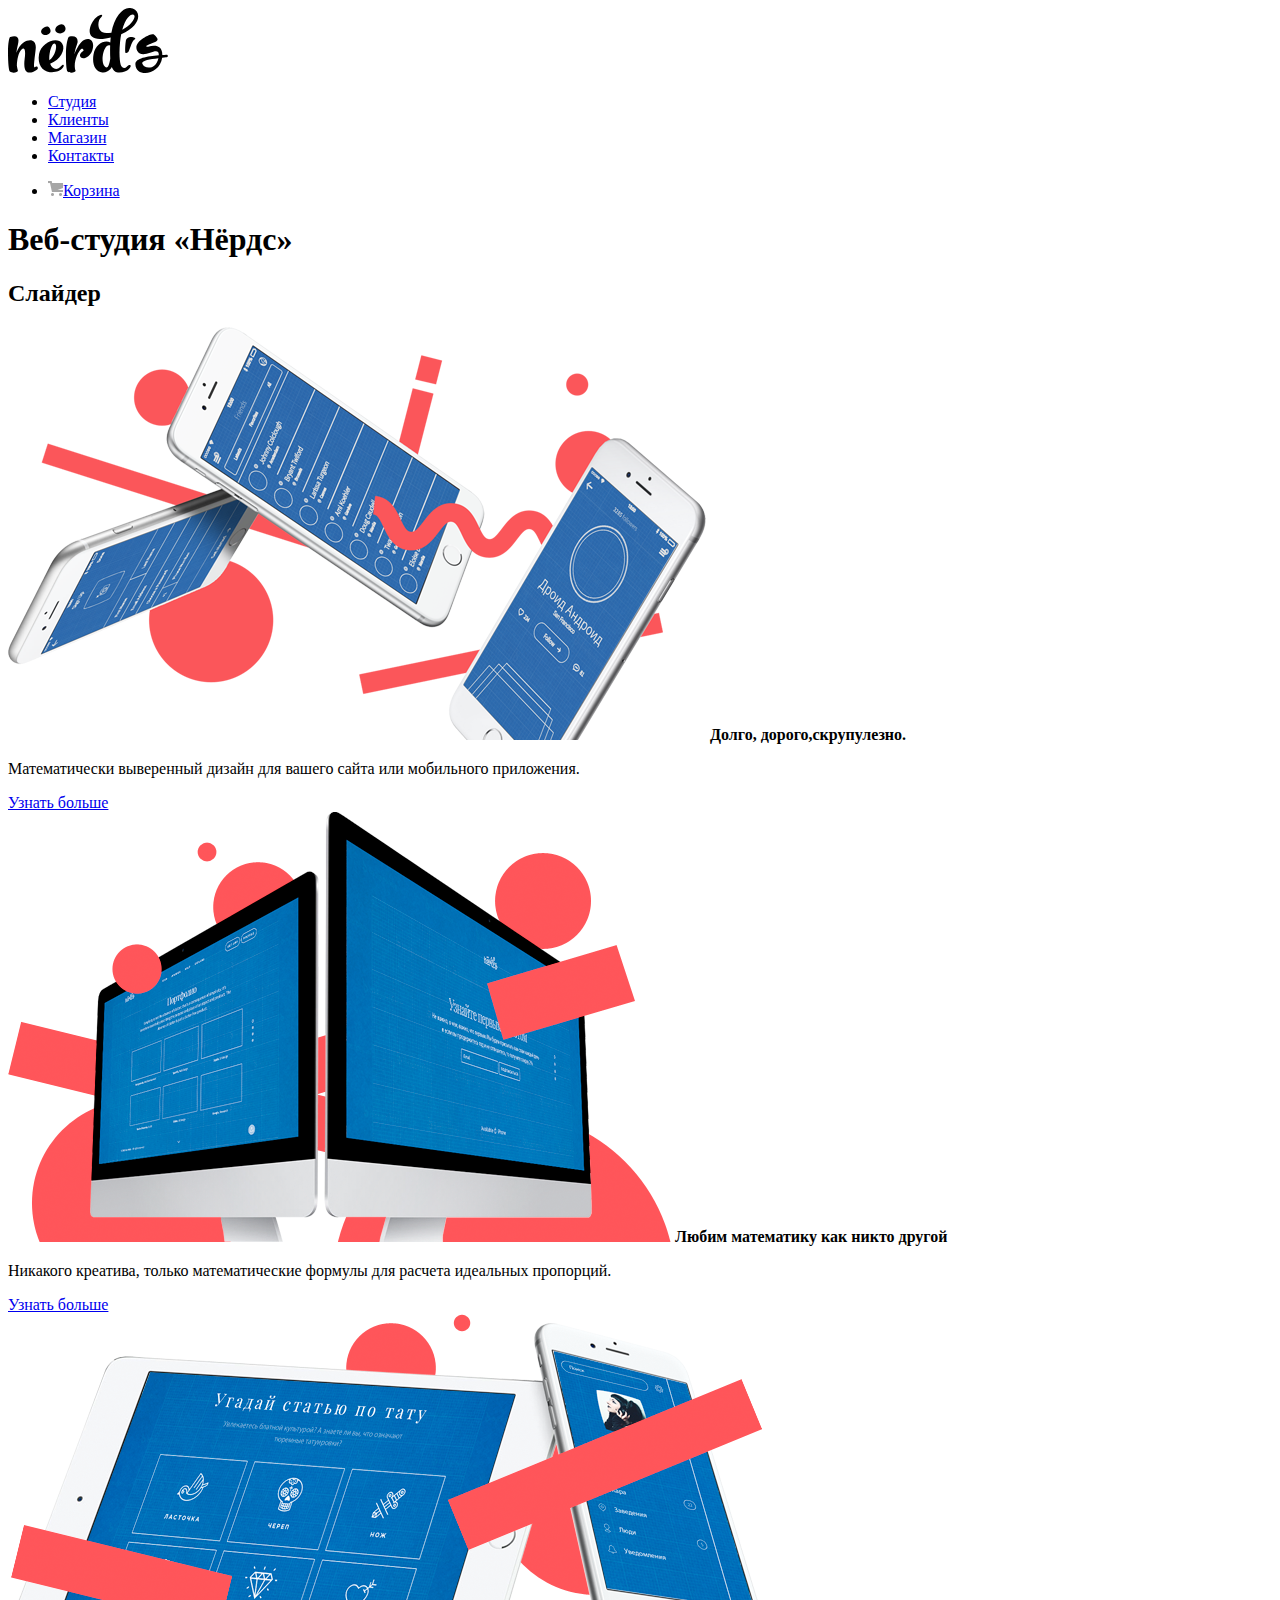
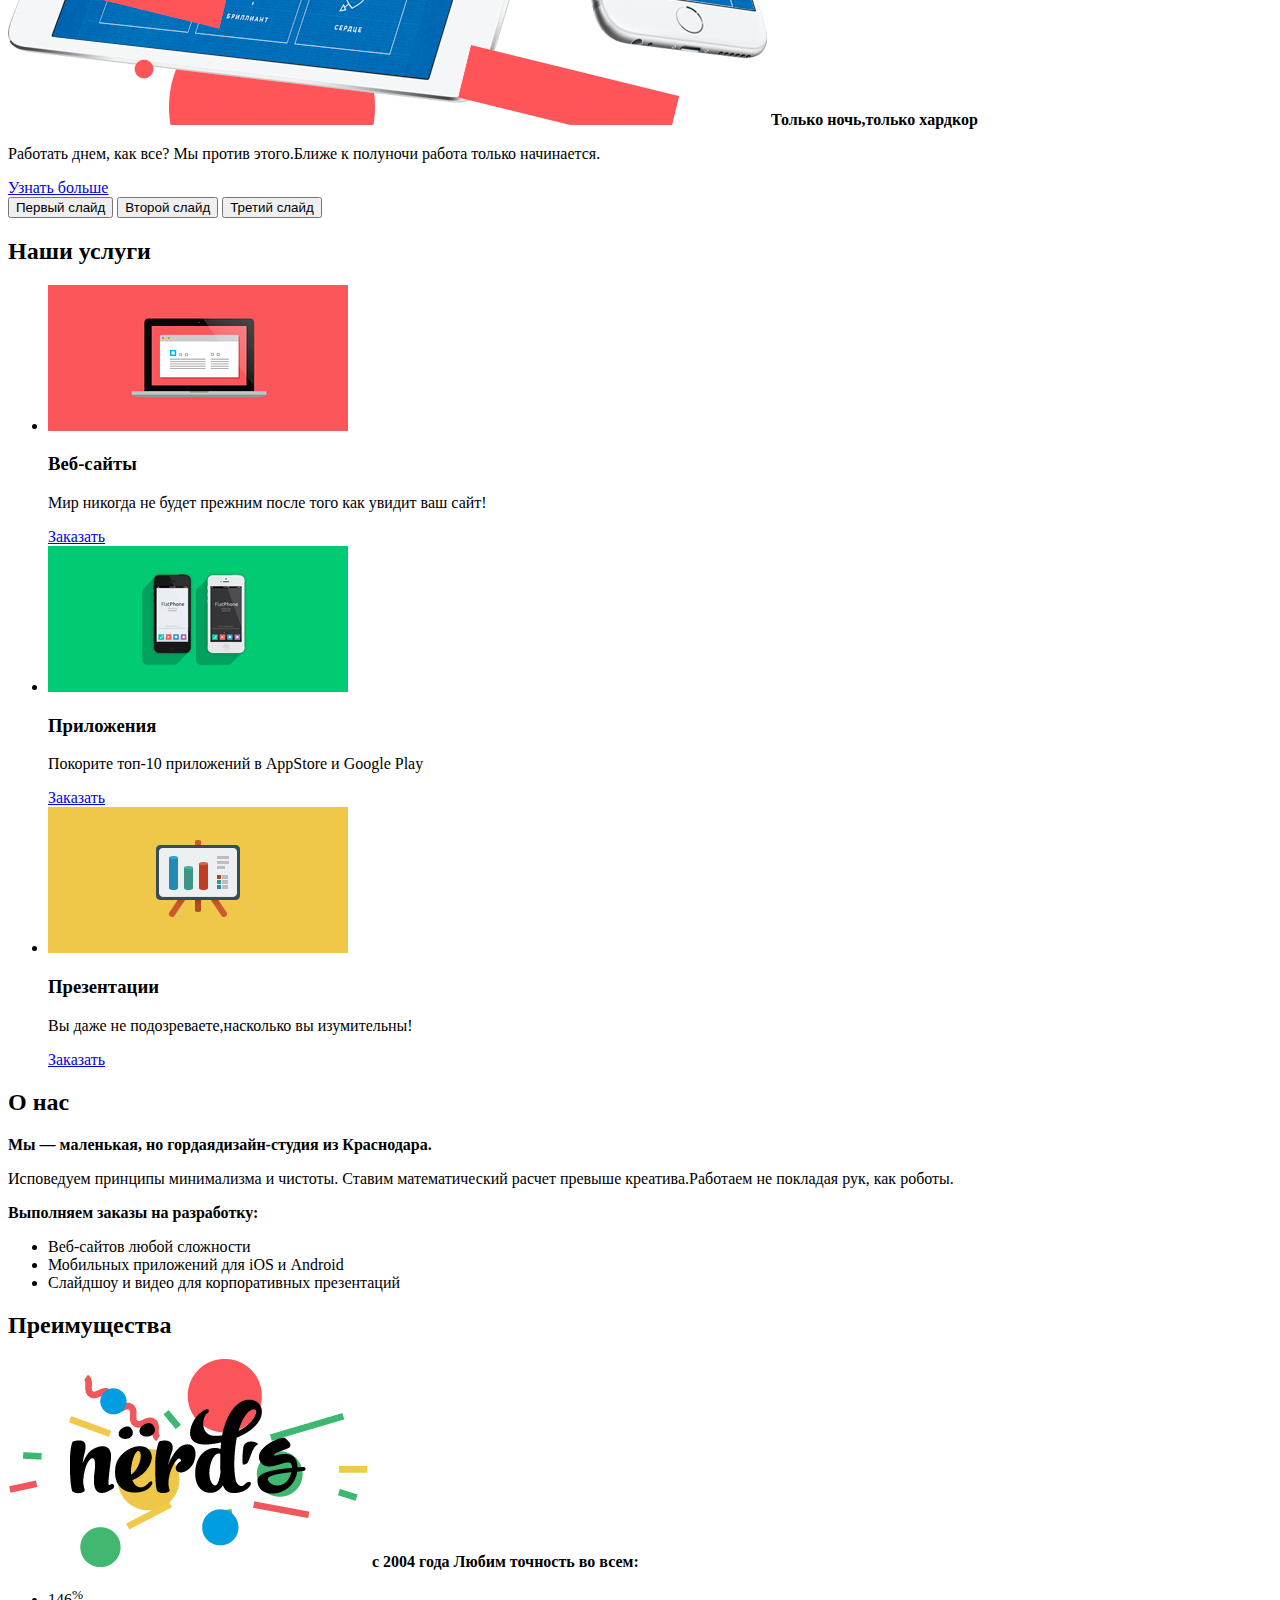
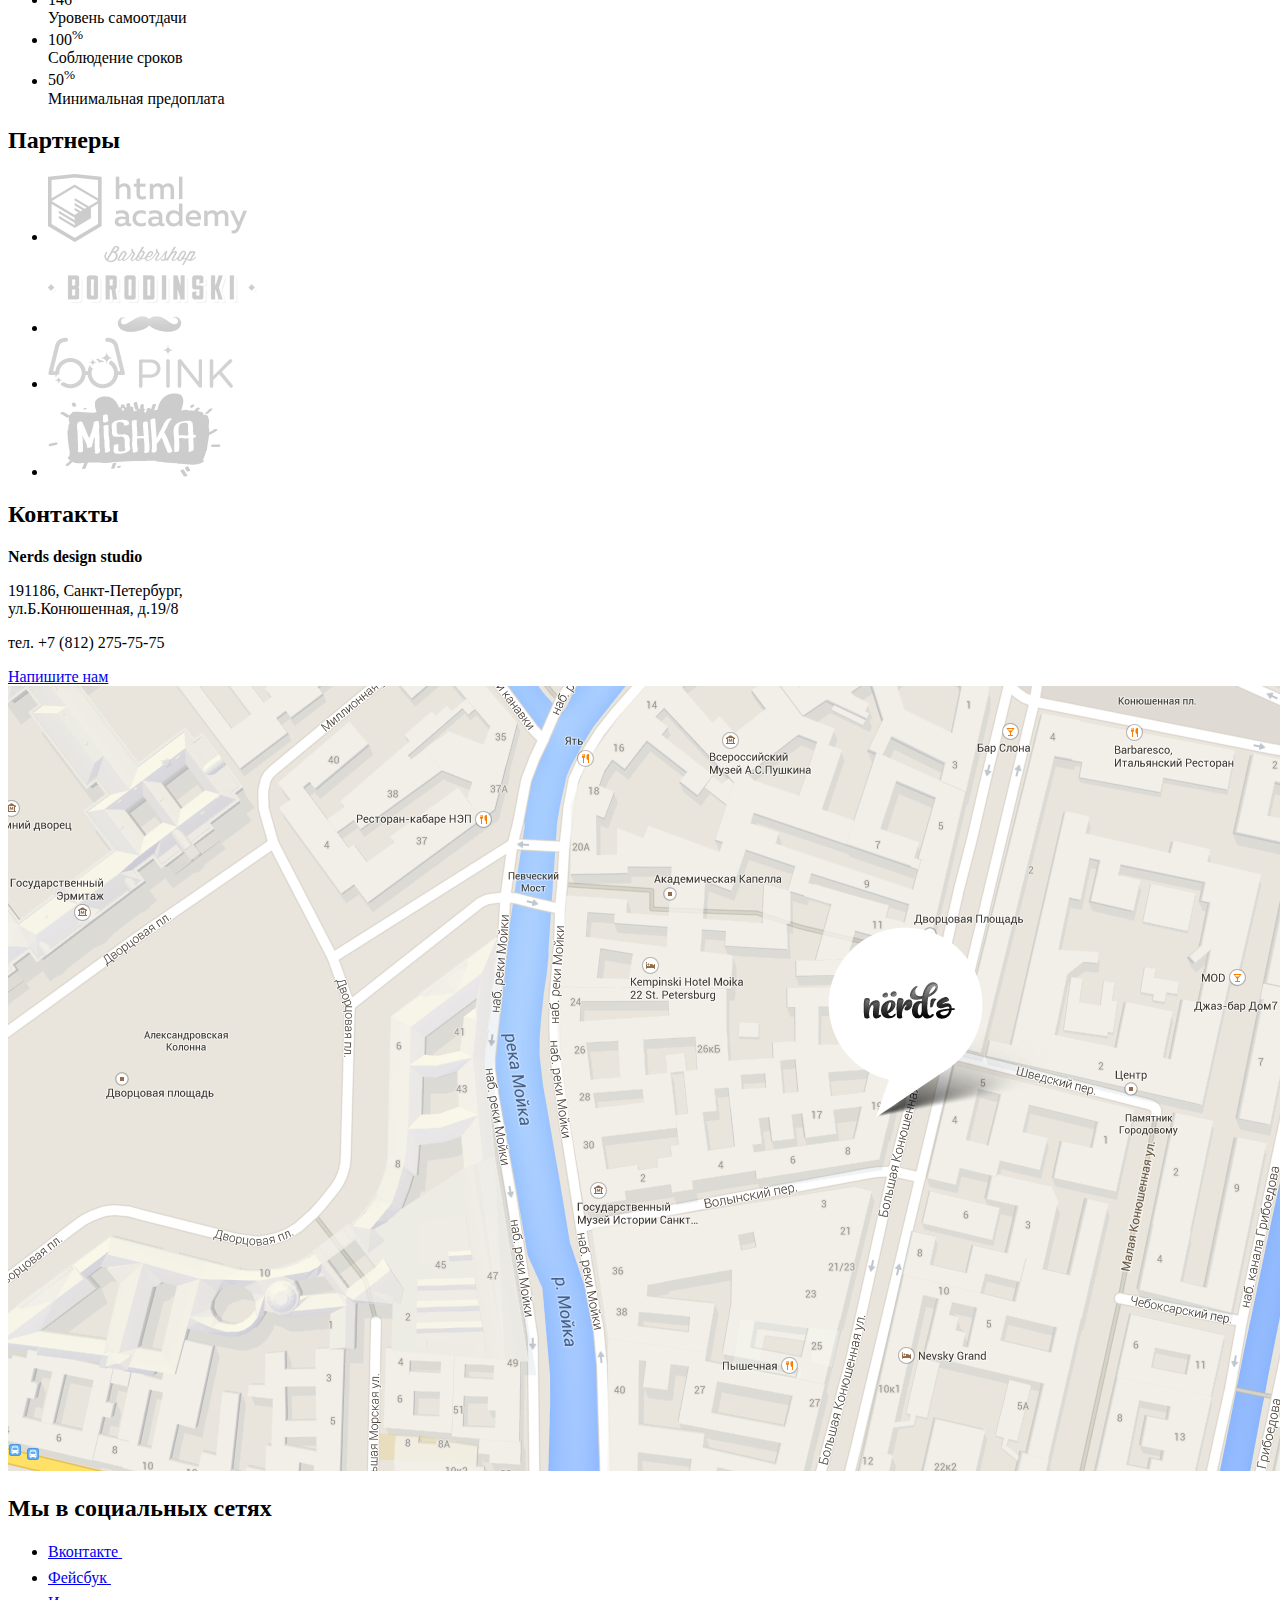
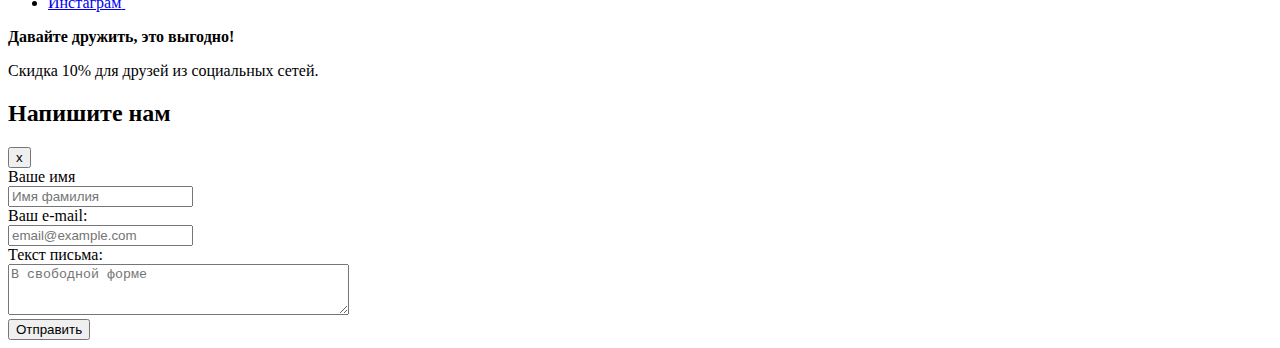
==== index.html @ f81aa9a6 "редактирование разметки" ====
<!DOCTYPE html>
<html lang="ru">
<head>
	<meta charset="UTF-8">
	<title>HTML Academy: Нёрдс</title>
	<link rel="stylesheet" type="text/css" href="style.css">
</head>
<body>
	<header class="header">
		<a class="header-logo" href="#">
			<img class="header-logo__img" src="img/logo/nerds-logo.svg" width="160px" height="65px" alt="Логотип компании Нёрдс">
		</a>
		<nav class="navigation">
			<ul class="navigation-list">
				<li class="navigation-list__item"><a href="#" class="navigation-list__link">Студия</a></li>
				<li class="navigation-list__item"><a href="#" class="navigation-list__link">Клиенты</a></li>
				<li class="navigation-list__item"><a href="#" class="navigation-list__link">Магазин</a></li>
				<li class="navigation-list__item"><a href="#" class="navigation-list__link">Контакты</a></li>
			</ul>
		</nav>
		<ul class="basket-list">
			<li class="basket-list__item">
				<a class="basket-list__link" href="#">
					<img src="img/icon/basket.png" width="15px" height="15px">Корзина
				</a>
			</li>
		</ul>
	</header>

	<main class="container">
		<h1 class="visually-hidden">Веб-студия «Нёрдс»</h1>

		<section class="slider">
			<h2 class="visually-hidden">Слайдер</h2>

			<div class="slider-content">
				<div class="slide">
					<img class="slider-content__img" src="img/slider/slide-1.png" width="698px" height="413px" alt="картинка слайдера">
					<b class="slider-content__title">Долго, дорого,скрупулезно.</b>
					<p class="slider-content__text">Математически выверенный дизайн для вашего сайта или мобильного приложения.</p>
					<a class="slide__link" href="#">Узнать больше</a>
				</div>
				<div class="slide">
					<img class="slider-content__img" src="img/slider/slide-2.png" width="663px" height="430px" alt="картинка слайдера">
					<b class="slider-content__title">Любим математику как никто другой</b>
					<p class="slider-content__text">Никакого креатива, только математические формулы для расчета идеальных пропорций.</p>
					<a class="slide__link" href="#">Узнать больше</a>	
				</div>
				<div class="slide">
					<img class="slider-content__img" src="img/slider/slide-3.png" width="759px" height="411px" alt="картинка слайдера">
					<b class="slider-content__title">Только ночь,только хардкор</b>
					<p class="slider-content__text">Работать днем, как все? Мы против этого.Ближе к полуночи работа только начинается.</p>
					<a class="slide__link" href="#">Узнать больше</a>
				</div>
				<div class="pagination">
					<button type="button" class="pagination__bullet active">Первый слайд</button>
					<button type="button" class="pagination__bullet">Второй слайд</button>
					<button type="button" class="pagination__bullet">Третий слайд</button>
				</div>
			</div>
		</section>

		<section class="services">
			<h2 class="visually-hidden">Наши услуги</h2>
			<ul class="services-list">
				<li class="services-list__item">
					<img class="services-list__item-img" src="img/services/services-1.png" width="300" height="146">
					<h3 class="services-list__item-title">Веб-сайты</h3>
					<p class="services-list__item-text">Мир никогда не будет прежним после того как увидит ваш сайт!</p>
					<a class="services-list__item-link" href="#">Заказать</a>
				</li>
				<li class="services-list__item">
					<img class="services-list__item-img" src="img/services/services-2.png" width="300" height="146">
					<h3 class="services-list__item-title">Приложения</h3>
					<p class="services-list__item-text">Покорите топ-10 приложений в AppStore и Google Play</p>
					<a class="services-list__item-link" href="#">Заказать</a>
				</li>
				<li class="services-list__item">
					<img class="services-list__item-img" src="img/services/services-3.png" width="300" height="146">
					<h3 class="services-list__item-title">Презентации</h3>
					<p class="services-list__item-text">Вы даже не подозреваете,насколько вы изумительны!</p>
					<a class="services-list__item-link" href="#">Заказать</a>
				</li>
			</ul>
		</section>

		<section class="about">
			<h2 class="visually-hidden">О нас</h2>
			<b class="about-title">Мы — маленькая, но гордаядизайн-студия из Краснодара.</b>
			<p class="about-text">Исповедуем принципы минимализма и чистоты. Ставим математический расчет превыше креатива.Работаем не покладая рук, как роботы.</p>
			<b class="about-list-title">Выполняем заказы на разработку:</b>
			<ul class="about-list">
				<li class="about-list__item">Веб-сайтов любой сложности</li>
				<li class="about-list__item">Мобильных приложений для iOS и Android</li>
				<li class="about-list__item">Слайдшоу и видео для корпоративных презентаций</li>
			</ul>
		</section>

		<section class="advantages">
			<h2 class="visually-hidden">Преимущества</h2>
			<img class="advantages-img" width="360" height="208" src="img/advantages/advantages.png" alt="Логотип компании Нёрдс">
			<b class="advantages-list-title">с 2004 года Любим точность во всем:</b>
			<ul class="advantages-list">
				<li class="advantages-list__item">
					<div class="advantages-list__item-figure">146<sup>%</sup></div>
					<div class="advantages-list__item-text">Уровень самоотдачи</div>
				</li>
				<li class="advantages-list__item">
					<div class="advantages-list__item-figure">100<sup>%</sup></div>
					<div class="advantages-list__item-text">Соблюдение сроков</div>
				</li>
				<li class="advantages-list__item">
					<div class="advantages-list__item-figure">50<sup>%</sup></div>
					<div class="advantages-list__item-text">Минимальная предоплата</div>
				</li>
			</ul>	
		</section>

		<section class="partners">
			<h2 class="visually-hidden">Партнеры</h2>
			<ul class="partners-list">
				<li class="partners-list__item"><a href="#" class="partners-list__item-link"><img class="partner-link__img" width="199" height="68" src="img/partners/partners-1.png" alt="Хтмл академия"></a></li>
				<li class="partners-list__item"><a href="#" class="partners-list__item-link"><img class="partner-link__img" width="209" height="87" src="img/partners/partners-2.png" alt="барбершоп бородинский"></a></li>
				<li class="partners-list__item"><a href="#" class="partners-list__item-link"><img class="partner-link__img" width="185" height="52" src="img/partners/partners-3.png" alt="пинк"></a></li>
				<li class="partners-list__item"><a href="#" class="partners-list__item-link"><img class="partner-link__img" width="173" height="84" src="img/partners/partners-4.png" alt="мишка"></a></li>
			</ul>
		</section>
	</main>

	<footer class="footer">
		<section class="contacts">
			<h2 class="visually-hidden">Контакты</h2>
			<div class="contacts-info">
				<b class="contacts-info__title">Nerds design studio</b>
				<p class="contacts-info__address">191186, Санкт-Петербург,<br>ул.Б.Конюшенная, д.19/8</p>
				<p class="contacts-info__phone">тел. +7 (812) 275-75-75</p>
				<a class="contacts-link" href="#">Напишите нам</a>
			</div>
			<div class="contacts-map">
				<img src="img/contacts-map/contacts-map-img.png" width="1440px" height="785px" alt="наше расположение на карте">
			</div>
		</section>

		<section class="social">
			<h2 class="visually-hidden">Мы в социальных сетях</h2>
			<ul class="social-list">
				<li class="social-list__item">
					<a class="social-list__link" href="#">
						<span class="social-list__link-title">Вконтакте</span>
						<img class="social-list__link-img" src="img/icon/vk-icon.svg" width="26px" height="15px">
					</a>
				</li>
				<li class="social-list__item">
					<a class="footer-social-list__link" href="#">
						<span class="social-list__link-title">Фейсбук</span>
						<img class="social-list__link-img" src="img/icon/fb-icon.svg" width="12px" height="22px">
					</a>
				</li>
				<li class="social-list__item">
					<a class="social-list__link" href="#">
						<span class="social-list__link-title">Инстаграм</span>
						<img class="social-list__link-img" src="img/icon/insta-icon.svg" width="21px" height="21px">
					</a>
				</li>
			</ul>
			<b class="social-title">Давайте дружить, это выгодно!</b>
			<p class="social-text">Скидка 10% для друзей из социальных сетей.</p>
		</section>
	</footer>

	<div class="modal-feedback">
		<h2 class="modal-feedback__title">Напишите нам</h2>
		<button type="button" class="modal-close">x</button>
		<form action="https://echo.htmlacademy.ru" method="get">
			<label for="modal-feedback-login"> Ваше имя<br><input type="text" name="modal-feedback-login" id="login" placeholder="Имя фамилия"></label><br>
			<label for="modal-feedback-email">Ваш e-mail:<br><input type="email" name="modal-feedback-email" id="modal-feedback-email" placeholder="email@example.com"></label><br>
			<label for="modal-feedback-textarea">Текст письма:<br>	<textarea name="modal-feedback-submit" id="modal-feedback-textarea" cols="40" rows="3" placeholder="В свободной форме"></textarea></label><br>
			<input type="submit" value="Отправить">
		</form>
	</div>
</body>
</html>
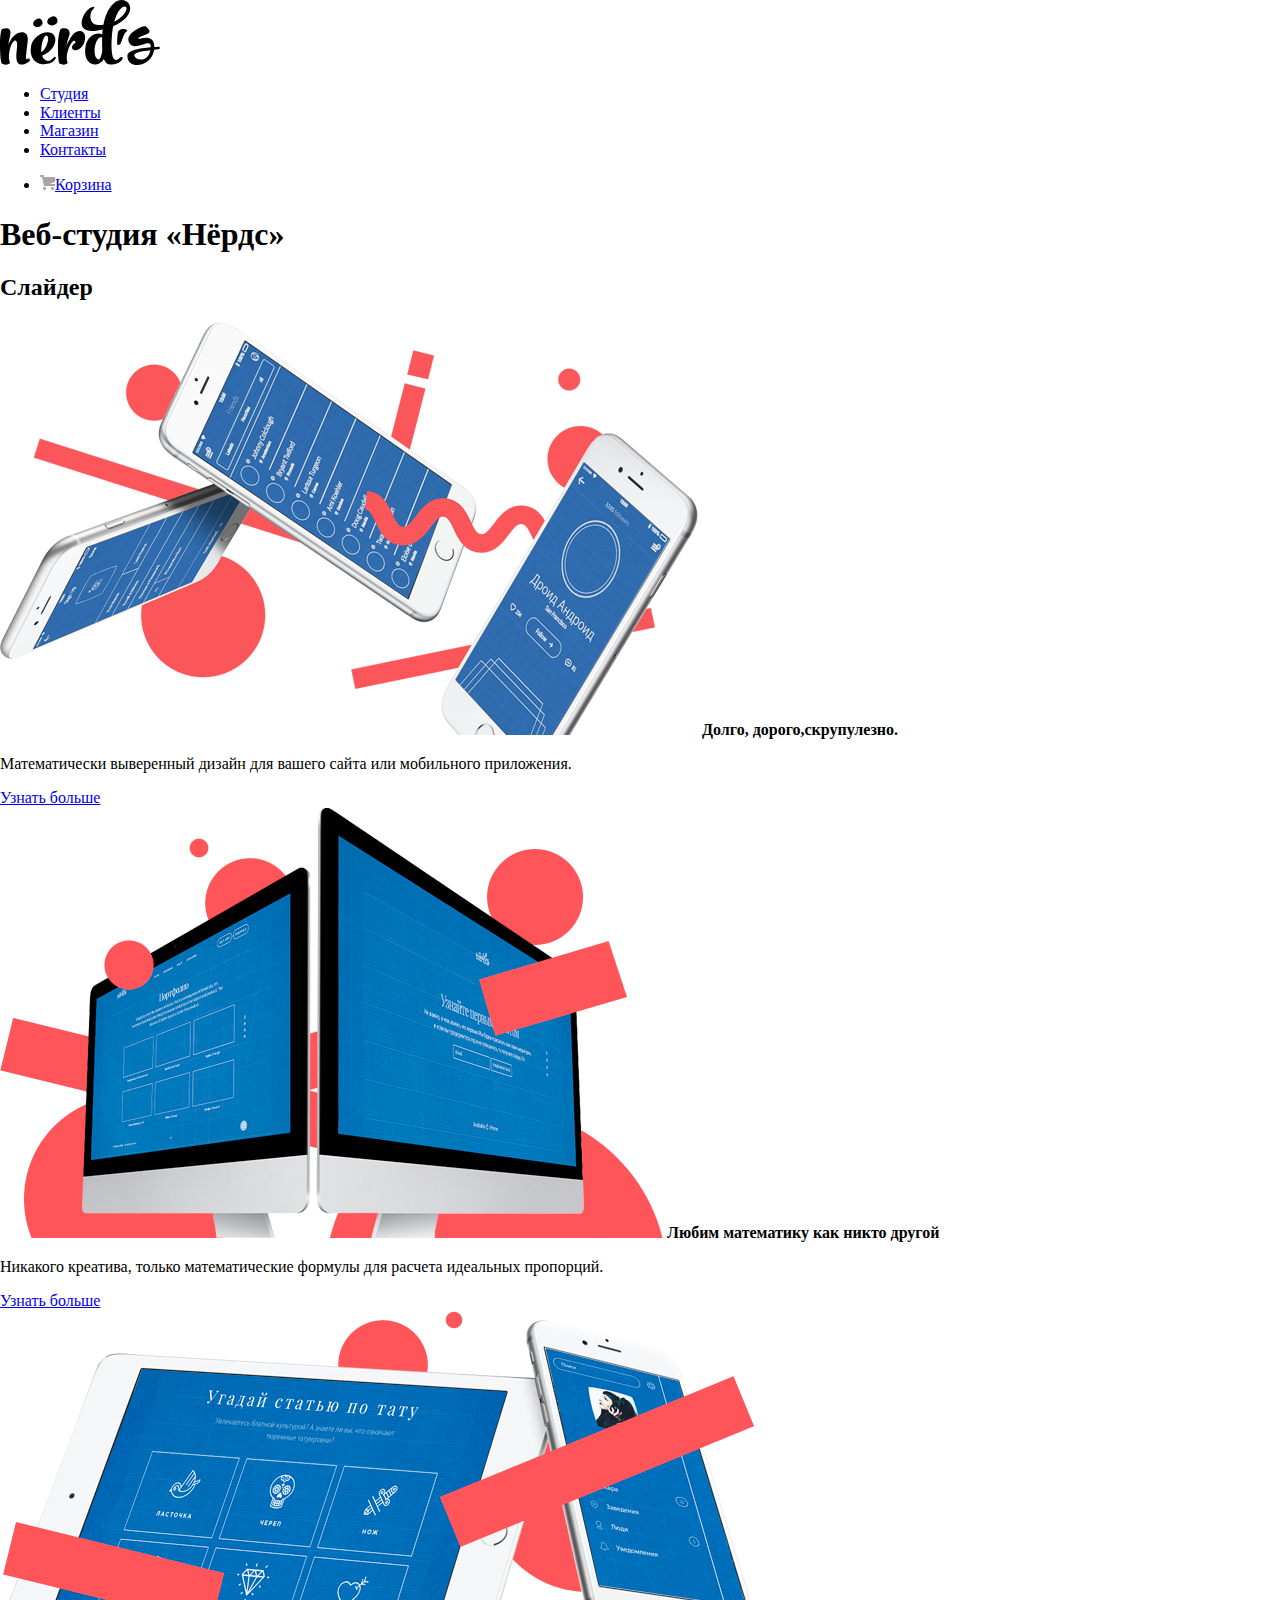
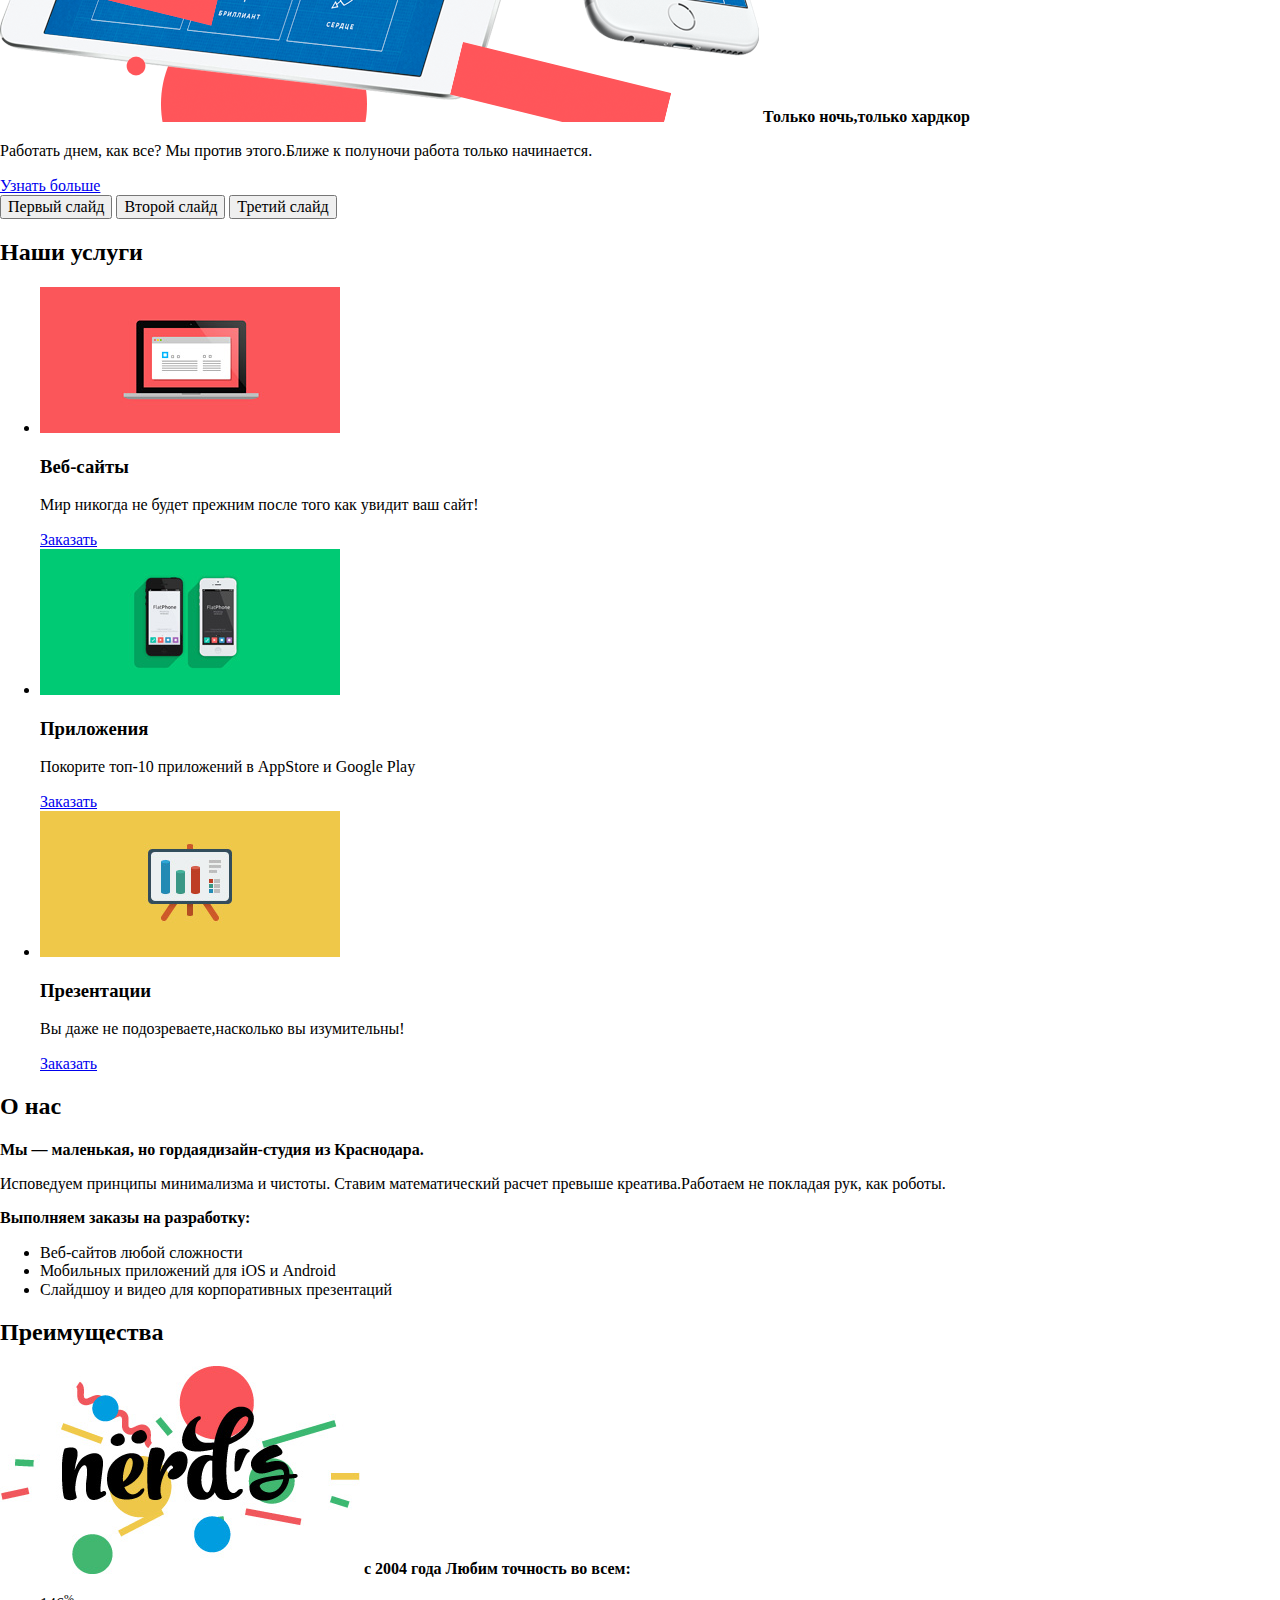
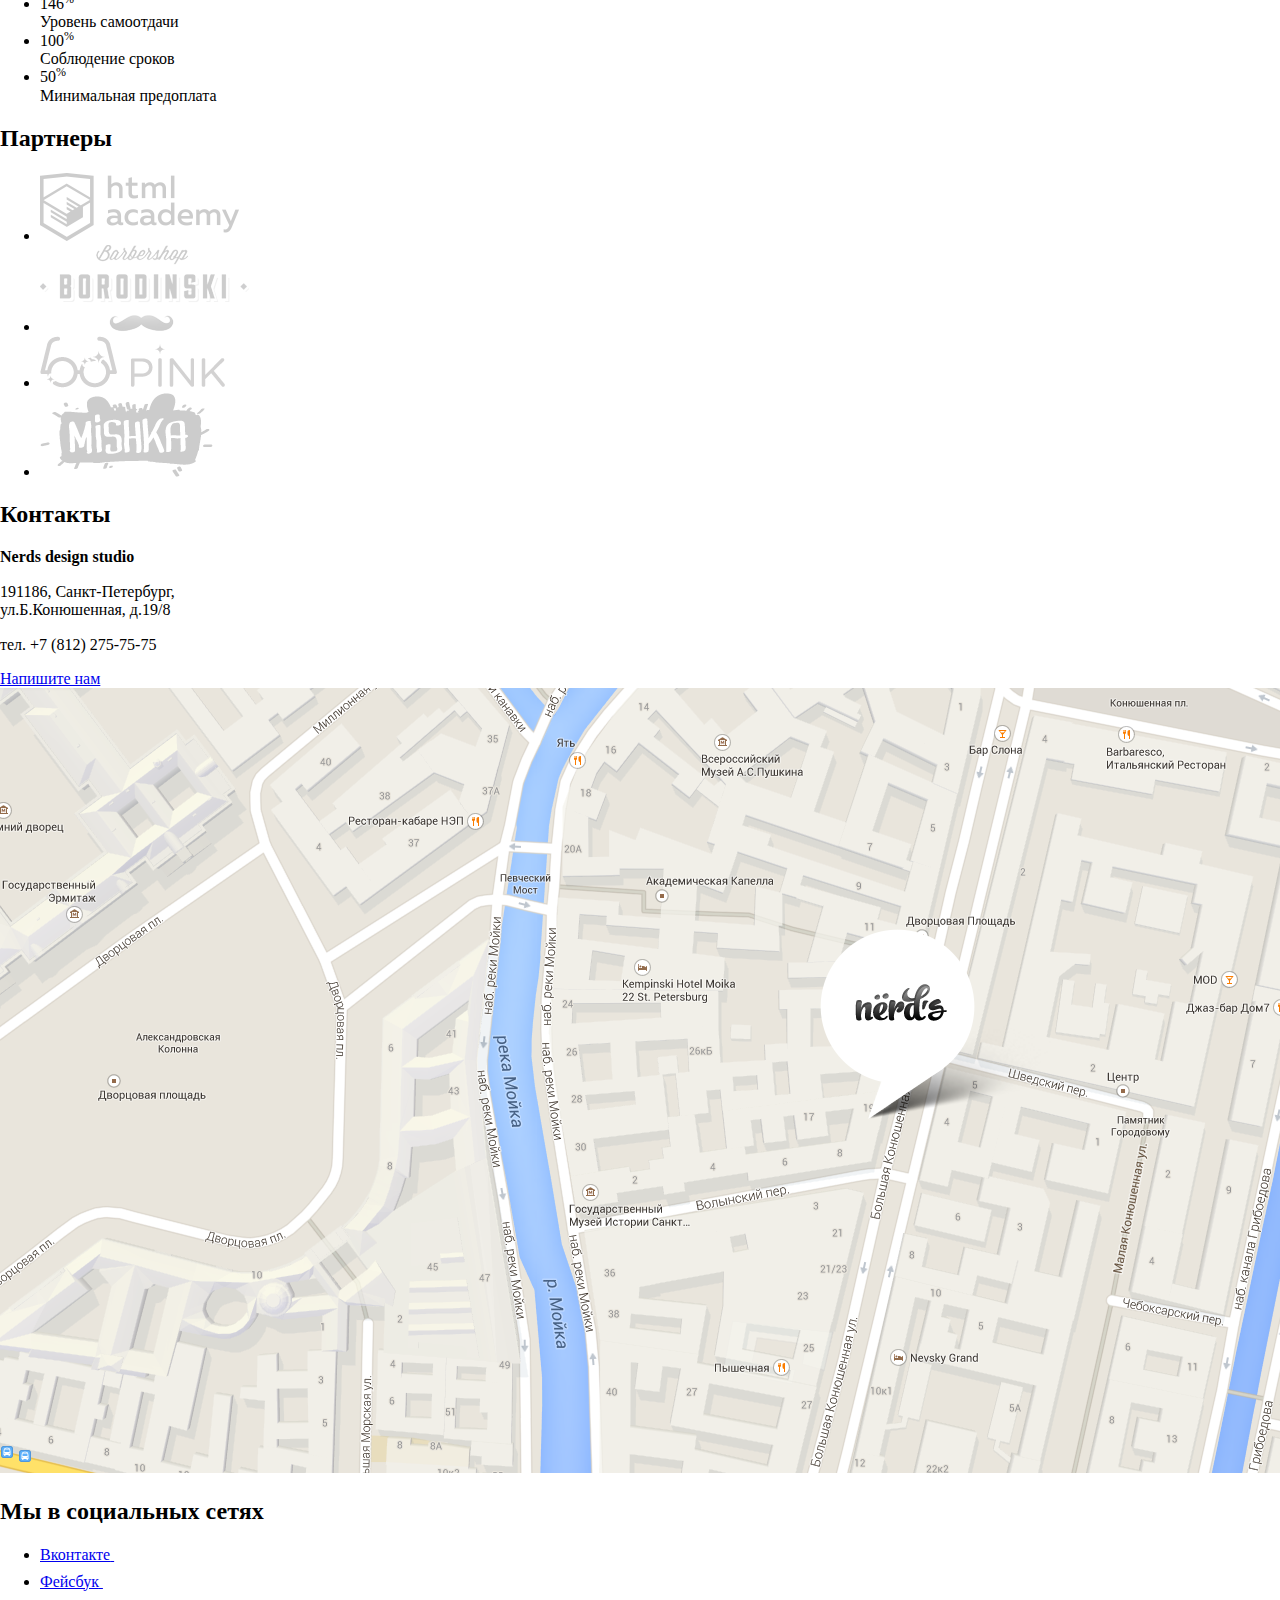
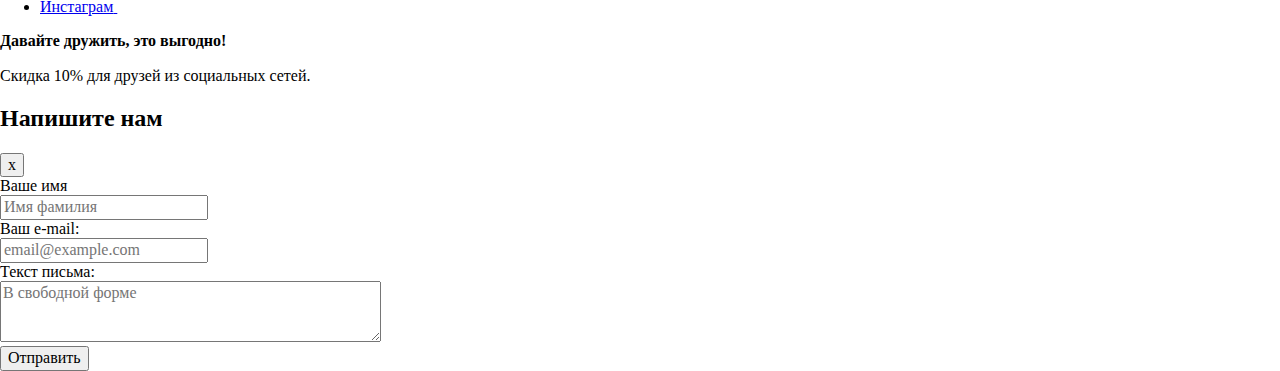
==== commit 6b2b7f2e: "добавляю нормалайз css" ====
--- a/index.html
+++ b/index.html
@@ -3,6 +3,7 @@
 <head>
 	<meta charset="UTF-8">
 	<title>HTML Academy: Нёрдс</title>
+	<link rel="stylesheet" type="text/css" href="css/normalize.css">
 	<link rel="stylesheet" type="text/css" href="style.css">
 </head>
 <body>
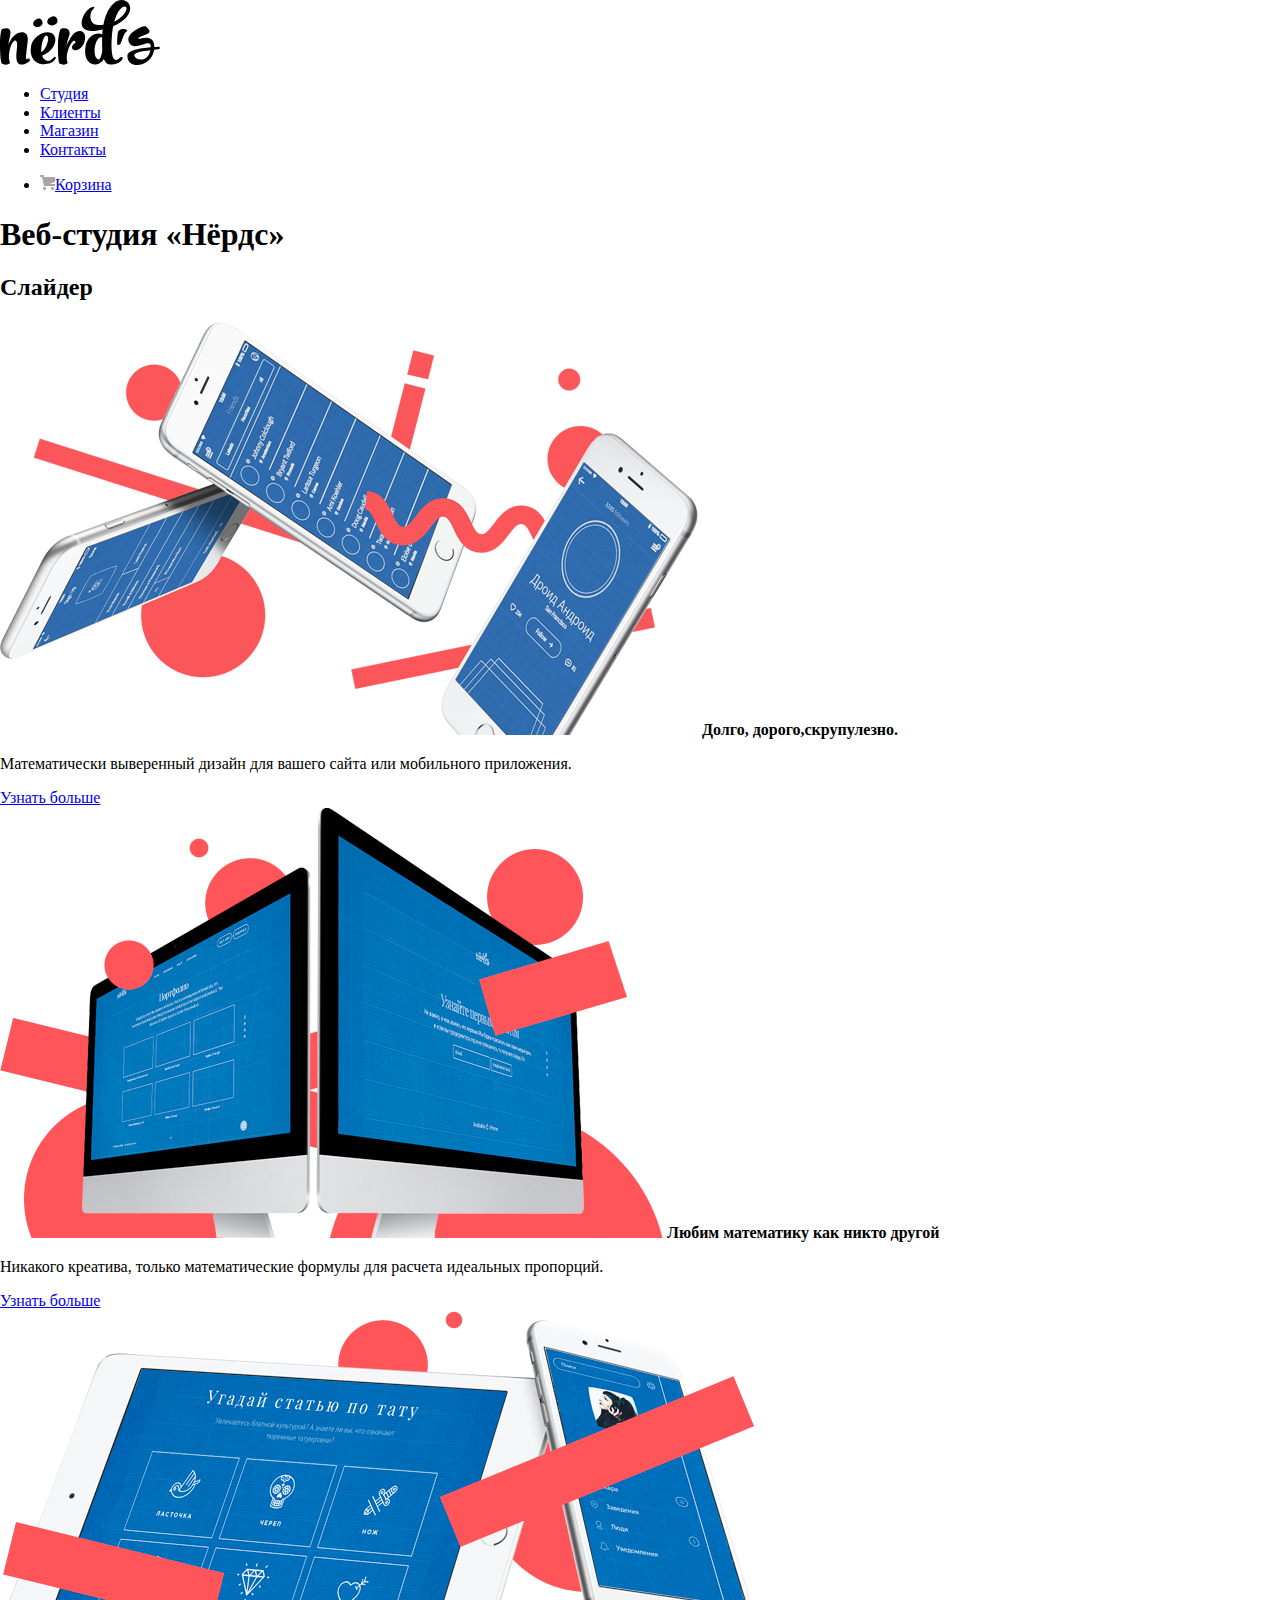
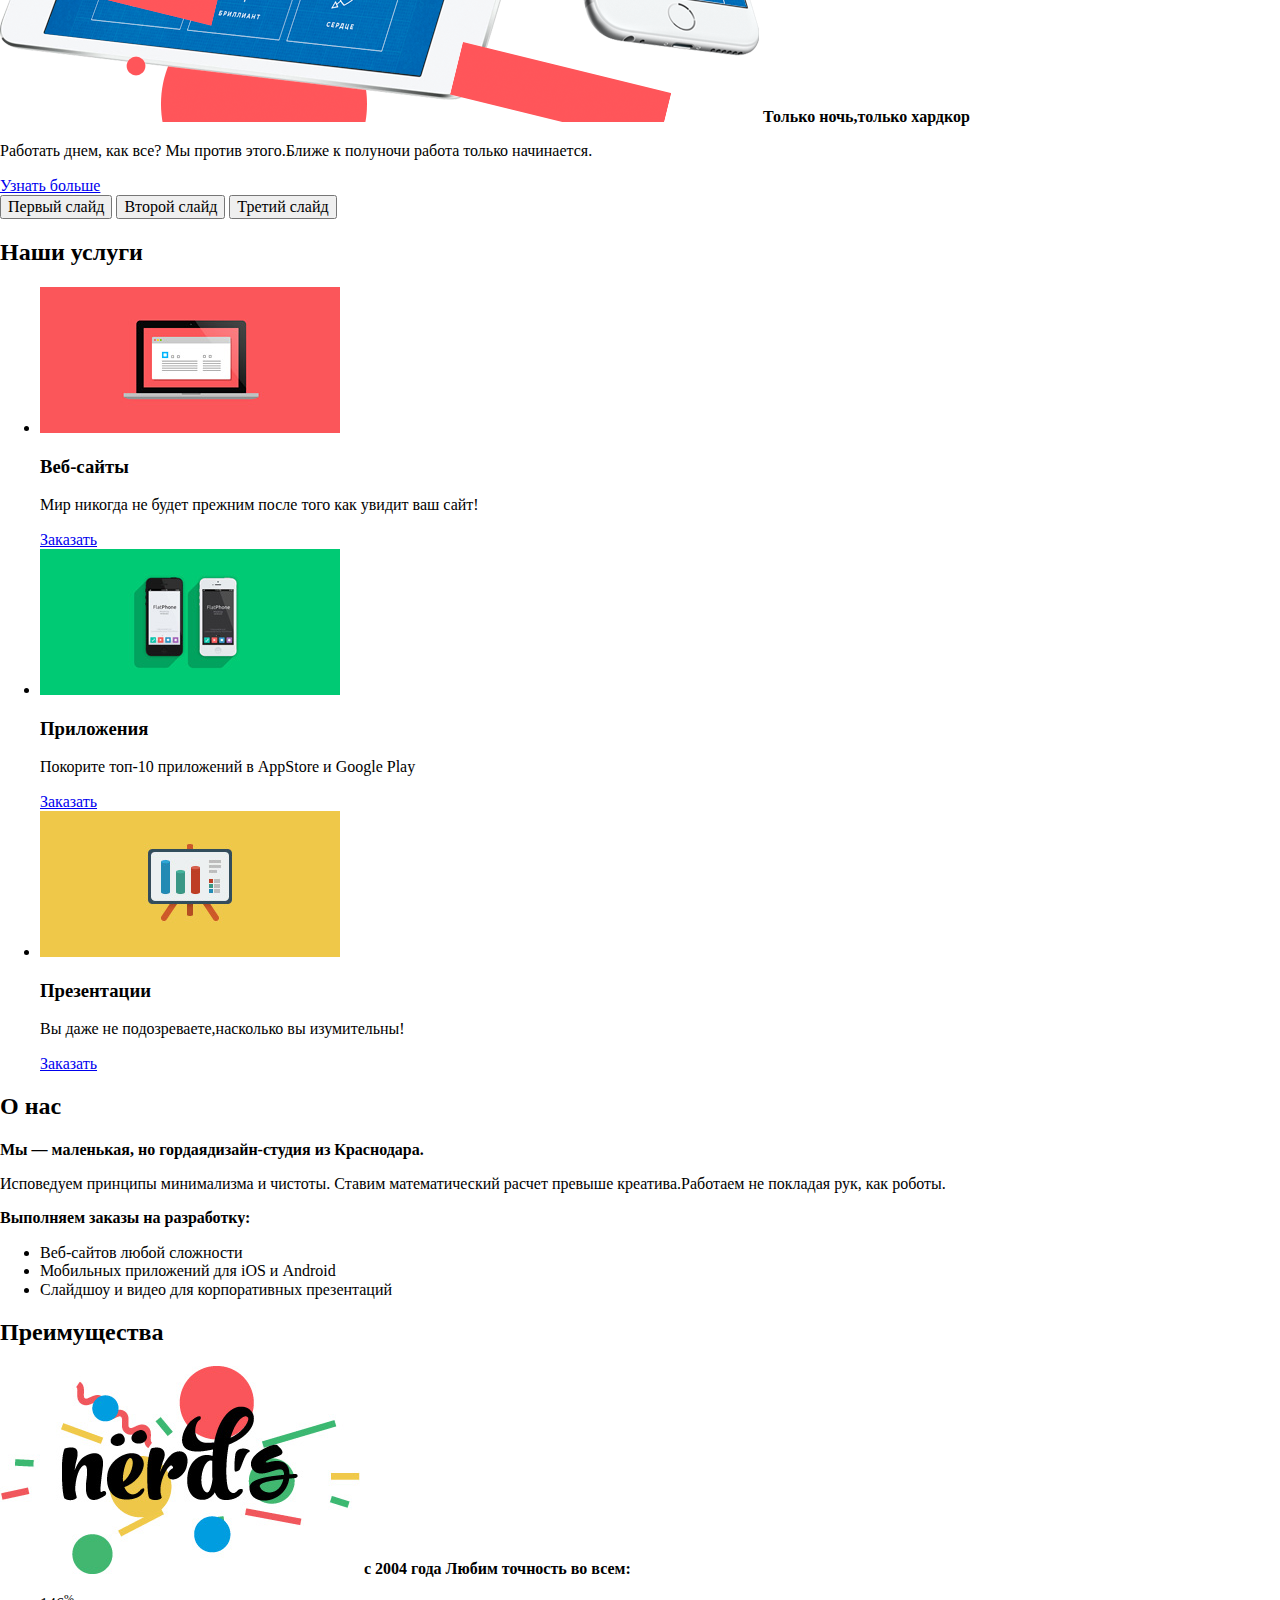
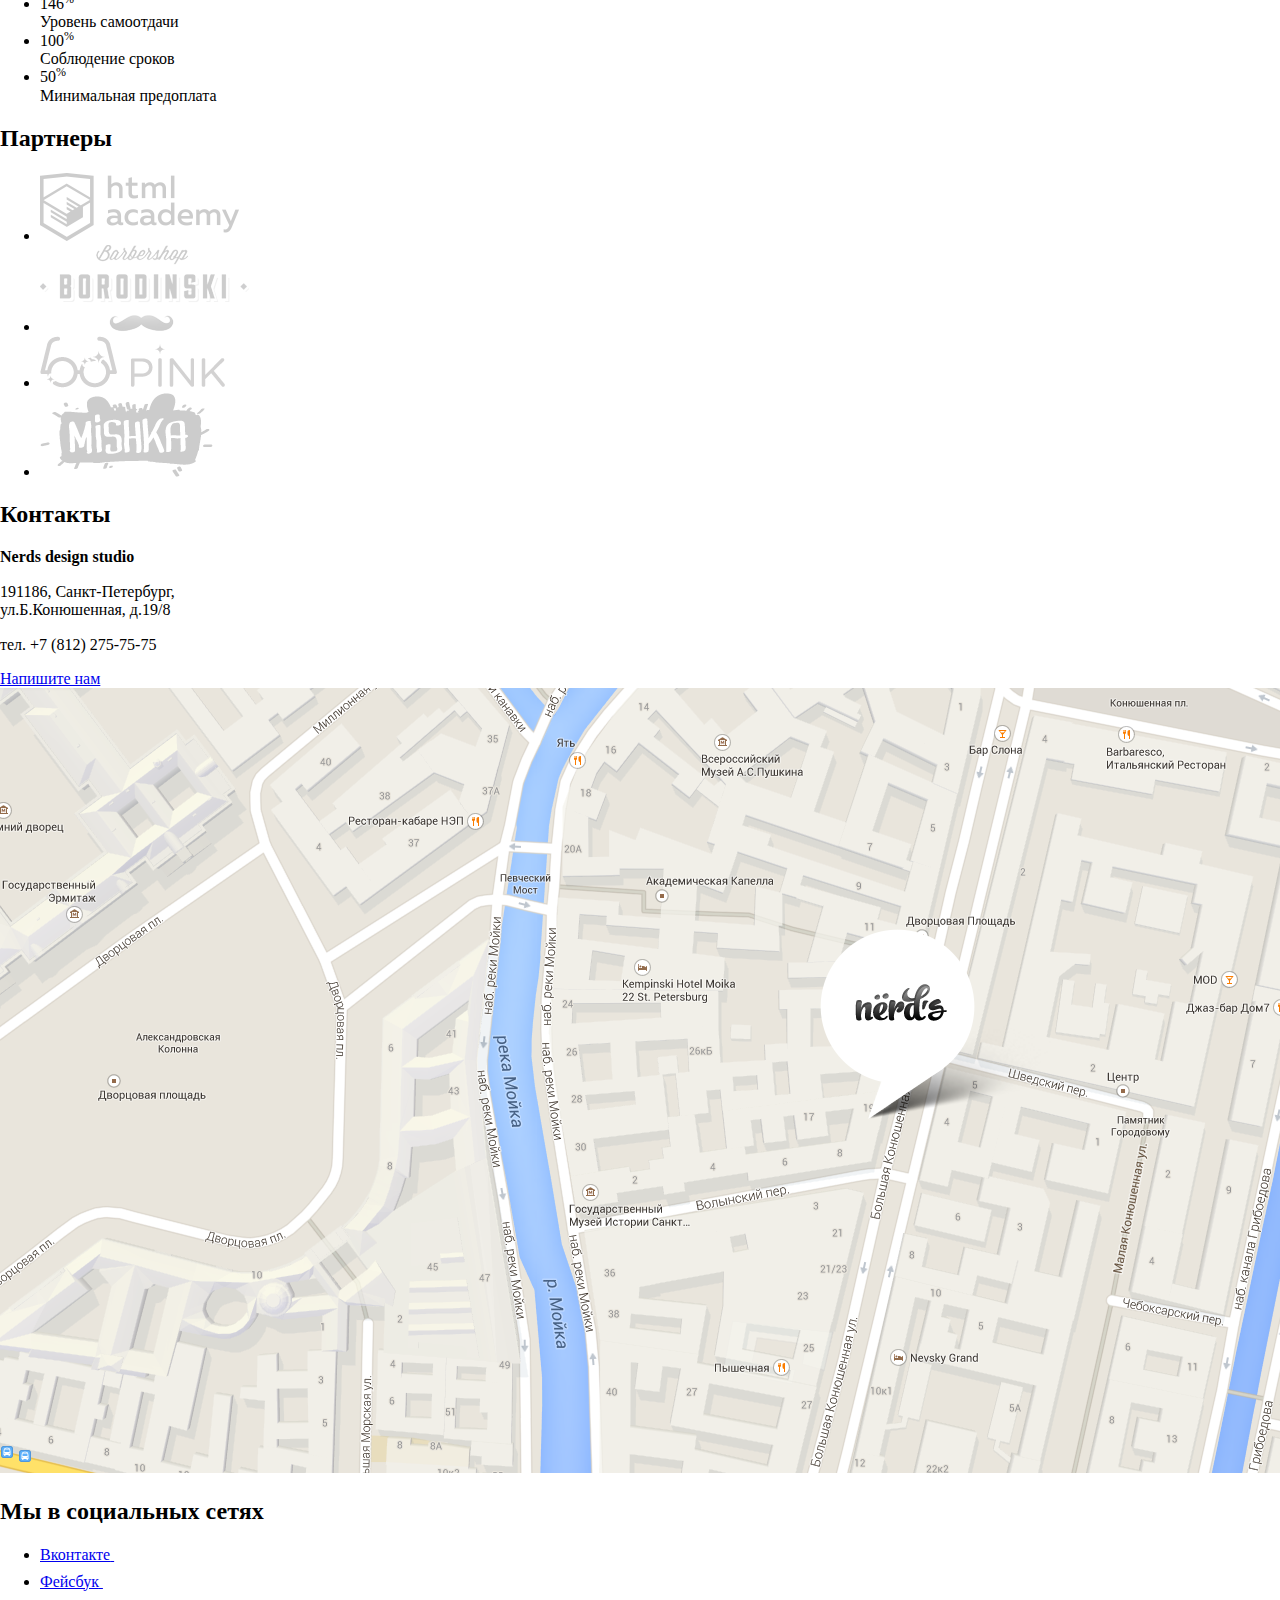
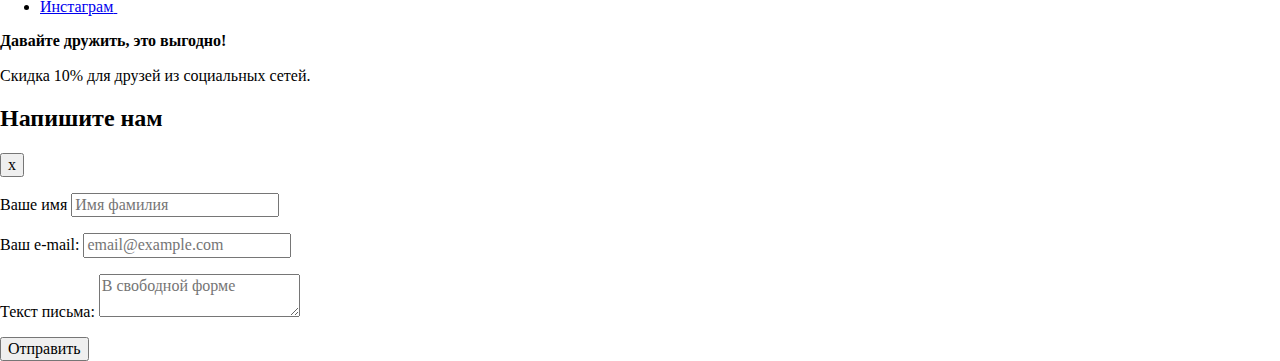
==== commit 73087dfb: "исправляю разметку" ====
--- a/index.html
+++ b/index.html
@@ -172,10 +172,19 @@
 	<div class="modal-feedback">
 		<h2 class="modal-feedback__title">Напишите нам</h2>
 		<button type="button" class="modal-close">x</button>
-		<form action="https://echo.htmlacademy.ru" method="get">
-			<label for="modal-feedback-login"> Ваше имя<br><input type="text" name="modal-feedback-login" id="login" placeholder="Имя фамилия"></label><br>
-			<label for="modal-feedback-email">Ваш e-mail:<br><input type="email" name="modal-feedback-email" id="modal-feedback-email" placeholder="email@example.com"></label><br>
-			<label for="modal-feedback-textarea">Текст письма:<br>	<textarea name="modal-feedback-submit" id="modal-feedback-textarea" cols="40" rows="3" placeholder="В свободной форме"></textarea></label><br>
+		<form class="contact-form" action="https://echo.htmlacademy.ru" method="get">
+			<p>
+				<label for="name"> Ваше имя</label>
+				<input type="text" name="contact-name" id="name" placeholder="Имя фамилия"></label>
+			</p>
+			<p>
+				<label for="email">Ваш e-mail:</label>
+				<input type="email" name="email" id="email" placeholder="email@example.com"></label>
+			</p>
+			<p>
+				<label for="message">Текст письма:</label>
+				<textarea name="message" id="message" placeholder="В свободной форме"></textarea>
+			</p>
 			<input type="submit" value="Отправить">
 		</form>
 	</div>
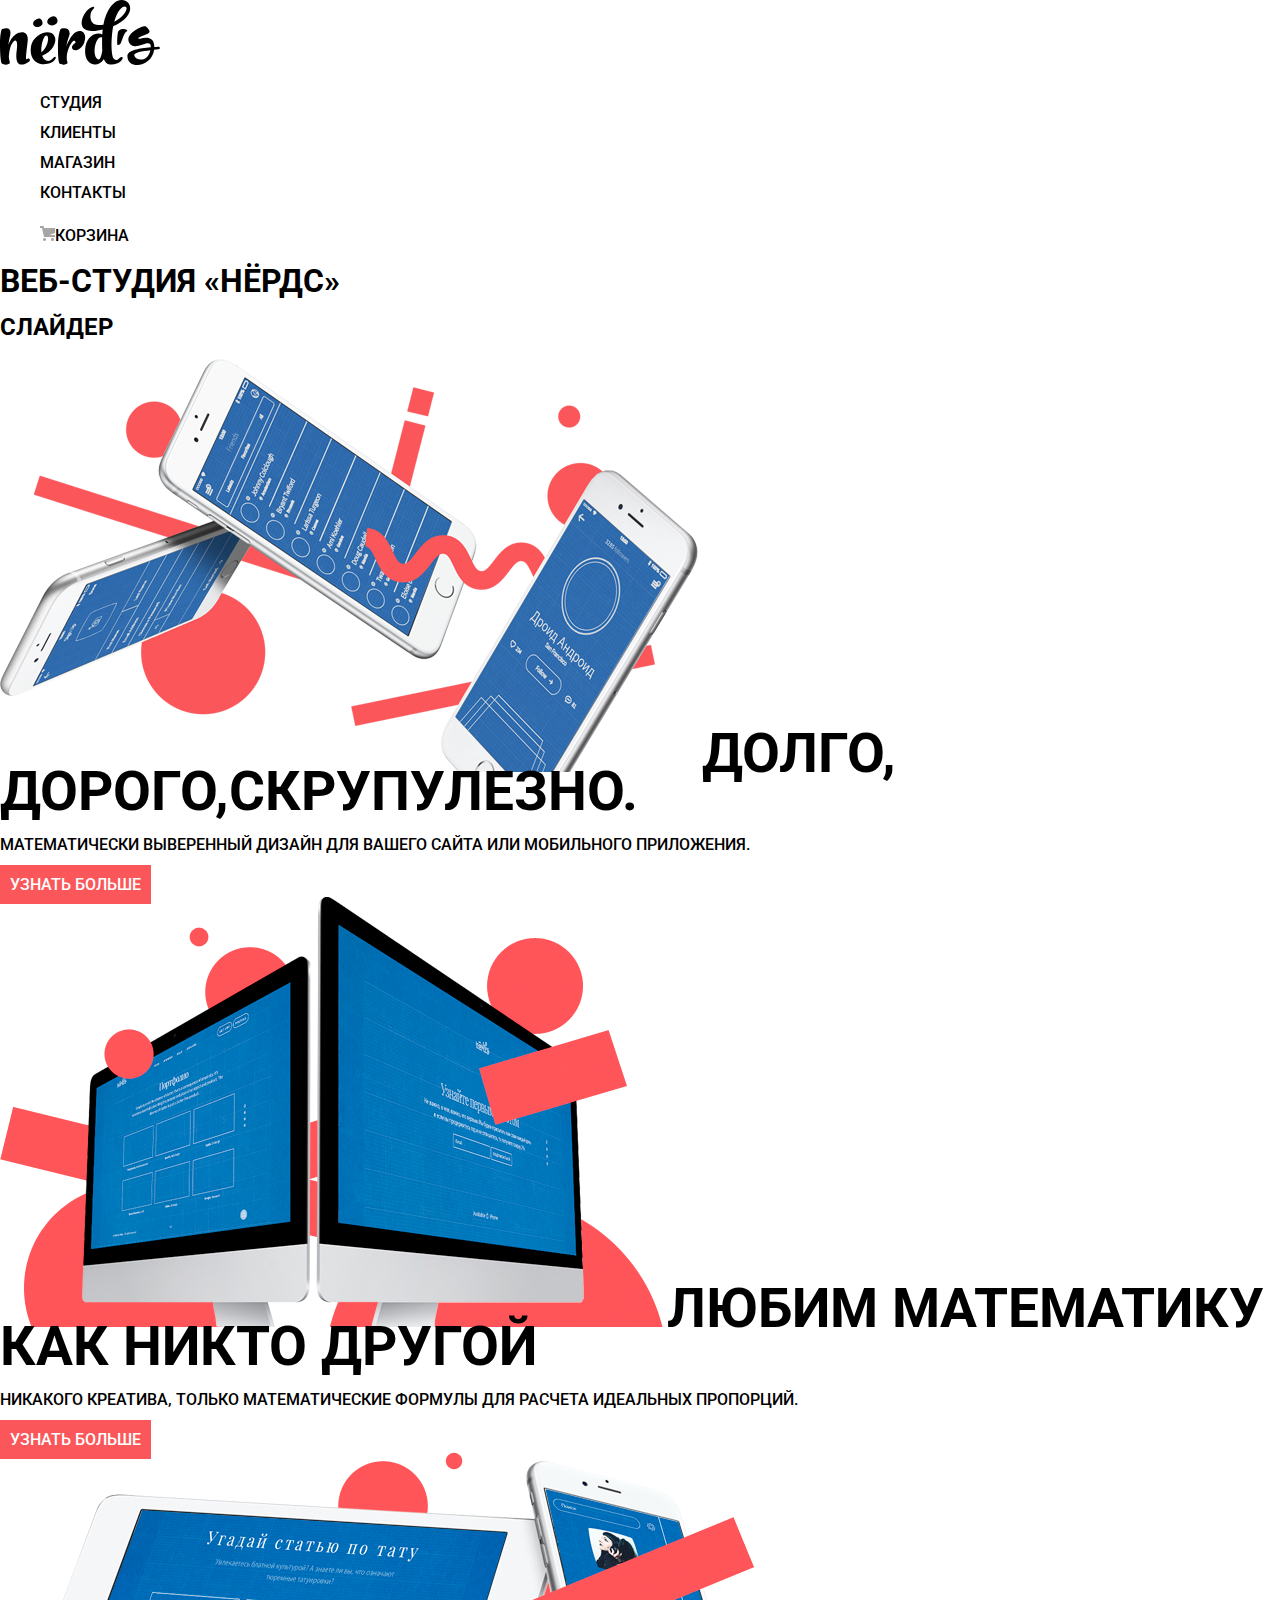
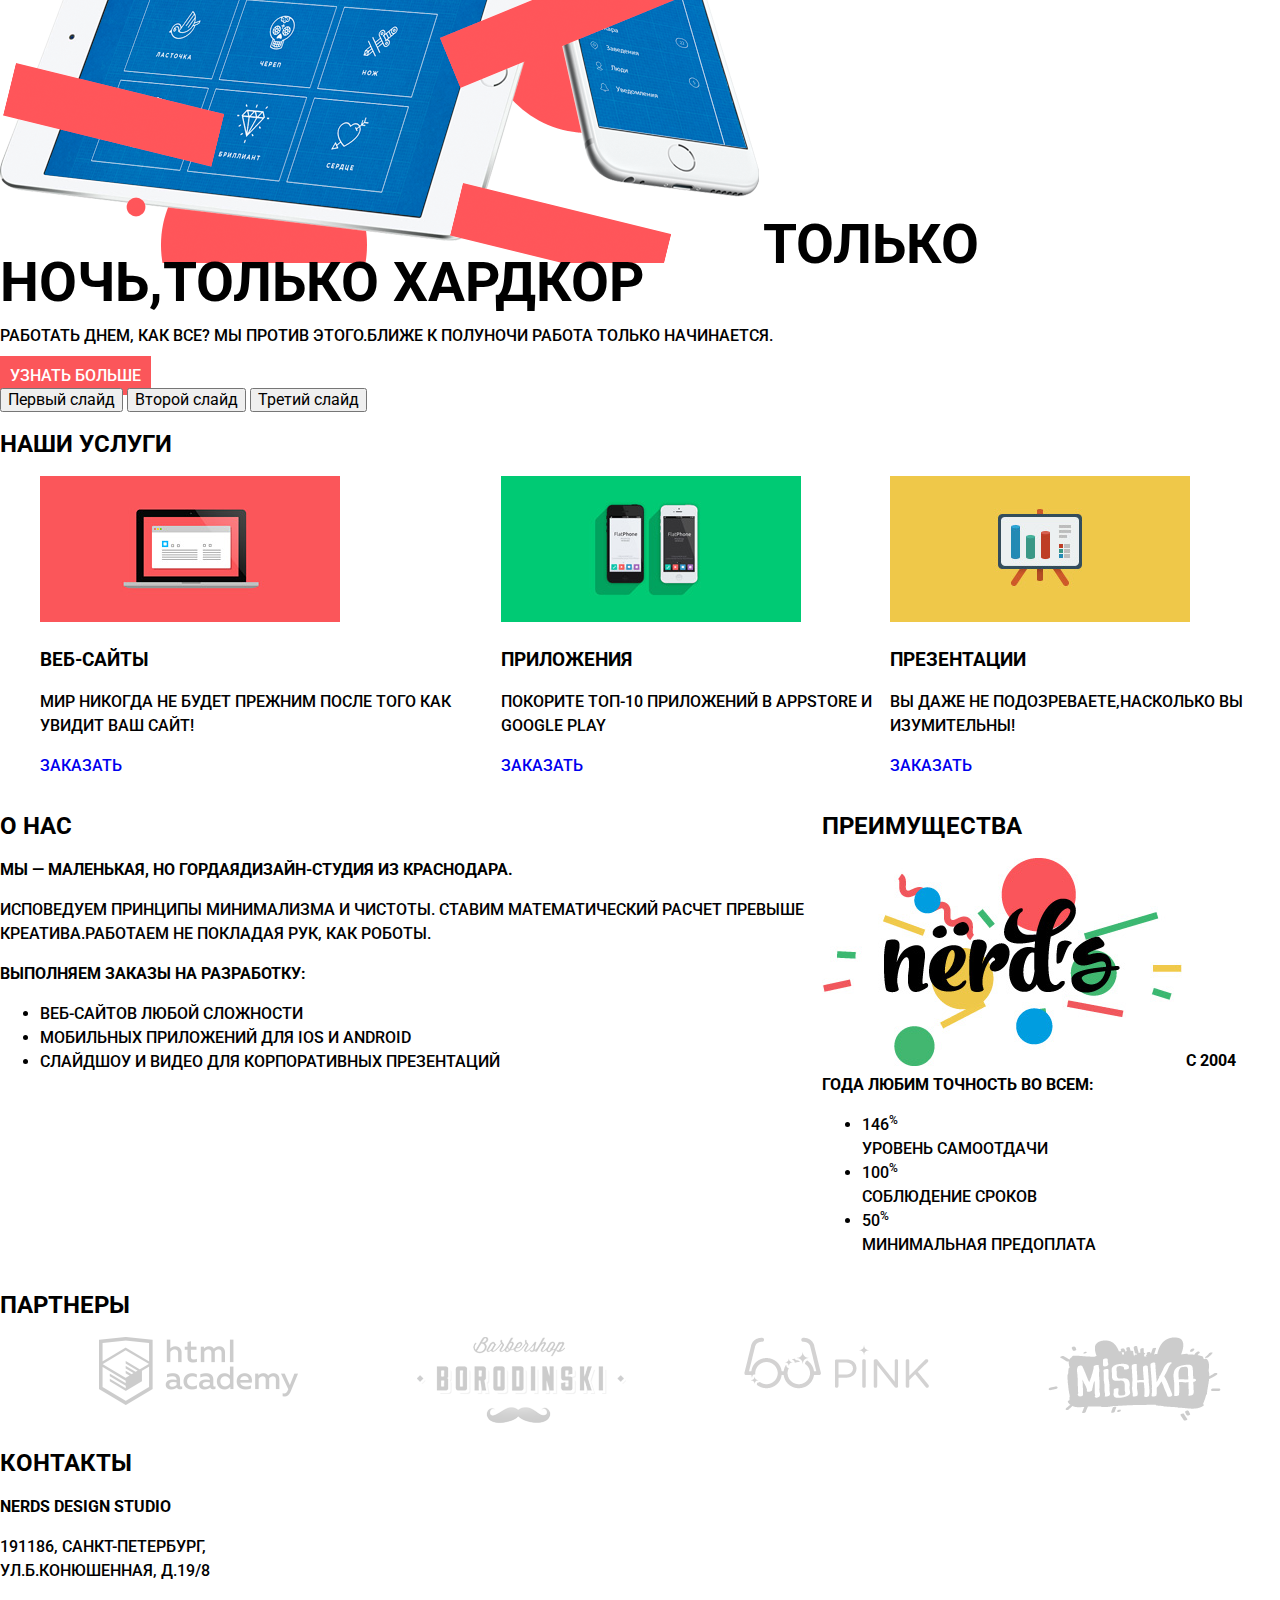
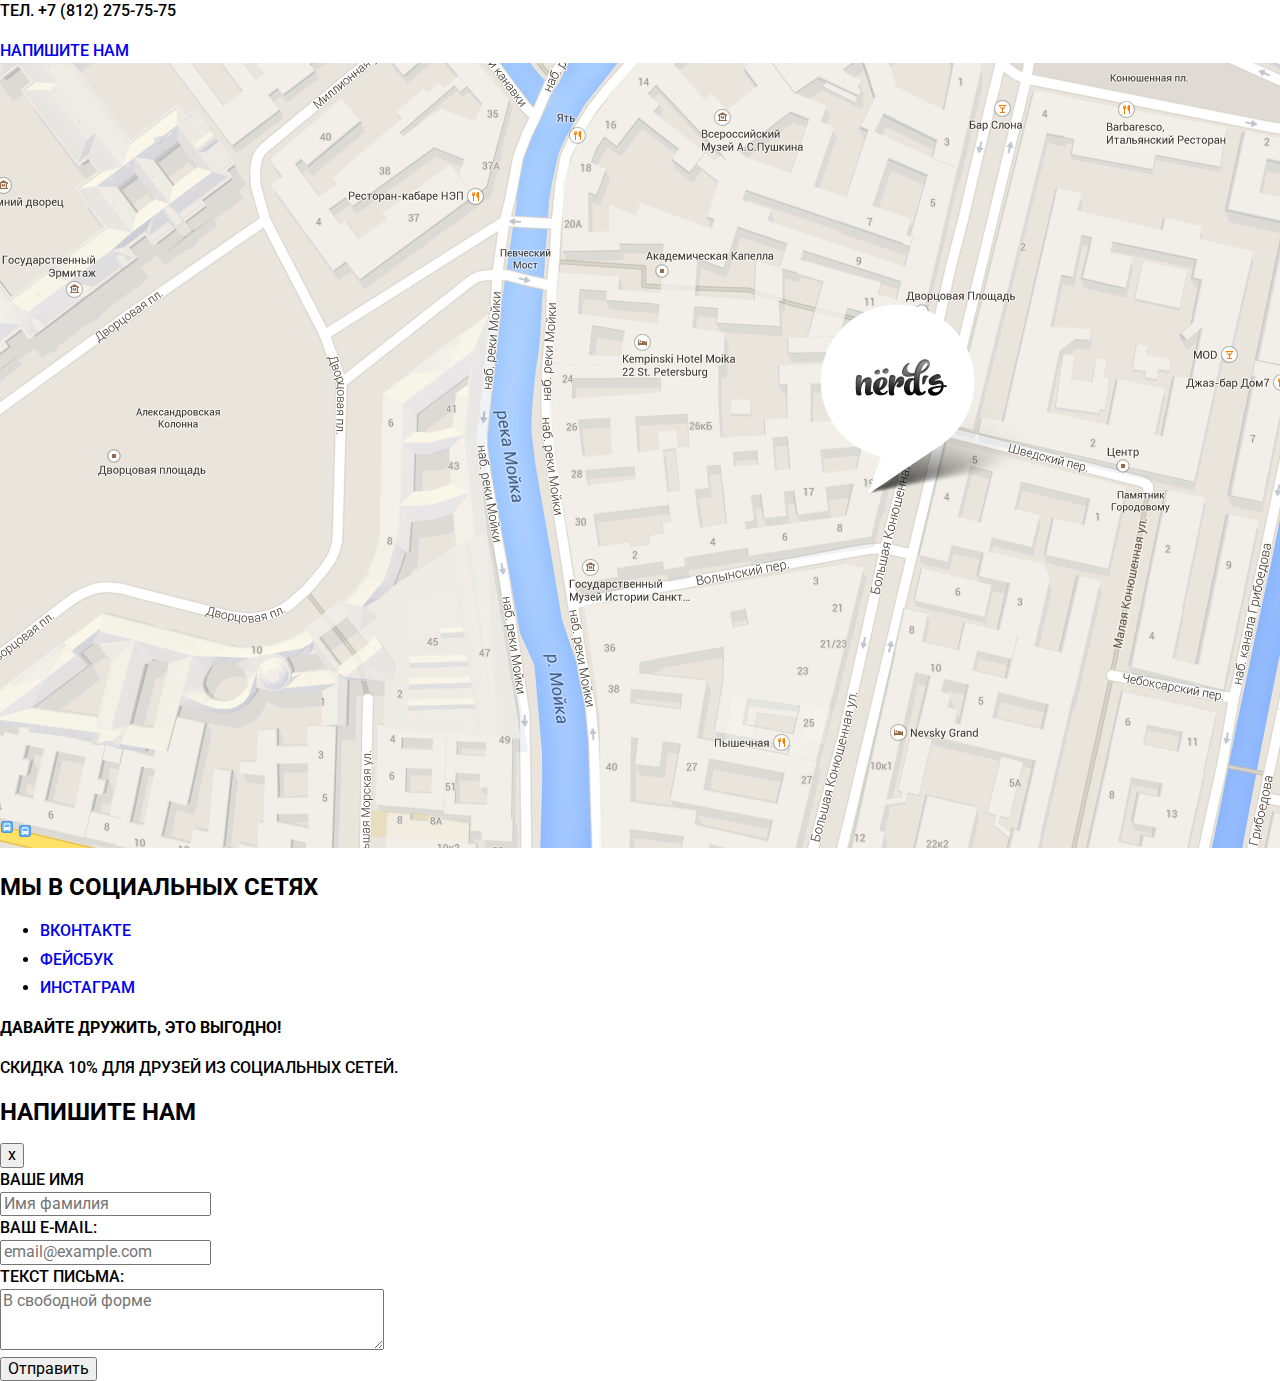
==== commit 77ef17c3: "стилизация css" ====
--- a/index.html
+++ b/index.html
@@ -3,8 +3,9 @@
 <head>
 	<meta charset="UTF-8">
 	<title>HTML Academy: Нёрдс</title>
+	<link href="https://fonts.googleapis.com/css?family=Roboto:100,500,500i,700i,900i&amp;subset=cyrillic,cyrillic-ext" rel="stylesheet">
 	<link rel="stylesheet" type="text/css" href="css/normalize.css">
-	<link rel="stylesheet" type="text/css" href="style.css">
+	<link rel="stylesheet" type="text/css" href="css/style.css">
 </head>
 <body>
 	<header class="header">
@@ -85,6 +86,7 @@
 			</ul>
 		</section>
 
+        <div class="about-us">
 		<section class="about">
 			<h2 class="visually-hidden">О нас</h2>
 			<b class="about-title">Мы — маленькая, но гордаядизайн-студия из Краснодара.</b>
@@ -116,7 +118,7 @@
 				</li>
 			</ul>	
 		</section>
-
+        </div>
 		<section class="partners">
 			<h2 class="visually-hidden">Партнеры</h2>
 			<ul class="partners-list">
@@ -172,19 +174,10 @@
 	<div class="modal-feedback">
 		<h2 class="modal-feedback__title">Напишите нам</h2>
 		<button type="button" class="modal-close">x</button>
-		<form class="contact-form" action="https://echo.htmlacademy.ru" method="get">
-			<p>
-				<label for="name"> Ваше имя</label>
-				<input type="text" name="contact-name" id="name" placeholder="Имя фамилия"></label>
-			</p>
-			<p>
-				<label for="email">Ваш e-mail:</label>
-				<input type="email" name="email" id="email" placeholder="email@example.com"></label>
-			</p>
-			<p>
-				<label for="message">Текст письма:</label>
-				<textarea name="message" id="message" placeholder="В свободной форме"></textarea>
-			</p>
+		<form action="https://echo.htmlacademy.ru" method="get">
+			<label for="modal-feedback-login"> Ваше имя<br><input type="text" name="modal-feedback-login" id="login" placeholder="Имя фамилия"></label><br>
+			<label for="modal-feedback-email">Ваш e-mail:<br><input type="email" name="modal-feedback-email" id="modal-feedback-email" placeholder="email@example.com"></label><br>
+			<label for="modal-feedback-textarea">Текст письма:<br>	<textarea name="modal-feedback-submit" id="modal-feedback-textarea" cols="40" rows="3" placeholder="В свободной форме"></textarea></label><br>
 			<input type="submit" value="Отправить">
 		</form>
 	</div>
--- a/css/style.css
+++ b/css/style.css
@@ -0,0 +1,91 @@
+body {
+  margin: 0;
+  padding: 0;
+  background-color: white;
+  color: black;
+  font-family: Roboto, Arial, sans-serif;
+  font-weight: 500;
+  font-size: 16px;
+  line-height: 24px;
+  text-transform: uppercase;
+
+  background-color: #ffffff;
+  background-image: url("");
+  background-position: top center;
+  background-repeat: no-repeat;
+}
+a {
+  text-decoration: none;
+}
+
+
+.navigation-list {
+  font-size: 16px;
+  line-height: 30px;
+  color: #000000;
+  background-color: #ffffff;
+}
+.navigation-list{
+  list-style: none;
+}
+.navigation-list a,
+.basket-list a{
+  color:#000000;
+}
+.basket-list{
+  list-style: none;
+}
+
+.navigation-list a:hover{
+  color:#fb565a;
+}
+
+.basket-list a:hover{
+    color:#fb565a;
+}
+.navigation-list a:focus{
+  color: #afafaf;
+
+}
+.basket-list a:hover{
+  color: #afafaf;
+}
+.navigation-list a:active{
+  color: #3f3f3f;
+
+}
+.basket-list a:active{
+  color: #3f3f3f;
+}
+.services-list__item{
+  list-style: none;
+}
+.slider-content__title{
+font-size: 55px;
+}
+.slider-content__text{
+
+}
+.slide__link{
+  padding: 10px;
+  color: #ffffff;
+  background-color:#fb565a;
+}
+.services-list{
+  display: flex;
+}
+.about-us{
+   display: flex;
+  
+ }
+ .partners-list{
+  display: flex;
+  justify-content:space-around;
+ }
+ .partners-list li{
+  list-style: none;
+ }
+
+
+
+
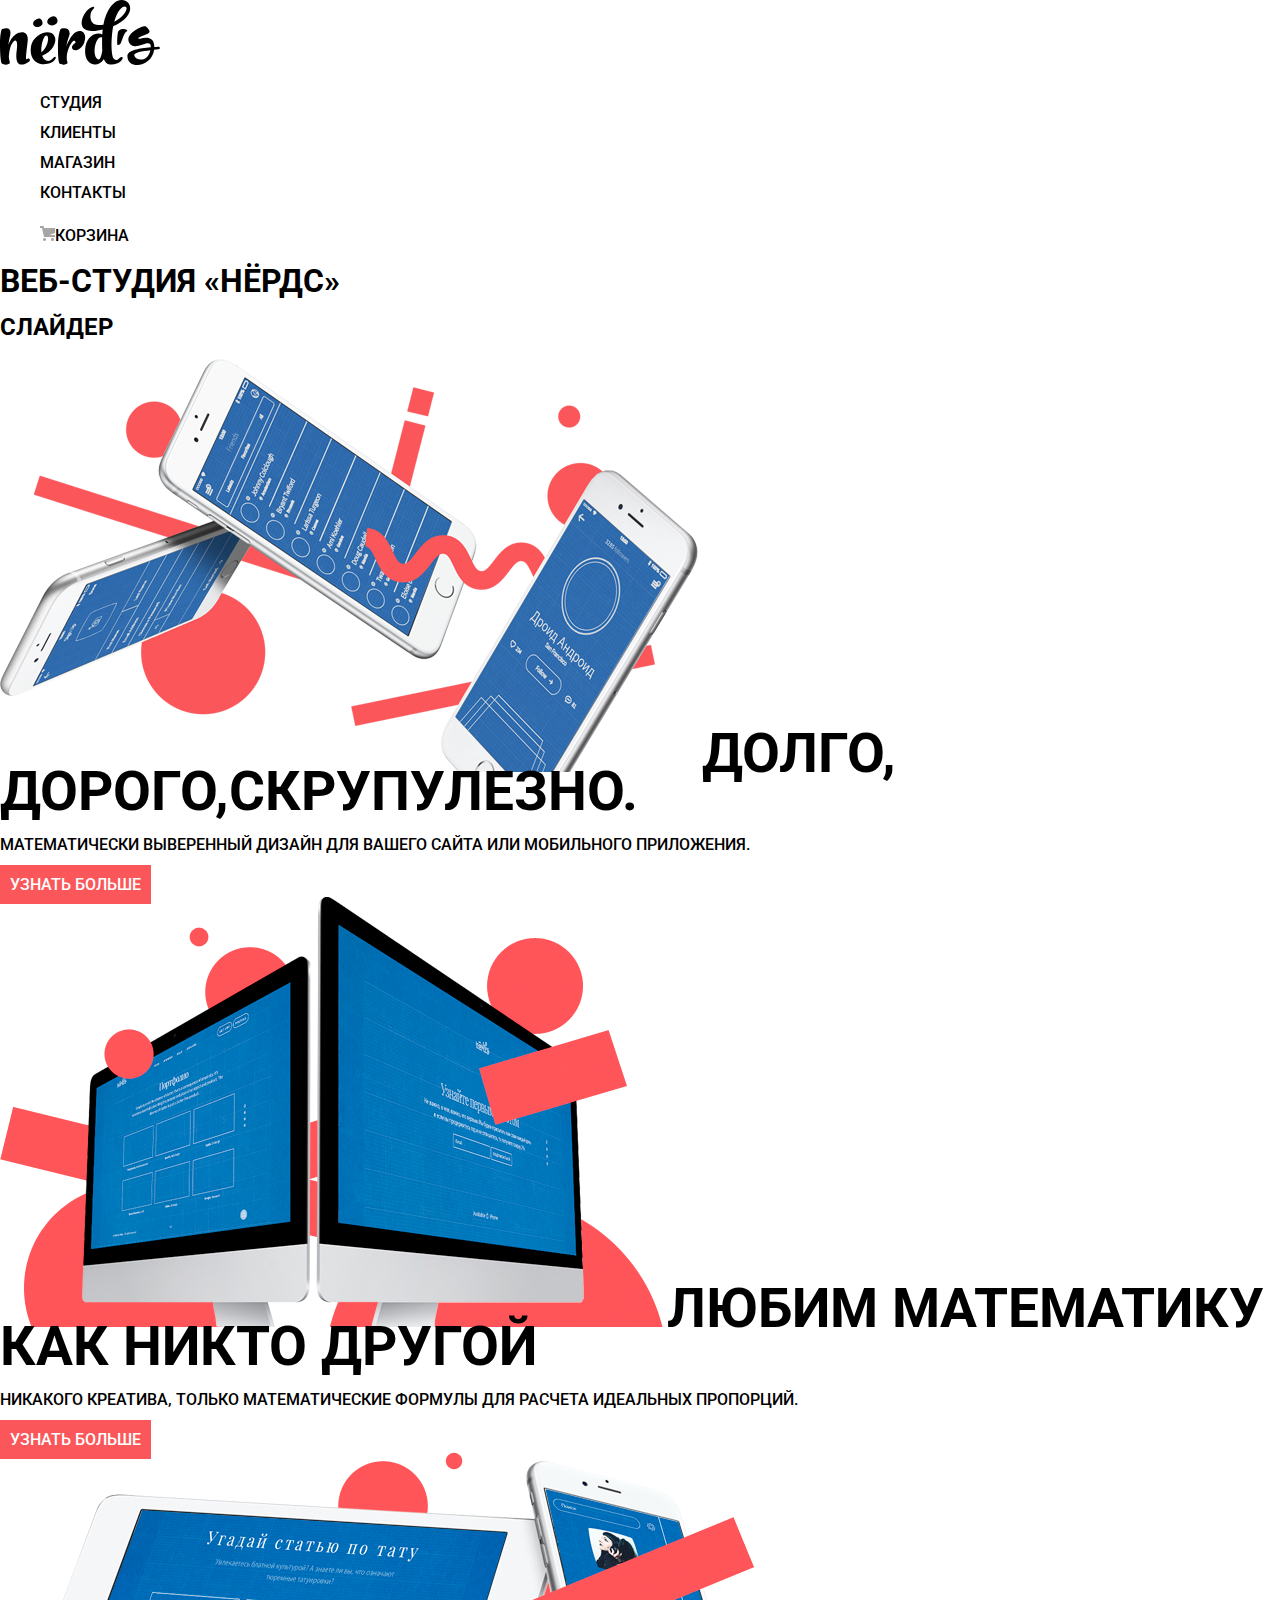
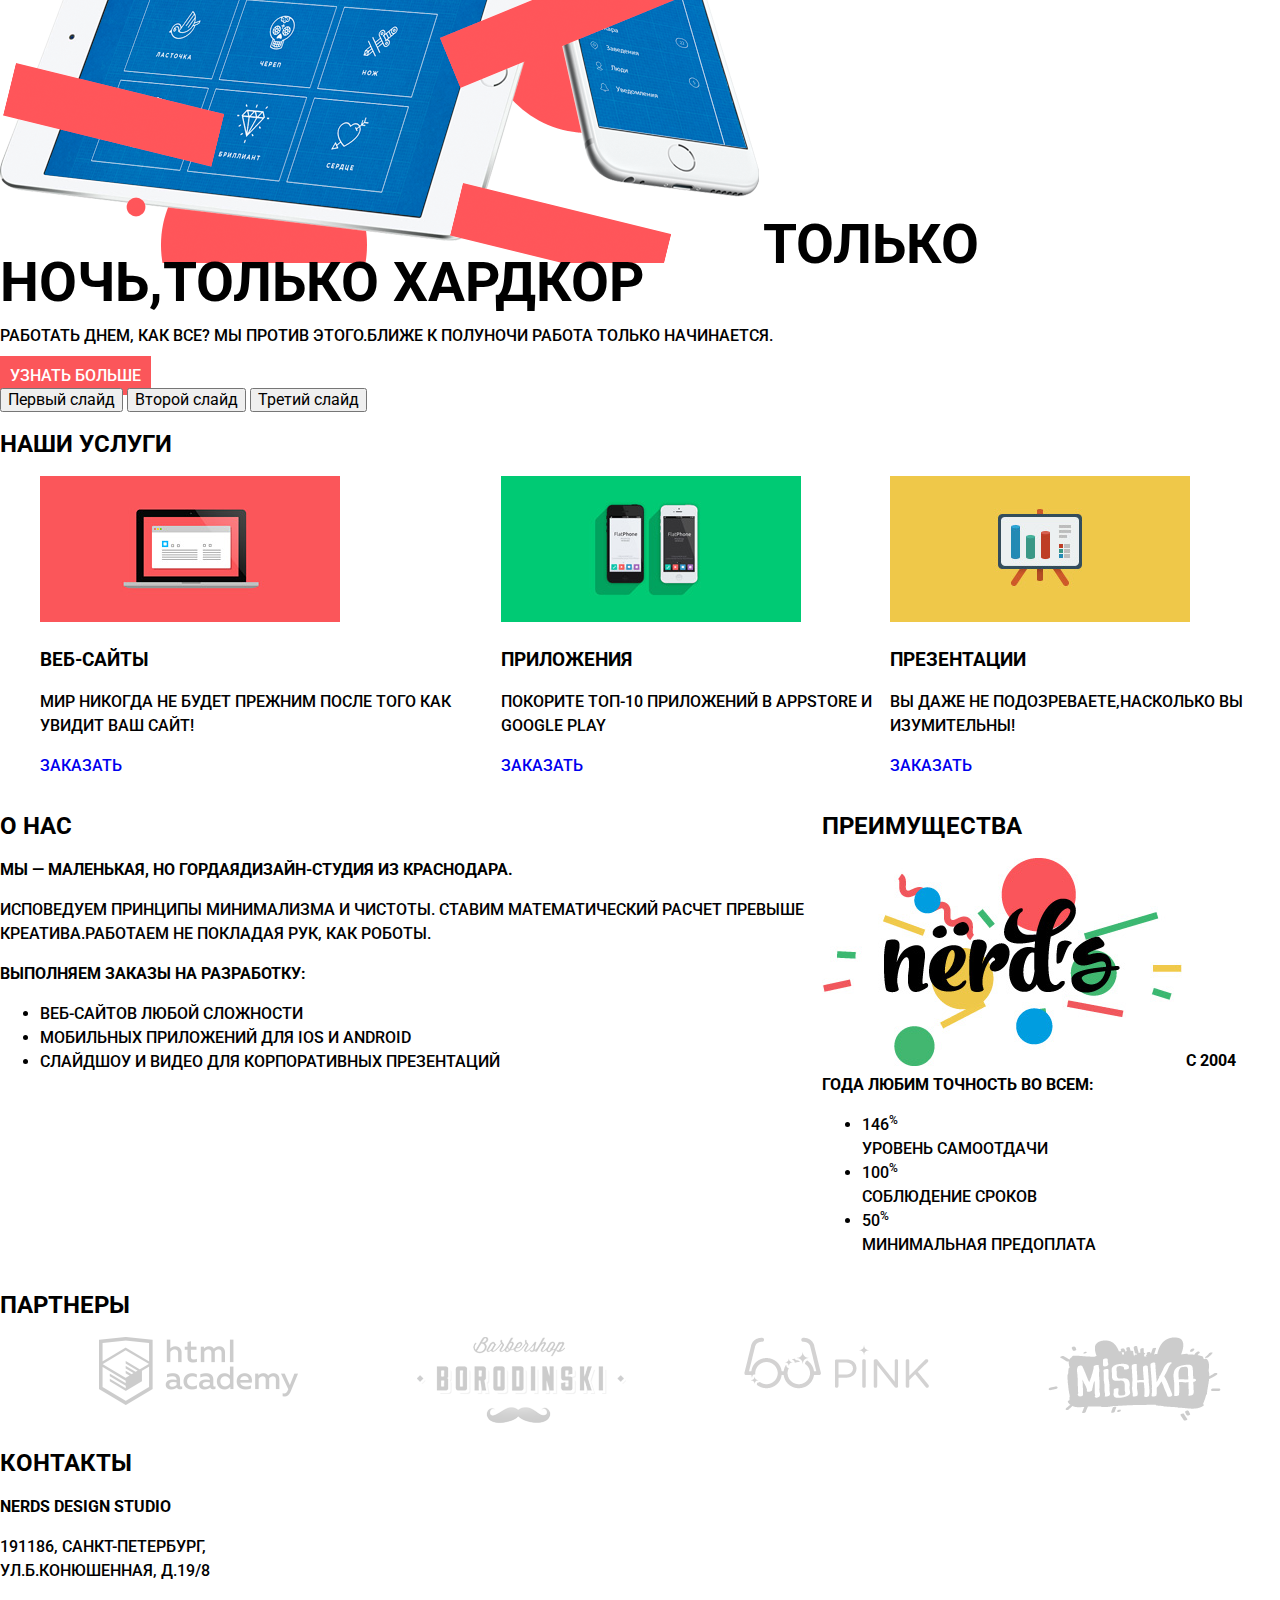
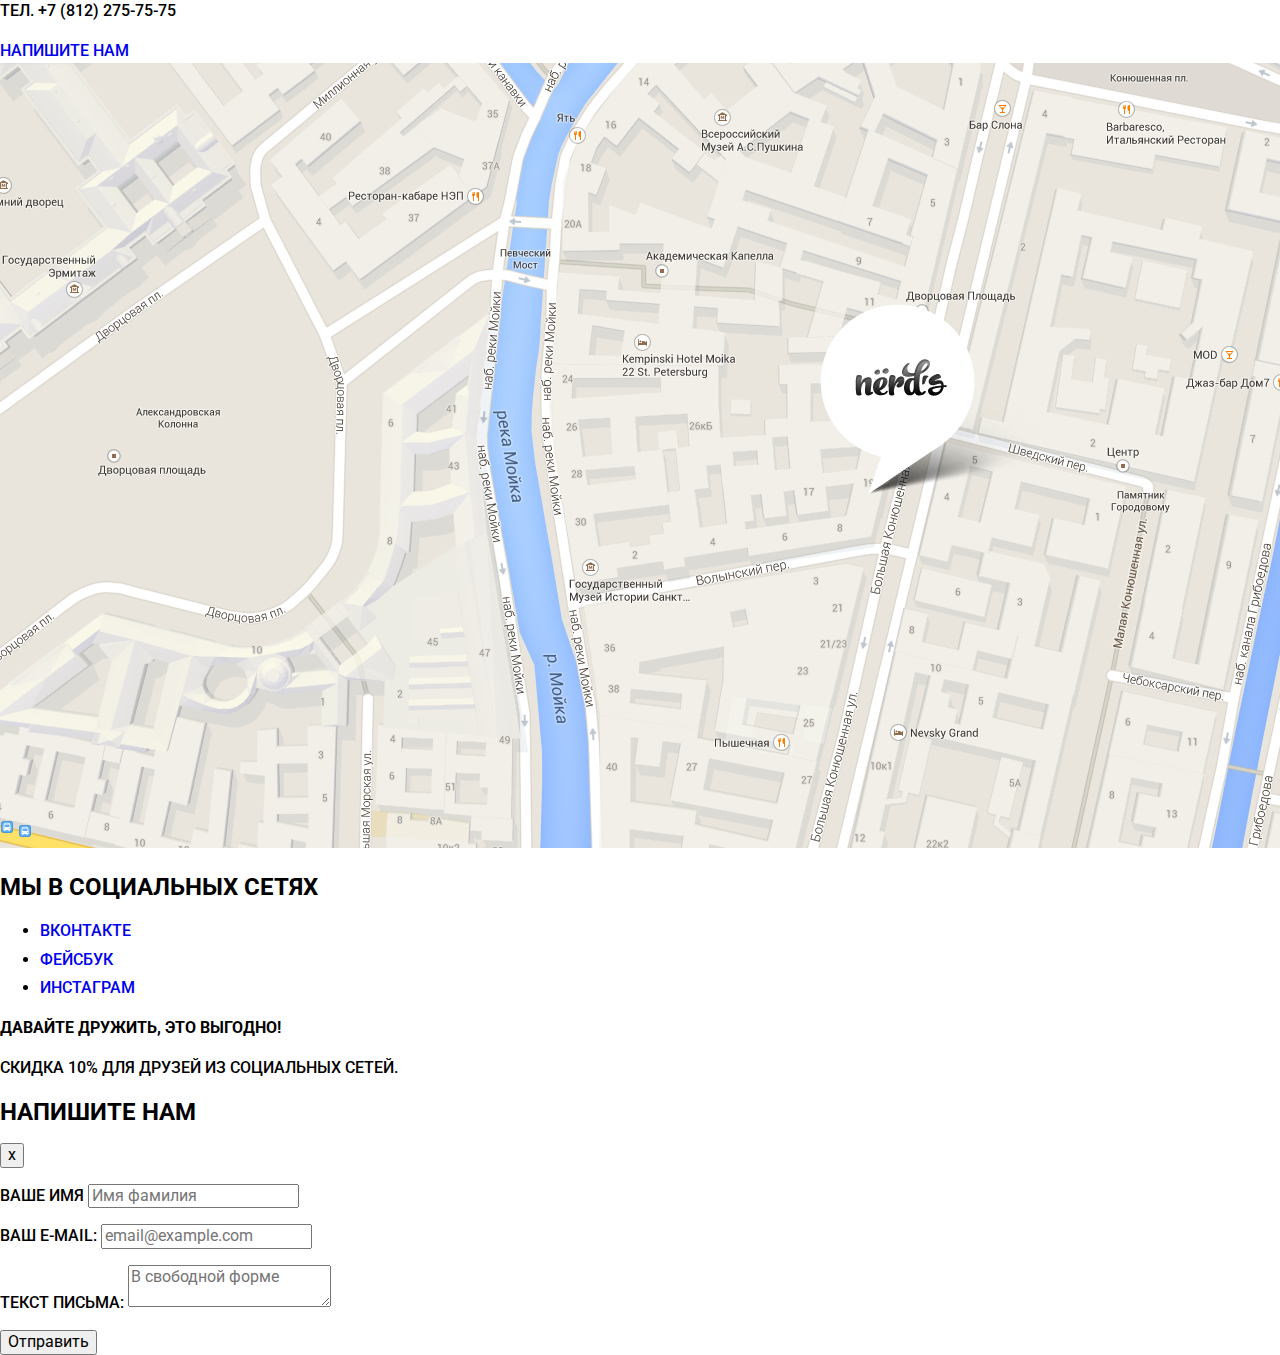
==== commit 9da182a7: "Merge branch 'master' of https://github.com/DimaOgap/263741-nerds" ====
--- a/index.html
+++ b/index.html
@@ -174,10 +174,19 @@
 	<div class="modal-feedback">
 		<h2 class="modal-feedback__title">Напишите нам</h2>
 		<button type="button" class="modal-close">x</button>
-		<form action="https://echo.htmlacademy.ru" method="get">
-			<label for="modal-feedback-login"> Ваше имя<br><input type="text" name="modal-feedback-login" id="login" placeholder="Имя фамилия"></label><br>
-			<label for="modal-feedback-email">Ваш e-mail:<br><input type="email" name="modal-feedback-email" id="modal-feedback-email" placeholder="email@example.com"></label><br>
-			<label for="modal-feedback-textarea">Текст письма:<br>	<textarea name="modal-feedback-submit" id="modal-feedback-textarea" cols="40" rows="3" placeholder="В свободной форме"></textarea></label><br>
+		<form class="contact-form" action="https://echo.htmlacademy.ru" method="get">
+			<p>
+				<label for="name"> Ваше имя</label>
+				<input type="text" name="contact-name" id="name" placeholder="Имя фамилия"></label>
+			</p>
+			<p>
+				<label for="email">Ваш e-mail:</label>
+				<input type="email" name="email" id="email" placeholder="email@example.com"></label>
+			</p>
+			<p>
+				<label for="message">Текст письма:</label>
+				<textarea name="message" id="message" placeholder="В свободной форме"></textarea>
+			</p>
 			<input type="submit" value="Отправить">
 		</form>
 	</div>
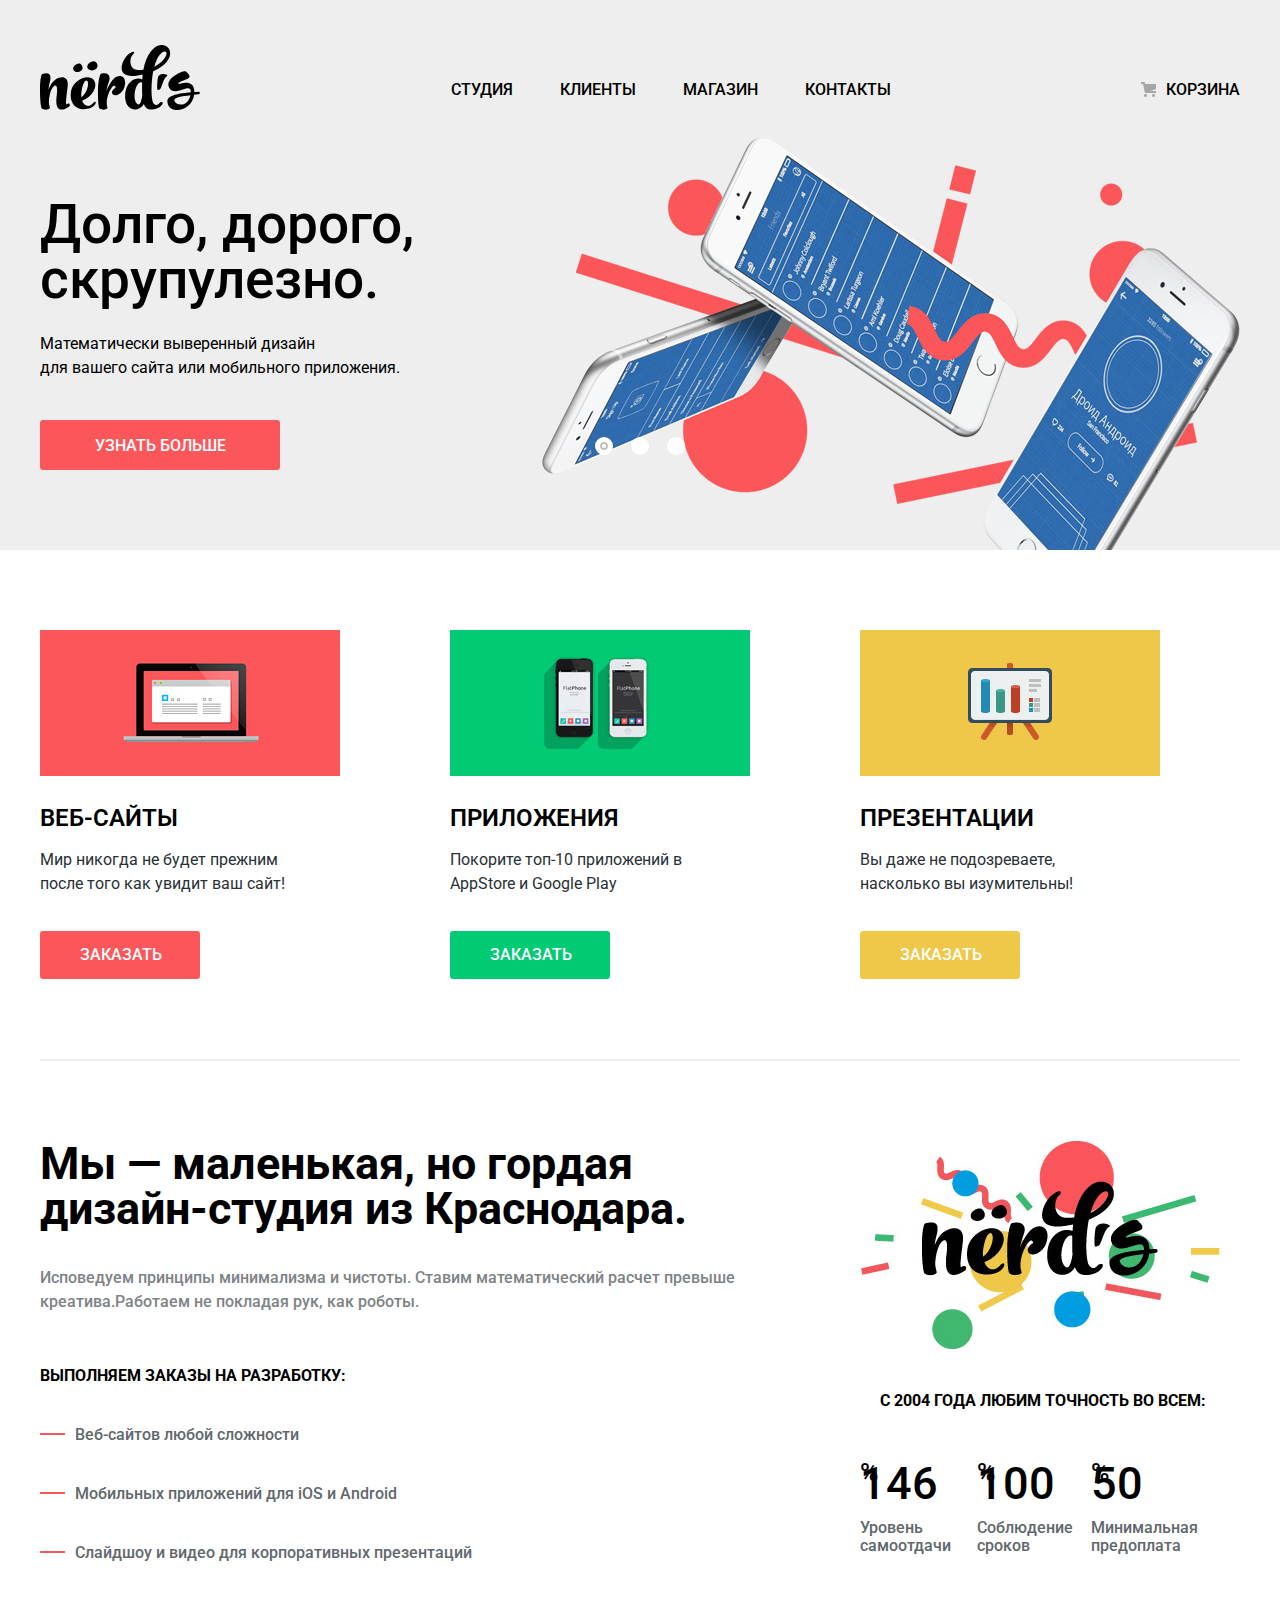
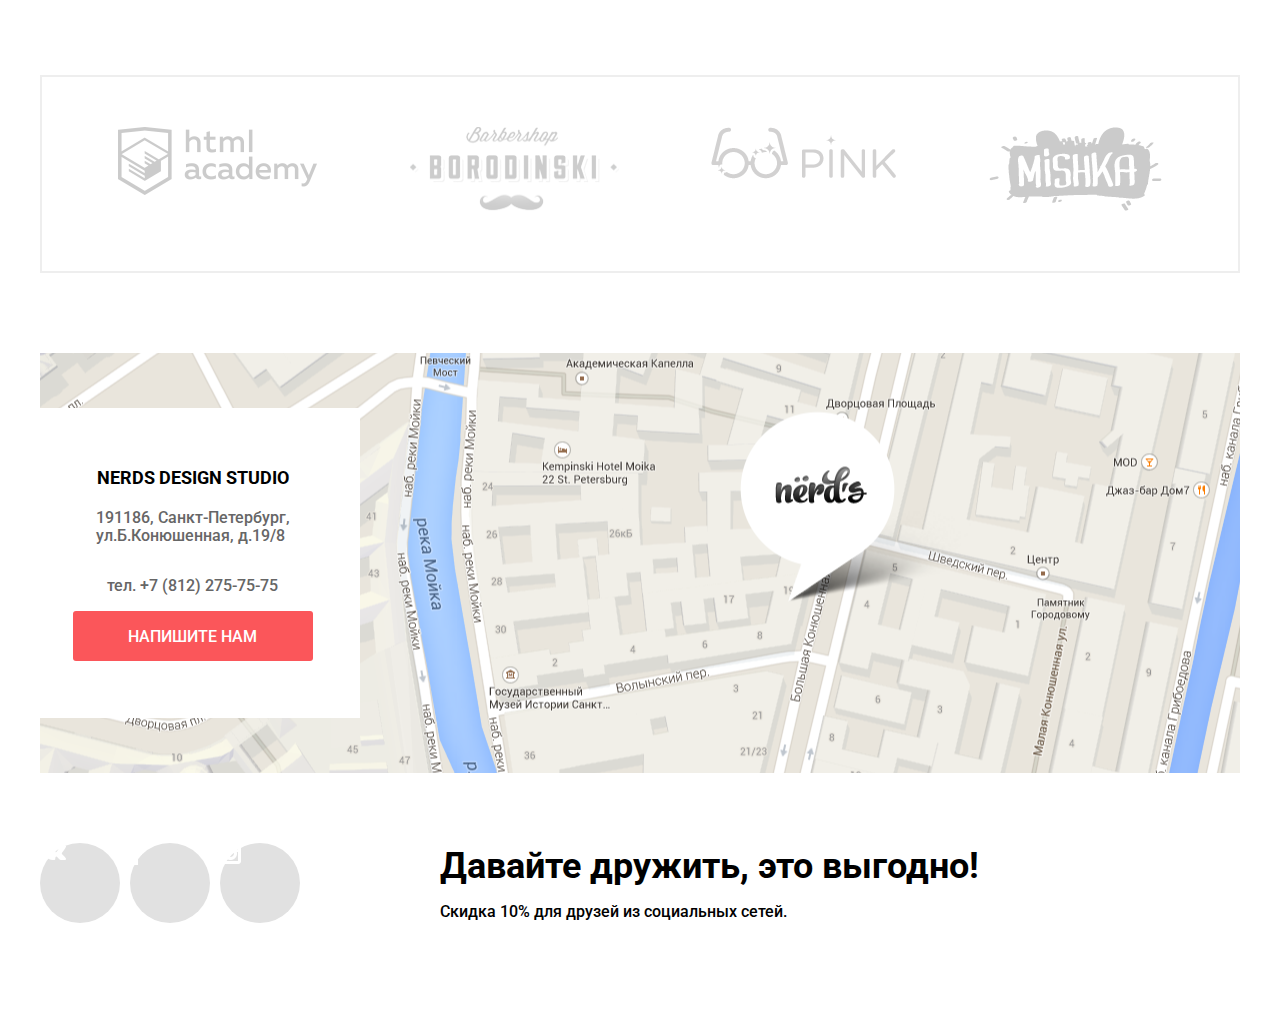
==== commit 3381b163: "стилизация главной страницы" ====
--- a/index.html
+++ b/index.html
@@ -3,56 +3,62 @@
 <head>
 	<meta charset="UTF-8">
 	<title>HTML Academy: Нёрдс</title>
-	<link href="https://fonts.googleapis.com/css?family=Roboto:100,500,500i,700i,900i&amp;subset=cyrillic,cyrillic-ext" rel="stylesheet">
+	<link href="https://fonts.googleapis.com/css?family=Roboto:400,500,700&amp;subset=cyrillic" rel="stylesheet">
 	<link rel="stylesheet" type="text/css" href="css/normalize.css">
 	<link rel="stylesheet" type="text/css" href="css/style.css">
 </head>
 <body>
 	<header class="header">
-		<a class="header-logo" href="#">
-			<img class="header-logo__img" src="img/logo/nerds-logo.svg" width="160px" height="65px" alt="Логотип компании Нёрдс">
-		</a>
-		<nav class="navigation">
+		<nav class="container navigation">
+			<a class="header-logo" href="https://htmlacademy.ru/intensive/htmlcss">
+				<img class="header-logo__img" src="img/logo/nerds-logo.svg" width="160px" height="65px" alt="Логотип компании Нёрдс">
+			</a>
 			<ul class="navigation-list">
-				<li class="navigation-list__item"><a href="#" class="navigation-list__link">Студия</a></li>
-				<li class="navigation-list__item"><a href="#" class="navigation-list__link">Клиенты</a></li>
-				<li class="navigation-list__item"><a href="#" class="navigation-list__link">Магазин</a></li>
-				<li class="navigation-list__item"><a href="#" class="navigation-list__link">Контакты</a></li>
+				<li class="navigation-list__item">
+					<a href="#" class="navigation-list__link">Студия</a>
+				</li>
+				<li class="navigation-list__item">
+					<a href="#" class="navigation-list__link">Клиенты</a>
+				</li>
+				<li class="navigation-list__item">
+					<a href="G:/HTMLACADEMYCOURSES/263741-nerds/catalog.html" class="navigation-list__link">Магазин</a>
+				</li>
+				<li class="navigation-list__item">
+					<a href="#" class="navigation-list__link">Контакты</a>
+				</li>
+			</ul>
+			<ul class="basket-list">
+				<li class="basket-list__item">
+					<a class="basket-list__link" href="#">Корзина</a>
+				</li>
 			</ul>
 		</nav>
-		<ul class="basket-list">
-			<li class="basket-list__item">
-				<a class="basket-list__link" href="#">
-					<img src="img/icon/basket.png" width="15px" height="15px">Корзина
-				</a>
-			</li>
-		</ul>
 	</header>
 
-	<main class="container">
+	<main>
+
 		<h1 class="visually-hidden">Веб-студия «Нёрдс»</h1>
 
 		<section class="slider">
 			<h2 class="visually-hidden">Слайдер</h2>
-
-			<div class="slider-content">
-				<div class="slide">
-					<img class="slider-content__img" src="img/slider/slide-1.png" width="698px" height="413px" alt="картинка слайдера">
-					<b class="slider-content__title">Долго, дорого,скрупулезно.</b>
-					<p class="slider-content__text">Математически выверенный дизайн для вашего сайта или мобильного приложения.</p>
-					<a class="slide__link" href="#">Узнать больше</a>
-				</div>
-				<div class="slide">
-					<img class="slider-content__img" src="img/slider/slide-2.png" width="663px" height="430px" alt="картинка слайдера">
-					<b class="slider-content__title">Любим математику как никто другой</b>
-					<p class="slider-content__text">Никакого креатива, только математические формулы для расчета идеальных пропорций.</p>
-					<a class="slide__link" href="#">Узнать больше</a>	
-				</div>
-				<div class="slide">
-					<img class="slider-content__img" src="img/slider/slide-3.png" width="759px" height="411px" alt="картинка слайдера">
-					<b class="slider-content__title">Только ночь,только хардкор</b>
-					<p class="slider-content__text">Работать днем, как все? Мы против этого.Ближе к полуночи работа только начинается.</p>
-					<a class="slide__link" href="#">Узнать больше</a>
+			<div class="container slider-content">
+				<div class="slider-slide active">
+					<img class="slider-slide__img" src="img/slider/slide-1.png" width="698px" height="413px" alt="картинка слайдера">
+					<b class="slider-slide__title">Долго, дорого,<br>скрупулезно.</b>
+					<p class="slider-slide__text">Математически выверенный дизайн<br>для вашего сайта или мобильного приложения.</p>
+					<a class="btn" href="#">Узнать больше</a>
+				</div>
+				<div class="slider-slide">
+					<img class="slider-slide__img" src="img/slider/slide-2.png" width="663px" height="430px" alt="картинка слайдера">
+					<b class="slider-slide__title">Любим математику как никто другой</b>
+					<p class="slider-slide__text">Никакого креатива, только математические формулы для расчета идеальных пропорций.</p>
+					<a class="btn" href="#">Узнать больше</a>	
+				</div>
+				<div class="slider-slide">
+					<img class="slider-slide__img" src="img/slider/slide-3.png" width="759px" height="411px" alt="картинка слайдера">
+					<b class="slider-slide__title">Только ночь,<br>только хардкор</b>
+					<p class="slider-slide__text">Работать днем, как все? Мы против этого.<br>Ближе к полуночи работа только начинается.</p>
+					<a class="btn" href="#">Узнать больше</a>
 				</div>
 				<div class="pagination">
 					<button type="button" class="pagination__bullet active">Первый слайд</button>
@@ -64,62 +70,64 @@
 
 		<section class="services">
 			<h2 class="visually-hidden">Наши услуги</h2>
-			<ul class="services-list">
+			<ul class="container services-list">
 				<li class="services-list__item">
 					<img class="services-list__item-img" src="img/services/services-1.png" width="300" height="146">
 					<h3 class="services-list__item-title">Веб-сайты</h3>
 					<p class="services-list__item-text">Мир никогда не будет прежним после того как увидит ваш сайт!</p>
-					<a class="services-list__item-link" href="#">Заказать</a>
+					<a class="btn services-list__btn" href="#">Заказать</a>
 				</li>
 				<li class="services-list__item">
 					<img class="services-list__item-img" src="img/services/services-2.png" width="300" height="146">
 					<h3 class="services-list__item-title">Приложения</h3>
 					<p class="services-list__item-text">Покорите топ-10 приложений в AppStore и Google Play</p>
-					<a class="services-list__item-link" href="#">Заказать</a>
+					<a class="btn services-list__btn btn--green" href="#">Заказать</a>
 				</li>
 				<li class="services-list__item">
 					<img class="services-list__item-img" src="img/services/services-3.png" width="300" height="146">
 					<h3 class="services-list__item-title">Презентации</h3>
-					<p class="services-list__item-text">Вы даже не подозреваете,насколько вы изумительны!</p>
-					<a class="services-list__item-link" href="#">Заказать</a>
-				</li>
-			</ul>
-		</section>
-
-        <div class="about-us">
-		<section class="about">
-			<h2 class="visually-hidden">О нас</h2>
-			<b class="about-title">Мы — маленькая, но гордаядизайн-студия из Краснодара.</b>
-			<p class="about-text">Исповедуем принципы минимализма и чистоты. Ставим математический расчет превыше креатива.Работаем не покладая рук, как роботы.</p>
-			<b class="about-list-title">Выполняем заказы на разработку:</b>
-			<ul class="about-list">
-				<li class="about-list__item">Веб-сайтов любой сложности</li>
-				<li class="about-list__item">Мобильных приложений для iOS и Android</li>
-				<li class="about-list__item">Слайдшоу и видео для корпоративных презентаций</li>
-			</ul>
-		</section>
-
-		<section class="advantages">
-			<h2 class="visually-hidden">Преимущества</h2>
-			<img class="advantages-img" width="360" height="208" src="img/advantages/advantages.png" alt="Логотип компании Нёрдс">
-			<b class="advantages-list-title">с 2004 года Любим точность во всем:</b>
-			<ul class="advantages-list">
-				<li class="advantages-list__item">
-					<div class="advantages-list__item-figure">146<sup>%</sup></div>
-					<div class="advantages-list__item-text">Уровень самоотдачи</div>
-				</li>
-				<li class="advantages-list__item">
-					<div class="advantages-list__item-figure">100<sup>%</sup></div>
-					<div class="advantages-list__item-text">Соблюдение сроков</div>
-				</li>
-				<li class="advantages-list__item">
-					<div class="advantages-list__item-figure">50<sup>%</sup></div>
-					<div class="advantages-list__item-text">Минимальная предоплата</div>
-				</li>
-			</ul>	
-		</section>
-        </div>
-		<section class="partners">
+					<p class="services-list__item-text">Вы даже не подозреваете, насколько вы изумительны!</p>
+					<a class="btn services-list__btn btn--yellow" href="#">Заказать</a>
+				</li>
+			</ul>
+		</section>
+
+		
+		<div class="flex-grid container">
+			<section class="about">
+				<h2 class="visually-hidden">О нас</h2>
+				<b class="about-title">Мы — маленькая, но гордая<br>дизайн-студия из Краснодара.</b>
+				<p class="about-text">Исповедуем принципы минимализма и чистоты. Ставим математический расчет превыше креатива.Работаем не покладая рук, как роботы.</p>
+				<b class="about-list-title">Выполняем заказы на разработку:</b>
+				<ul class="about-list">
+					<li class="about-list__item">Веб-сайтов любой сложности</li>
+					<li class="about-list__item">Мобильных приложений для iOS и Android</li>
+					<li class="about-list__item">Слайдшоу и видео для корпоративных презентаций</li>
+				</ul>
+			</section>
+
+			<section class="advantages">
+				<h2 class="visually-hidden">Преимущества</h2>
+				<img class="advantages-img" width="360" height="208" src="img/advantages/advantages.png" alt="Логотип компании Нёрдс">
+				<b class="advantages-list-title">с 2004 года Любим точность во всем:</b>
+				<ul class="advantages-list">
+					<li class="advantages-list__item">
+						<div class="advantages-list__item-figure">146<sup>%</sup></div>
+						<div class="advantages-list__item-text">Уровень самоотдачи</div>
+					</li>
+					<li class="advantages-list__item">
+						<div class="advantages-list__item-figure">100<sup>%</sup></div>
+						<div class="advantages-list__item-text">Соблюдение сроков</div>
+					</li>
+					<li class="advantages-list__item">
+						<div class="advantages-list__item-figure">50<sup>%</sup></div>
+						<div class="advantages-list__item-text">Минимальная предоплата</div>
+					</li>
+				</ul>	
+			</section>
+		</div>
+
+		<section class="partners container">
 			<h2 class="visually-hidden">Партнеры</h2>
 			<ul class="partners-list">
 				<li class="partners-list__item"><a href="#" class="partners-list__item-link"><img class="partner-link__img" width="199" height="68" src="img/partners/partners-1.png" alt="Хтмл академия"></a></li>
@@ -128,67 +136,74 @@
 				<li class="partners-list__item"><a href="#" class="partners-list__item-link"><img class="partner-link__img" width="173" height="84" src="img/partners/partners-4.png" alt="мишка"></a></li>
 			</ul>
 		</section>
+
 	</main>
 
-	<footer class="footer">
-		<section class="contacts">
+	<footer class="footer container">
+		
+		<section class="contacts-map container">
 			<h2 class="visually-hidden">Контакты</h2>
 			<div class="contacts-info">
 				<b class="contacts-info__title">Nerds design studio</b>
 				<p class="contacts-info__address">191186, Санкт-Петербург,<br>ул.Б.Конюшенная, д.19/8</p>
 				<p class="contacts-info__phone">тел. +7 (812) 275-75-75</p>
-				<a class="contacts-link" href="#">Напишите нам</a>
+				<a class="contacts-link btn" href="#">Напишите нам</a>
 			</div>
-			<div class="contacts-map">
-				<img src="img/contacts-map/contacts-map-img.png" width="1440px" height="785px" alt="наше расположение на карте">
-			</div>
-		</section>
+		</section>
+
+		
 
 		<section class="social">
 			<h2 class="visually-hidden">Мы в социальных сетях</h2>
-			<ul class="social-list">
-				<li class="social-list__item">
+			<div class="footer-social container">
+				<ul class="social-list">
+					<li class="social-list__item circle">
+						<a class="social-list__link" href="#">
+							<span class="visually-hidden">Вконтакте</span>
+							<img class="social-list__link-img" src="img/icon/vk-icon.png" width="26px" height="15px">
+						</a>
+					</li>
+					<li class="social-list__item circle">
+						<a class="footer-social-list__link " href="#">
+							<span class="visually-hidden">Фейсбук</span>
+							<img class="social-list__link-img" src="img/icon/fb-icon.png" width="12px" height="22px">
+					</a>
+				</li>
+				<li class="social-list__item circle">
 					<a class="social-list__link" href="#">
-						<span class="social-list__link-title">Вконтакте</span>
-						<img class="social-list__link-img" src="img/icon/vk-icon.svg" width="26px" height="15px">
+						<span class="visually-hidden">Инстаграм</span>
+						<img class="social-list__link-img" src="img/icon/insta-icon.png" width="21px" height="21px">
 					</a>
 				</li>
-				<li class="social-list__item">
-					<a class="footer-social-list__link" href="#">
-						<span class="social-list__link-title">Фейсбук</span>
-						<img class="social-list__link-img" src="img/icon/fb-icon.svg" width="12px" height="22px">
-					</a>
-				</li>
-				<li class="social-list__item">
-					<a class="social-list__link" href="#">
-						<span class="social-list__link-title">Инстаграм</span>
-						<img class="social-list__link-img" src="img/icon/insta-icon.svg" width="21px" height="21px">
-					</a>
-				</li>
-			</ul>
-			<b class="social-title">Давайте дружить, это выгодно!</b>
-			<p class="social-text">Скидка 10% для друзей из социальных сетей.</p>
-		</section>
-	</footer>
-
-	<div class="modal-feedback">
-		<h2 class="modal-feedback__title">Напишите нам</h2>
-		<button type="button" class="modal-close">x</button>
-		<form class="contact-form" action="https://echo.htmlacademy.ru" method="get">
-			<p>
-				<label for="name"> Ваше имя</label>
-				<input type="text" name="contact-name" id="name" placeholder="Имя фамилия"></label>
-			</p>
-			<p>
-				<label for="email">Ваш e-mail:</label>
-				<input type="email" name="email" id="email" placeholder="email@example.com"></label>
-			</p>
-			<p>
-				<label for="message">Текст письма:</label>
-				<textarea name="message" id="message" placeholder="В свободной форме"></textarea>
-			</p>
-			<input type="submit" value="Отправить">
-		</form>
-	</div>
+			</ul>
+			<div class="footer-social__text">
+				<b class="social-title">Давайте дружить, это выгодно!</b>
+				<p class="social-text">Скидка 10% для друзей из социальных сетей.</p>
+			</div>
+		</div>
+	</section>
+
+</footer>
+
+<div class="modal-feedback active">
+	<h2 class="modal-feedback__title">Напишите нам</h2>
+	<button type="button" class="modal-close">x</button>
+	<form class="contact-form" action="https://echo.htmlacademy.ru" method="get">
+		<p>
+			<label for="name"> Ваше имя</label>
+			<input type="text" name="contact-name" id="name" placeholder="Имя фамилия"></label>
+		</p>
+		<p>
+			<label for="email">Ваш e-mail:</label>
+			<input type="email" name="email" id="email" placeholder="email@example.com"></label>
+		</p>
+		<p>
+			<label for="message">Текст письма:</label>
+			<textarea name="message" id="message" placeholder="В свободной форме"></textarea>
+		</p>
+		<input type="submit" value="Отправить">
+	</form>
+</div>
+
 </body>
 </html>--- a/css/style.css
+++ b/css/style.css
@@ -1,91 +1,878 @@
-body {
+html
+{
+    box-sizing: border-box;
+}
+
+*,
+*::after,
+*::before
+{
+    box-sizing: inherit;
+}
+
+body
+{
+    font-family: 'Roboto', Arial, sans-serif;
+    font-size: 16px;
+    font-weight: 500;
+    line-height: 24px;
+
+    margin: 0;
+    padding: 0;
+
+    color: #000;
+    background-color: #fff;
+}
+
+a
+{
+    text-decoration: none;
+}
+.img {
+  max-width: 100%;
+  height: auto;
+}
+.visually-hidden
+{
+    position: absolute;
+
+    overflow: hidden;
+    clip: rect(0 0 0 0);
+
+    width: 1px;
+    height: 1px;
+    margin: -1px;
+    padding: 0;
+
+    border: 0;
+}
+
+.btn
+{
+    font: inherit;
+    font-size: 16px;
+    line-height: 18px;
+
+    display: inline-block;
+
+    width: 240px;
+    padding: 17px 0 15px;
+
+    transition: all .2s;
+    text-align: center;
+    text-decoration: none;
+    text-transform: uppercase;
+
+    color: #fff;
+    border: none;
+    border-radius: 3px;
+    background-color: #fb565a;
+}
+
+.btn:hover,
+.btn:focus
+{
+    transition: all 0.2s;
+
+    background-color: #e74246;
+}
+
+.btn:active
+{
+    transition: all 0.2s;
+    color: rgba(255, 255, 255, 0.3);
+    background-color: #d7373b;
+    box-shadow: 0 3px rgba(0, 0, 0, 0.1) inset;
+}
+
+.btn--green
+{
+    background-color: #00ca74;
+}
+
+.btn--green:hover,
+.btn--green:focus
+{
+    background-color: #00bc6c;
+}
+
+.btn--green:active
+{
+    background-color: #00aa62;
+}
+
+.btn--yellow
+{
+    background-color: #efc84a;
+}
+
+.btn--yellow:hover,
+.btn--yellow:focus
+{
+    background-color: #eab534;
+}
+
+.btn--yellow:active
+{
+    background-color: #e5a722;
+}
+
+.container
+{
+    width: 1200px;
+    min-width: 1200px;
+    max-width: 1200px;
+    margin: 0 auto;
+    padding: 0;
+}
+
+.header
+{
+    background-color: #eee;
+}
+
+.navigation
+{
+    display: flex;
+
+    padding-top: 45px;
+
+    justify-content: space-between;
+    align-items: center;
+}
+
+.header-logo
+{
+    transition: all 0.2s;
+
+    opacity: 1;
+}
+
+.header-logo:hover,
+.header-logo:focus
+{
+    transition: all 0.2s;
+
+    opacity: 0.8;
+}
+
+.header-logo:active
+{
+    transition: all 0.2s;
+
+    opacity: 0.3;
+}
+
+.header-logo img
+{
+    max-width: 100%;
+}
+
+.navigation-list
+{
+    font-size: 0;
+
+    display: flex;
+
+    width: 440px;
+    margin: 0;
+    padding: 0;
+    padding-top: 20px;
+
+    list-style: none;
+
+    flex-wrap: wrap;
+    justify-content: space-between;
+}
+
+.navigation-list__link
+{
+    font-size: 16px;
+    line-height: 30px;
+
+    transition: all 0.2s;
+    text-transform: uppercase;
+
+    color: #000;
+}
+
+.navigation-list__link:hover
+{
+    transition: all 0.2s;
+
+    color: #fb565a;
+}
+
+.navigation-list__link:focus
+{
+    transition: all 0.2s;
+
+    color: #afafaf;
+}
+
+.navigation-list__link:active
+{
+    transition: all 0.2s;
+
+    color: #3f3f3f;
+}
+
+.basket-list
+{
+    font-size: 0;
+
+    margin: 0;
+    padding: 0;
+    padding-top: 20px;
+
+    list-style: none;
+}
+
+.basket-list__link
+{
+    font-size: 16px;
+    line-height: 30px;
+
+    position: relative;
+
+    padding-left: 25px;
+
+    transition: all 0.2s;
+    text-transform: uppercase;
+
+    color: #000;
+}
+
+.basket-list__link:hover
+{
+    transition: all 0.2s;
+
+    color: #fb565a;
+}
+
+.basket-list__link:focus
+{
+    transition: all 0.2s;
+
+    color: #afafaf;
+}
+
+.basket-list__link:active
+{
+    transition: all 0.2s;
+
+    color: #3f3f3f;
+}
+
+.basket-list__link::before
+{
+    position: absolute;
+    top: 2px;
+    left: 0;
+
+    display: block;
+
+    width: 15px;
+    height: 15px;
+
+    content: '';
+
+    background-image: url('../img/icon/basket.png');
+}
+
+.slider
+{
+    background-color: #eee;
+}
+
+.slider-content
+{
+    position: relative;
+}
+
+.slider-slide
+{
+    position: absolute;
+    z-index: -1;
+    top: 0;
+    left: 0;
+
+    padding-bottom: 80px;
+
+    opacity: 0;
+}
+
+.slider-slide.active
+{
+    position: relative;
+    z-index: 1;
+
+    opacity: 1;
+}
+
+.slider-slide__img
+{
+    position: absolute;
+    right: 0;
+    bottom: 0;
+
+    pointer-events: none;
+}
+
+.slider-slide__title
+{
+    font-size: 55px;
+    font-weight: 500;
+    line-height: 55px;
+
+    display: block;
+
+    width: 520px;
+    padding-top: 80px;
+}
+
+.slider-slide__text
+{
+    font-size: 16px;
+    font-weight: 400;
+    line-height: 24px;
+
+    display: block;
+
+    width: 415px;
+    margin: 0;
+    padding: 25px 0 40px;
+}
+
+.pagination
+{
+    position: absolute;
+    z-index: 2;
+    bottom: 95px;
+    left: 50%;
+
+    display: flex;
+
+    width: 90px;
+    margin-left: -45px;
+
+    flex-wrap: wrap;
+    justify-content: space-between;
+}
+
+.pagination__bullet
+{
+    font-size: 0;
+
+    position: relative;
+
+    display: inline-block;
+
+    width: 18px;
+    height: 18px;
+    padding: 0;
+
+    cursor: pointer;
+
+    border: 0;
+    border-radius: 50%;
+    background: #fff;
+}
+
+.pagination__bullet::before
+{
+    position: absolute;
+    top: 5px;
+    left: 5px;
+
+    display: block;
+
+    width: 8px;
+    height: 8px;
+
+    content: '';
+
+    opacity: 0;
+    border: 2px solid #c1c1c1;
+    border-radius: 50%;
+}
+
+.pagination__bullet.active
+{
+    pointer-events: none;
+}
+
+.pagination__bullet.active::before
+{
+    opacity: 1;
+}
+
+.services
+{
+
+    margin: 80px 0px;
+}
+
+.services-list
+{
+    font-size: 0;
+
+    display: flex;
+
+    padding-right: 80px;
+    padding-bottom: 80px;
+
+    list-style: none;
+
+    border-bottom: 2px solid #eee;
+
+    flex-wrap: wrap;
+    justify-content: space-between;
+}
+
+.services-list__item
+{
+    display: inline-block;
+}
+
+.services-list__item-img
+{
+    max-width: 100%;
+
+    pointer-events: none;
+}
+
+.services-list__item-title
+{
+    font-size: 24px;
+    font-weight: 600;
+    line-height: 30px;
+
+    margin: 0;
+    padding: 15px 0;
+
+    text-transform: uppercase;
+
+    color: #000;
+}
+
+.services-list__item-text
+{
+    font-size: 16px;
+    font-weight: 400;
+    line-height: 24px;
+
+    width: 260px;
+    margin: 0;
+    padding-bottom: 35px;
+
+    color: #283136;
+}
+
+.services-list__btn
+{
+    width: 160px;
+    padding: 15px 40px;
+}
+
+.modal-feedback
+{
+    display: none;
+}
+
+.flex-grid
+{
+    display: flex;
+    padding: 0;
+    justify-content: space-between;
+    flex-wrap: wrap;
+    align-content: flex-start;
+    margin-bottom: 75px;
+}
+
+.about
+{
+ width: 800px;
+
+}
+
+.about-title
+{
+    font-size: 45px;
+    line-height: 45px;
+    padding-bottom: 35px;
+    
+}
+.about-text 
+{   
+    margin:0;
+    font-size: 16px;
+    line-height: 24px;
+    padding-top: 35px;
+    padding-bottom: 50px;
+
+}
+
+.about-list__item,
+.advantages-list__item
+{
+    list-style: none;
+}
+.about-list-title
+{   
+    margin: 0;
+    font-size: 16px;
+    line-height: 24px;
+    padding-bottom: 35px;
+    text-transform: uppercase;
+}
+.about-list
+{   
+ margin: 0;
+ padding: 0;
+ margin-top:35px;
+
+}
+.about-text{
+    font-size: 16px;
+    line-height: 24px;
+    color: #7e8386;
+}
+
+.about-list__item
+{
+    padding-bottom: 35px;
+    color: #61686c;
+}
+.about-list__item::before
+{
+    position: relative;
+    top: -5px;
+
+    padding-right: 10px;
+
+    content: url('../img/tire.png');
+}
+
+.advantages
+{
+    width: 380px;
+    padding: 0;
+
+
+}
+
+.advantages-list
+{
+    display: flex;
+
+    padding: 0;
+
+
+    justify-content: flex-start;
+}
+
+.advantages-img
+{
+    display: flex;
+
+    margin: 0;
+    margin-bottom: 40px;
+    padding: 0;
+
+    justify-content: center;
+}
+
+.advantages-list-title
+{
+    font-size: 16px;
+    line-height: 24px;
+
+    display: flex;
+
+    width: 335px;
+    margin-left: 15px;
+    padding-bottom: 50px;
+
+    text-transform: uppercase;
+
+    justify-content: center;
+}
+
+.advantages-list__item-text
+{
+    font-size: 16px;
+
+    line-height: 18px;
+
+    display: flex;
+
+    color: #61686c;
+
+    justify-content: flex-start;
+}
+
+.advantages-list__item-figure
+{
+    font-size: 45px;
+    line-height: 10.06px;
+
+    display: flex;
+    padding-bottom: 30px;
+    color: #000000;
+    position: relative;
+}
+.advantages-list__item-figure sup{
+    font-size: 25px;
+    line-height: 8.56px;
+    position: absolute;
+    top: -10px;
+}
+
+.partners-list
+{
+    display: flex;
+    justify-content: space-around;
+    flex-wrap: wrap;
+    margin-bottom: 80px;
+    padding:50px 30px; 
+    border: 2px solid #eeeeee;
+}
+.partners-list__item{
+    list-style: none;
+    opacity: 0.2;   
+}
+
+.partners-list__item:hover,
+.partners-list__item:focus
+{
+ opacity:1;
+}
+.partners-list__item:active{
+  opacity: 0.1;
+}
+
+.contacts-map{
+  position: relative;
+  width: 100%;
+  min-height: 420px;
+  margin: 0 auto;
+  background: url(../img/contacts-map/contacts-map-img.png) 50% 50% no-repeat #eee;
+}
+
+.contacts-info{
+  display: flex;
+  flex-direction: column;
+  align-items: center;
+  width: 320px;
+  height: 310px;
+  position: absolute;
+  top: 55px;
+  left: 0px;
+  padding: 55px 65px 45px 50px;
+  background-color: #ffffff;
+
+}
+.contacts-info__title{
+    font-size: 18px;
+    line-height: 30px;
+    text-transform: uppercase;
+}
+.contacts-info__address,
+.contacts-info__phone{
+    font-size: 16px;
+    line-height: 18px;
+    color: #666666;
+}
+.contacts-link .btn{
+    width: 220px;
+    border-radius: 2px;
+}
+
+.footer-social {
   margin: 0;
   padding: 0;
-  background-color: white;
-  color: black;
-  font-family: Roboto, Arial, sans-serif;
-  font-weight: 500;
-  font-size: 16px;
+  display: flex;
+  margin-right: 140px;
+  
+}
+.social-list{
+    display: flex;
+    flex-wrap: wrap;
+    justify-content: space-between;
+    width: 260px;
+    padding-left: 0;
+    list-style: none;
+    margin: 70px 140px 70px 0px;
+    
+
+}
+.footer-social__text{
+    width: 560px;
+    margin:75px 220px 75px 0px;
+}
+.social-title{
+    font-size: 36px;
+    line-height: 36px;
+}
+.social-text{
+    font-size: 16px;
+    line-height: 22px;
+}
+
+.circle{
+   width:80px;
+   height:80px;
+   display:block;
+   border-radius:50px;
+   -moz-border-radius:50px;
+   -webkit-border-radius:50px;
+   -khtml-border-radius:50px;
+   background-color:#e1e1e1;
+}
+.modal-feedback{
+    position: fixed;
+    color: #000000;
+    background-position: 0 0;
+    background-repeat: repeat;
+}
+.modal-close {
+  position: absolute;
+  top: 0;
+  right: -34px;
+  width: 22px;
+  height: 22px;
+
+  font-size: 0;
+
+  background-color: red;
+  border: 0;
+
+  cursor: pointer;
+}
+.modal-close::before,
+.modal-close::after {
+  content: "";
+
+  position: absolute;
+  top: 10px;
+  left: 2px;
+  width: 19px;
+  height: 3px;
+
+  background-color: #d0d0d0;
+}
+
+.modal-close::before {
+  transform: rotate(45deg);
+}
+
+.modal-close::after {
+  transform: rotate(-45deg);
+}
+.modal-feedback__title {
+  margin: 0;
+  margin-bottom: 20px;
+
+  font-size: 30px;
+  line-height: 42px;
+}
+.modal-feedback__title {
+  margin: 0;
+  margin-bottom: 10px;
+}
+.contact-form p {
+  margin: 0;
+  margin-bottom: 10px;
+}
+.contact-form input[type="name"],
+.contact-form input[type="email"] {
+  font: inherit;
+  color: #000000;
+  text-transform: uppercase;
+}
+/*Фильтр каталога***********************/
+.filter-item {
+  margin: 0;
+  padding: 0;
+  width: 260px;
+  margin: 50px auto; 
+  border: none;
+}
+.range-filter {
+  width: 260px;
+  margin-top: 49px;
+}
+.filter-item legend {
+  font-size: 18px;
   line-height: 24px;
   text-transform: uppercase;
-
-  background-color: #ffffff;
-  background-image: url("");
-  background-position: top center;
-  background-repeat: no-repeat;
-}
-a {
-  text-decoration: none;
-}
-
-
-.navigation-list {
+  font-weight: 700;
+}
+.range-controls {
+  position: relative;
+  height: 41px;
+  margin-bottom: 15px;
+  padding-top: 39px;
+  padding-right: 20px;
+  padding-left: 20px;
+  background-color: #f1f1f1;
+  
+  border-radius: 5px;
+}
+.range-controls .scale {
+  height: 2px;
+
+  background: #d7dcde;
+}
+.range-controls .bar {
+  width: 70%;
+  height: 2px;
+
+  background: #00ca74;
+}
+.range-controls .toggle {
+  width: 4px;
+  height: 4px;
+  padding: 0;
+  position: absolute;
+  top: 31px;
+  left: 0;
+  border: 8px solid #ffffff;
+  background-color: #ababab;
+  box-shadow: 0 2px 1px 0 #cfcfcf;
+  border-radius: 50%;
+  cursor: pointer;
+}
+.range-controls .toggle-min {
+  left: 50px;
+}
+
+.range-controls .toggle-max {
+  left: 110px;
+}
+.price-controls {
+  font-size: 0;
+}
+.price-controls label {
+  display: inline-block;
+  width: 50%;
   font-size: 16px;
-  line-height: 30px;
-  color: #000000;
-  background-color: #ffffff;
-}
-.navigation-list{
-  list-style: none;
-}
-.navigation-list a,
-.basket-list a{
-  color:#000000;
-}
-.basket-list{
-  list-style: none;
-}
-
-.navigation-list a:hover{
-  color:#fb565a;
-}
-
-.basket-list a:hover{
-    color:#fb565a;
-}
-.navigation-list a:focus{
-  color: #afafaf;
-
-}
-.basket-list a:hover{
-  color: #afafaf;
-}
-.navigation-list a:active{
-  color: #3f3f3f;
-
-}
-.basket-list a:active{
-  color: #3f3f3f;
-}
-.services-list__item{
-  list-style: none;
-}
-.slider-content__title{
-font-size: 55px;
-}
-.slider-content__text{
-
-}
-.slide__link{
-  padding: 10px;
-  color: #ffffff;
-  background-color:#fb565a;
-}
-.services-list{
-  display: flex;
-}
-.about-us{
-   display: flex;
-  
- }
- .partners-list{
-  display: flex;
-  justify-content:space-around;
- }
- .partners-list li{
-  list-style: none;
- }
-
-
-
-
+  text-transform: uppercase;
+}
+.price-controls input {
+  width: 60px;
+  padding: 8px 10px;
+  margin-left: 10px;
+  font-family: Roboto, Arial, sans-serif;
+  font-size: 16px;
+  text-align: center;
+  color: #283136;
+  border: none;
+  border-radius: 5px;
+  background: #f1f1f1;
+}
+.max-price {
+  text-align: right;
+}
+/***************************************/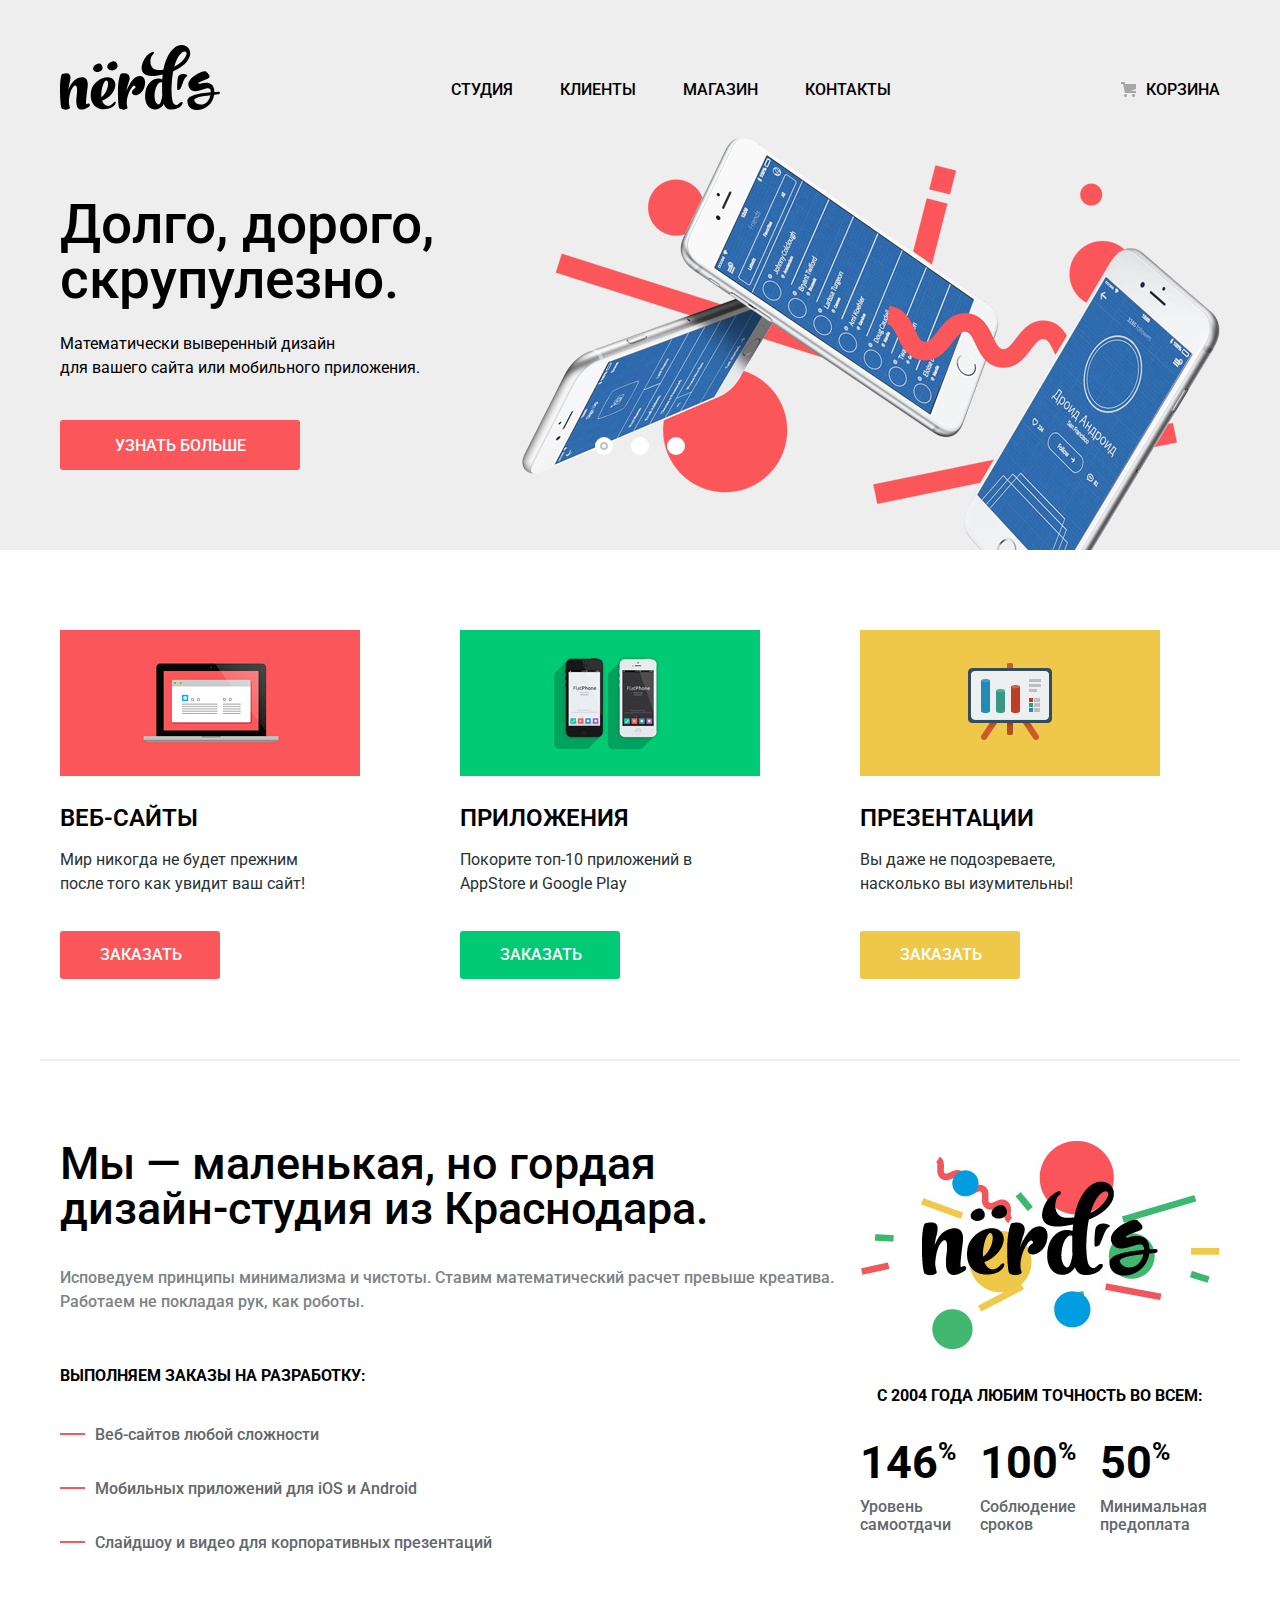
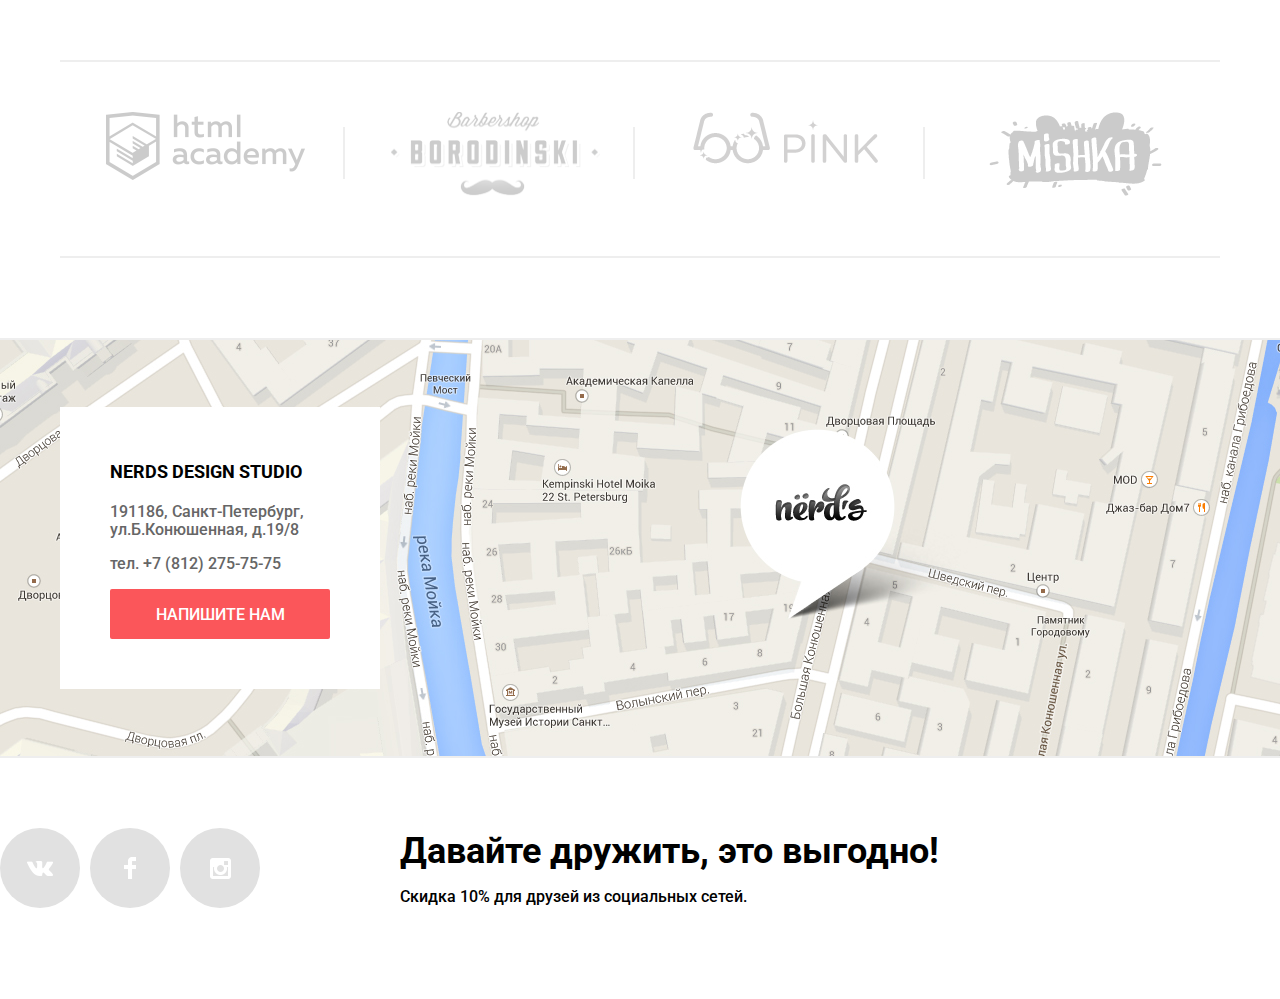
==== commit 9523484e: "стилизация главной страницы" ====
--- a/index.html
+++ b/index.html
@@ -21,7 +21,7 @@
 					<a href="#" class="navigation-list__link">Клиенты</a>
 				</li>
 				<li class="navigation-list__item">
-					<a href="G:/HTMLACADEMYCOURSES/263741-nerds/catalog.html" class="navigation-list__link">Магазин</a>
+					<a href="catalog.html" class="navigation-list__link">Магазин</a>
 				</li>
 				<li class="navigation-list__item">
 					<a href="#" class="navigation-list__link">Контакты</a>
@@ -97,7 +97,7 @@
 			<section class="about">
 				<h2 class="visually-hidden">О нас</h2>
 				<b class="about-title">Мы — маленькая, но гордая<br>дизайн-студия из Краснодара.</b>
-				<p class="about-text">Исповедуем принципы минимализма и чистоты. Ставим математический расчет превыше креатива.Работаем не покладая рук, как роботы.</p>
+				<p class="about-text">Исповедуем принципы минимализма и чистоты. Ставим математический расчет превыше креатива. Работаем не покладая рук, как роботы.</p>
 				<b class="about-list-title">Выполняем заказы на разработку:</b>
 				<ul class="about-list">
 					<li class="about-list__item">Веб-сайтов любой сложности</li>
@@ -139,15 +139,36 @@
 
 	</main>
 
-	<footer class="footer container">
-		
-		<section class="contacts-map container">
-			<h2 class="visually-hidden">Контакты</h2>
-			<div class="contacts-info">
-				<b class="contacts-info__title">Nerds design studio</b>
-				<p class="contacts-info__address">191186, Санкт-Петербург,<br>ул.Б.Конюшенная, д.19/8</p>
-				<p class="contacts-info__phone">тел. +7 (812) 275-75-75</p>
-				<a class="contacts-link btn" href="#">Напишите нам</a>
+	<footer class="footer">
+
+		<section class="contacts">
+            <div class="container">
+				<h2 class="visually-hidden">Контакты</h2>
+				<div class="contacts-info">
+					<b class="contacts-info__title">Nerds design studio</b>
+					<p class="contacts-info__address">191186, Санкт-Петербург,<br>ул.Б.Конюшенная, д.19/8</p>
+					<p class="contacts-info__phone">тел. +7 (812) 275-75-75</p>
+					<a class="contacts-link btn" href="#">Напишите нам</a>
+				</div>
+		    </div>
+		    <div class="modal-feedback active">
+				<h2 class="modal-feedback__title">Напишите нам</h2>
+				<button type="button" class="modal-close">x</button>
+				<form class="contact-form" action="https://echo.htmlacademy.ru" method="get">
+					<p>
+						<label for="name"> Ваше имя</label>
+						<input type="text" name="contact-name" id="name" placeholder="Имя фамилия"></label>
+					</p>
+					<p>
+						<label for="email">Ваш e-mail:</label>
+						<input type="email" name="email" id="email" placeholder="email@example.com"></label>
+					</p>
+					<p>
+						<label for="message">Текст письма:</label>
+						<textarea name="message" id="message" placeholder="В свободной форме"></textarea>
+					</p>
+					<input type="submit" value="Отправить">
+				</form>
 			</div>
 		</section>
 
@@ -176,7 +197,7 @@
 					</a>
 				</li>
 			</ul>
-			<div class="footer-social__text">
+			<div class="social-container">
 				<b class="social-title">Давайте дружить, это выгодно!</b>
 				<p class="social-text">Скидка 10% для друзей из социальных сетей.</p>
 			</div>
@@ -184,26 +205,5 @@
 	</section>
 
 </footer>
-
-<div class="modal-feedback active">
-	<h2 class="modal-feedback__title">Напишите нам</h2>
-	<button type="button" class="modal-close">x</button>
-	<form class="contact-form" action="https://echo.htmlacademy.ru" method="get">
-		<p>
-			<label for="name"> Ваше имя</label>
-			<input type="text" name="contact-name" id="name" placeholder="Имя фамилия"></label>
-		</p>
-		<p>
-			<label for="email">Ваш e-mail:</label>
-			<input type="email" name="email" id="email" placeholder="email@example.com"></label>
-		</p>
-		<p>
-			<label for="message">Текст письма:</label>
-			<textarea name="message" id="message" placeholder="В свободной форме"></textarea>
-		</p>
-		<input type="submit" value="Отправить">
-	</form>
-</div>
-
 </body>
 </html>--- a/css/style.css
+++ b/css/style.css
@@ -123,7 +123,7 @@
     min-width: 1200px;
     max-width: 1200px;
     margin: 0 auto;
-    padding: 0;
+    padding: 0 20px;
 }
 
 .header
@@ -483,7 +483,6 @@
 .flex-grid
 {
     display: flex;
-    padding: 0;
     justify-content: space-between;
     flex-wrap: wrap;
     align-content: flex-start;
@@ -492,7 +491,7 @@
 
 .about
 {
- width: 800px;
+   width: 800px;
 
 }
 
@@ -501,6 +500,7 @@
     font-size: 45px;
     line-height: 45px;
     padding-bottom: 35px;
+    font-weight: 500;
     
 }
 .about-text 
@@ -528,9 +528,9 @@
 }
 .about-list
 {   
- margin: 0;
- padding: 0;
- margin-top:35px;
+   margin: 0;
+   padding: 0;
+   margin-top:35px;
 
 }
 .about-text{
@@ -541,7 +541,7 @@
 
 .about-list__item
 {
-    padding-bottom: 35px;
+    padding-bottom: 30px;
     color: #61686c;
 }
 .about-list__item::before
@@ -549,14 +549,18 @@
     position: relative;
     top: -5px;
 
-    padding-right: 10px;
-
-    content: url('../img/tire.png');
+    margin-right: 10px;
+
+    content:'';
+    width: 25px;
+    height: 2px;
+    display: inline-block;
+    background-color:#fb565a;
 }
 
 .advantages
 {
-    width: 380px;
+    width: 360px;
     padding: 0;
 
 
@@ -564,22 +568,25 @@
 
 .advantages-list
 {
+ display: block;
+ padding: 0;
+ margin:0;
+ list-style: none;
+ font-size: 0;
+}
+.advantages-list__item{
+    display: inline-block;
+    width: 33.3333%;
+
+}
+.advantages-img
+{
     display: flex;
 
+    margin: 0;
+    margin-bottom: 35px;
     padding: 0;
 
-
-    justify-content: flex-start;
-}
-
-.advantages-img
-{
-    display: flex;
-
-    margin: 0;
-    margin-bottom: 40px;
-    padding: 0;
-
     justify-content: center;
 }
 
@@ -587,17 +594,15 @@
 {
     font-size: 16px;
     line-height: 24px;
-
-    display: flex;
-
-    width: 335px;
-    margin-left: 15px;
-    padding-bottom: 50px;
-
+    display: block;
+    width: 100%;
+    text-align: center;
+    margin-bottom: 50px;
     text-transform: uppercase;
 
-    justify-content: center;
-}
+
+}
+
 
 .advantages-list__item-text
 {
@@ -617,10 +622,11 @@
     font-size: 45px;
     line-height: 10.06px;
 
-    display: flex;
-    padding-bottom: 30px;
+    display: block;
     color: #000000;
     position: relative;
+    padding-bottom: 30px;
+    font-weight: 700;
 }
 .advantages-list__item-figure sup{
     font-size: 25px;
@@ -635,43 +641,62 @@
     justify-content: space-around;
     flex-wrap: wrap;
     margin-bottom: 80px;
-    padding:50px 30px; 
-    border: 2px solid #eeeeee;
+    padding:50px 0px; 
+    border-top: 2px solid #eeeeee;
+    border-bottom: 2px solid #eeeeee;
+
 }
 .partners-list__item{
     list-style: none;
-    opacity: 0.2;   
-}
-
-.partners-list__item:hover,
-.partners-list__item:focus
-{
- opacity:1;
-}
-.partners-list__item:active{
+    position: relative;
+    width: 280px;
+    text-align: center; 
+
+}
+
+.partners-list__item:last-child::after{
+  content: none;
+}
+
+.partners-list__item::after{
+    content: "";
+    width: 2px;
+    height: 52px;
+    background-color: #eeeeee;
+    display: block;
+    position: absolute;
+    right: 0;
+    top: 15px;
+}
+
+.partners-list__item-link{
+    opacity: 0.2;
+}
+
+.partners-list__item-link:hover,
+.partners-list__item-link:focus
+{
+   opacity:1;
+}
+.partners-list__item-link:active{
   opacity: 0.1;
 }
 
-.contacts-map{
+.contacts{
   position: relative;
+  display: flex;
+  align-items: center;
   width: 100%;
   min-height: 420px;
   margin: 0 auto;
-  background: url(../img/contacts-map/contacts-map-img.png) 50% 50% no-repeat #eee;
-}
-
-.contacts-info{
-  display: flex;
-  flex-direction: column;
-  align-items: center;
-  width: 320px;
-  height: 310px;
-  position: absolute;
-  top: 55px;
-  left: 0px;
-  padding: 55px 65px 45px 50px;
-  background-color: #ffffff;
-
+  background: url(../img/contacts-map/contacts-map.jpg) 50% 50% no-repeat #eee;
+}
+
+.contacts-info {
+    display: block;
+    width: 320px;
+    padding: 50px;
+    background-color: #ffffff;
 }
 .contacts-info__title{
     font-size: 18px;
@@ -684,13 +709,12 @@
     line-height: 18px;
     color: #666666;
 }
-.contacts-link .btn{
+.contacts-link{
     width: 220px;
     border-radius: 2px;
 }
 
 .footer-social {
-  margin: 0;
   padding: 0;
   display: flex;
   margin-right: 140px;
@@ -705,12 +729,16 @@
     list-style: none;
     margin: 70px 140px 70px 0px;
     
-
-}
-.footer-social__text{
+}
+
+.social-container{
     width: 560px;
     margin:75px 220px 75px 0px;
 }
+.social-list__link-img{
+     margin-top: 7px;
+}
+
 .social-title{
     font-size: 36px;
     line-height: 36px;
@@ -723,7 +751,9 @@
 .circle{
    width:80px;
    height:80px;
-   display:block;
+   display: flex;
+   align-items: center;
+   justify-content: center;
    border-radius:50px;
    -moz-border-radius:50px;
    -webkit-border-radius:50px;
@@ -731,7 +761,7 @@
    background-color:#e1e1e1;
 }
 .modal-feedback{
-    position: fixed;
+    position: absolute;
     color: #000000;
     background-position: 0 0;
     background-repeat: repeat;
@@ -753,7 +783,6 @@
 .modal-close::before,
 .modal-close::after {
   content: "";
-
   position: absolute;
   top: 10px;
   left: 2px;
@@ -777,39 +806,46 @@
   font-size: 30px;
   line-height: 42px;
 }
-.modal-feedback__title {
+.modal-feedback__title 
+{
   margin: 0;
   margin-bottom: 10px;
 }
-.contact-form p {
+.contact-form p 
+{
   margin: 0;
   margin-bottom: 10px;
 }
 .contact-form input[type="name"],
-.contact-form input[type="email"] {
+.contact-form input[type="email"] 
+{
   font: inherit;
   color: #000000;
   text-transform: uppercase;
 }
 /*Фильтр каталога***********************/
-.filter-item {
+.filter-item 
+{
   margin: 0;
   padding: 0;
   width: 260px;
   margin: 50px auto; 
   border: none;
 }
-.range-filter {
+.range-filter
+{
   width: 260px;
   margin-top: 49px;
 }
-.filter-item legend {
+.filter-item legend 
+{
   font-size: 18px;
   line-height: 24px;
   text-transform: uppercase;
   font-weight: 700;
 }
-.range-controls {
+.range-controls 
+{
   position: relative;
   height: 41px;
   margin-bottom: 15px;
@@ -820,18 +856,21 @@
   
   border-radius: 5px;
 }
-.range-controls .scale {
+.range-controls .scale
+{
   height: 2px;
 
   background: #d7dcde;
 }
-.range-controls .bar {
+.range-controls .bar 
+{
   width: 70%;
   height: 2px;
 
   background: #00ca74;
 }
-.range-controls .toggle {
+.range-controls .toggle 
+{
   width: 4px;
   height: 4px;
   padding: 0;
@@ -844,23 +883,28 @@
   border-radius: 50%;
   cursor: pointer;
 }
-.range-controls .toggle-min {
+.range-controls .toggle-min 
+{
   left: 50px;
 }
 
-.range-controls .toggle-max {
+.range-controls .toggle-max 
+{
   left: 110px;
 }
-.price-controls {
+.price-controls 
+{
   font-size: 0;
 }
-.price-controls label {
+.price-controls label 
+{
   display: inline-block;
   width: 50%;
   font-size: 16px;
   text-transform: uppercase;
 }
-.price-controls input {
+.price-controls input 
+{
   width: 60px;
   padding: 8px 10px;
   margin-left: 10px;
@@ -872,7 +916,8 @@
   border-radius: 5px;
   background: #f1f1f1;
 }
-.max-price {
+.max-price 
+{
   text-align: right;
 }
 /***************************************/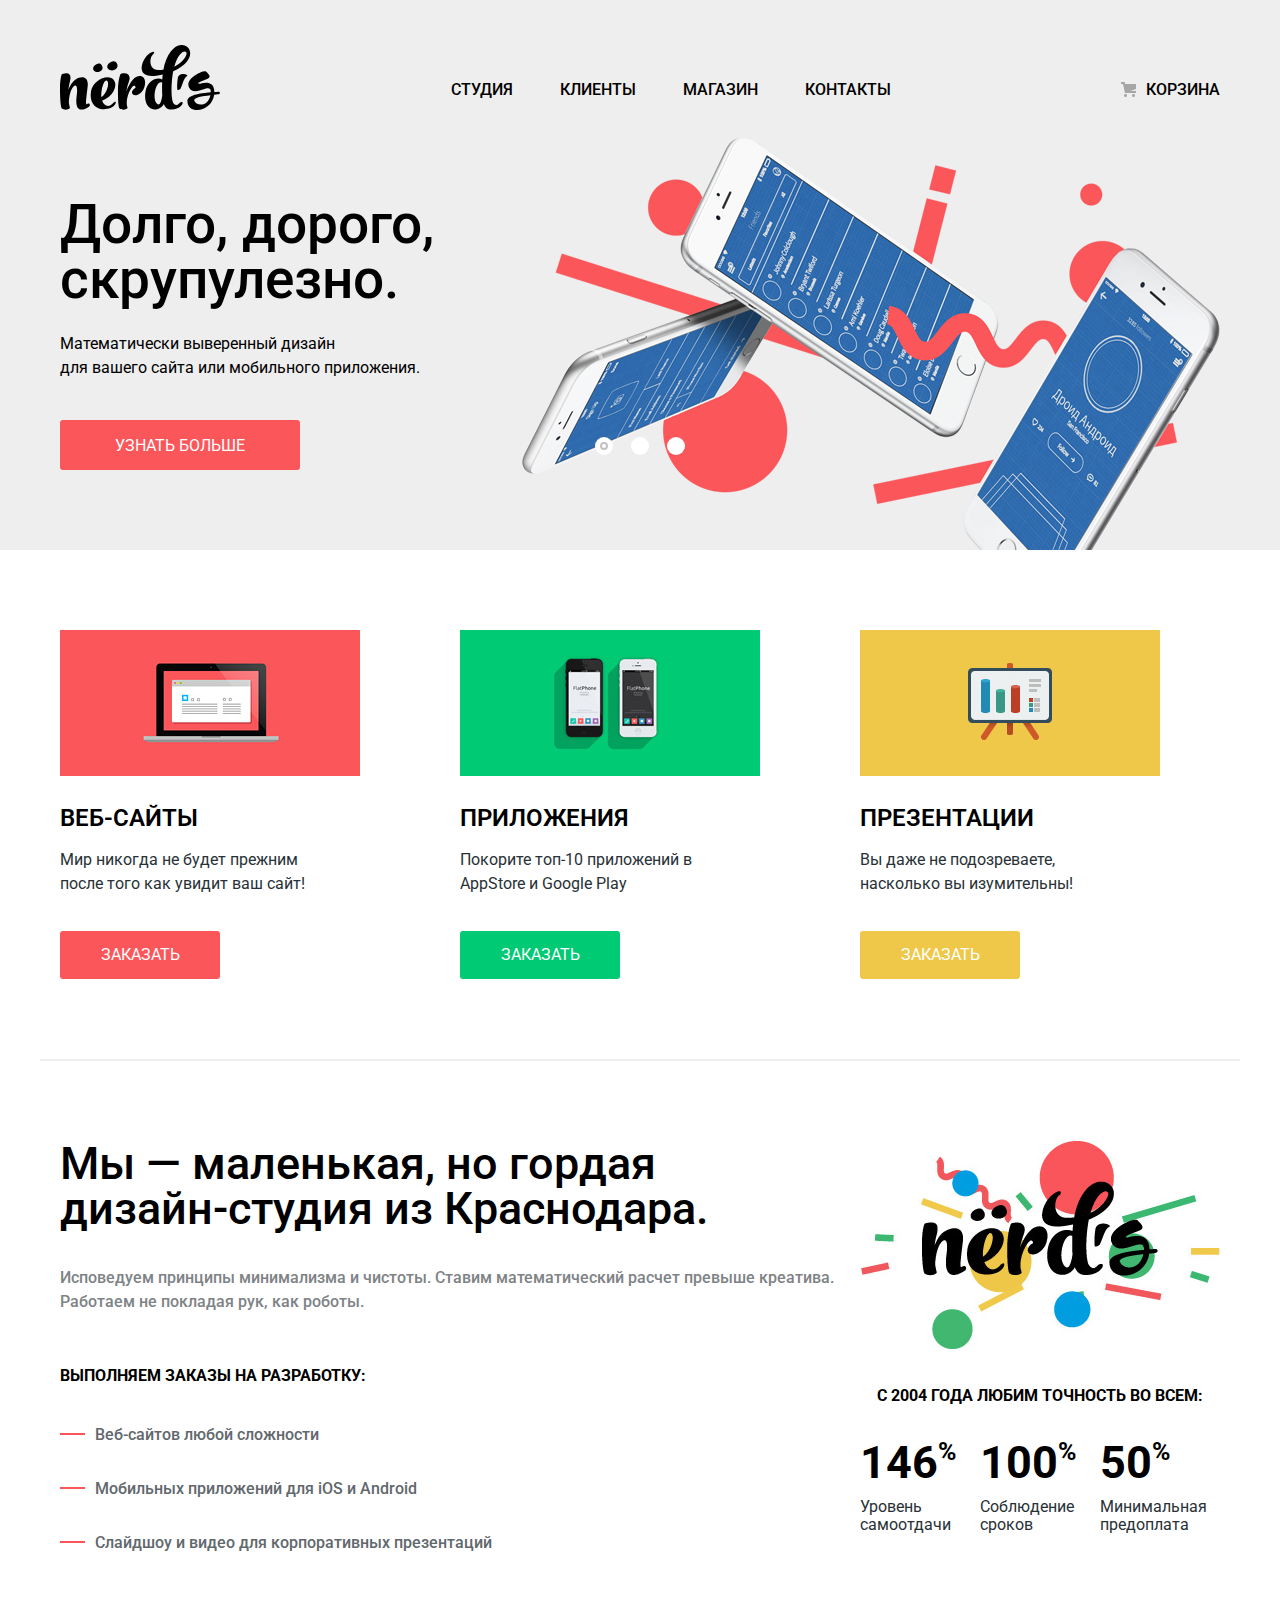
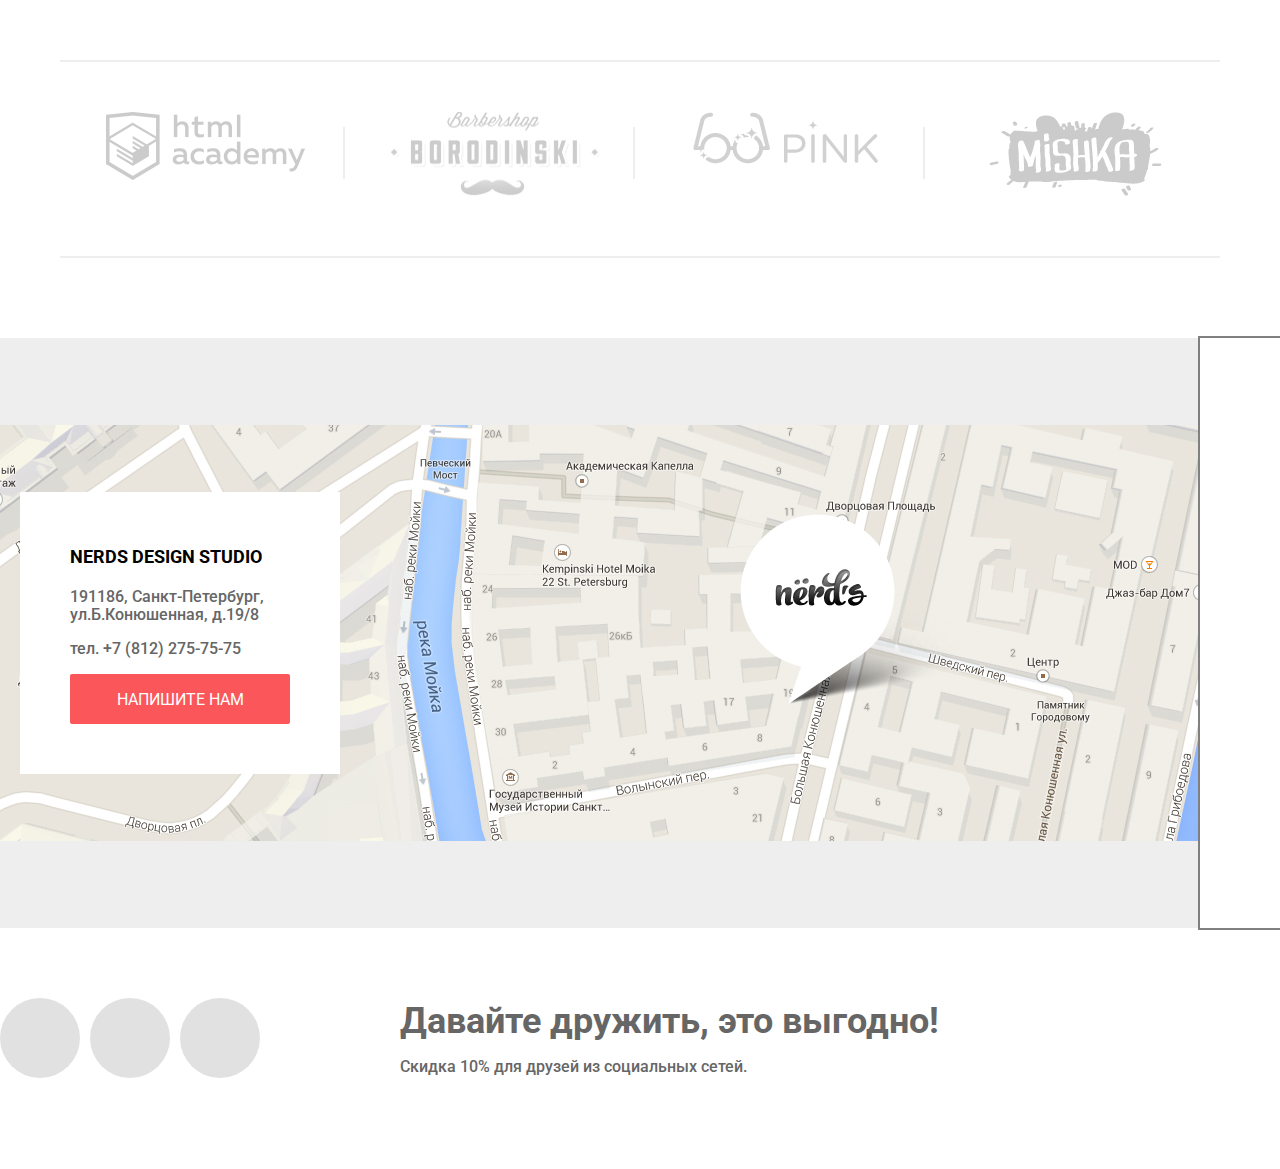
==== commit af8ff141: "1" ====
--- a/index.html
+++ b/index.html
@@ -153,21 +153,21 @@
 		    </div>
 		    <div class="modal-feedback active">
 				<h2 class="modal-feedback__title">Напишите нам</h2>
-				<button type="button" class="modal-close">x</button>
+				<button type="button" class="modal-close">X</button>
 				<form class="contact-form" action="https://echo.htmlacademy.ru" method="get">
-					<p>
+					<div class="name">
 						<label for="name"> Ваше имя</label>
 						<input type="text" name="contact-name" id="name" placeholder="Имя фамилия"></label>
-					</p>
-					<p>
+					</div>
+					<div class="email">
 						<label for="email">Ваш e-mail:</label>
 						<input type="email" name="email" id="email" placeholder="email@example.com"></label>
-					</p>
-					<p>
+					</div>
+					<div class="message">
 						<label for="message">Текст письма:</label>
-						<textarea name="message" id="message" placeholder="В свободной форме"></textarea>
-					</p>
-					<input type="submit" value="Отправить">
+						<textarea name="message" id="message" cols="95" rows="5" placeholder="В свободной форме"></textarea>
+					</div>
+					<input class="btn-send" type="submit" value="Отправить">
 				</form>
 			</div>
 		</section>
@@ -179,31 +179,27 @@
 			<div class="footer-social container">
 				<ul class="social-list">
 					<li class="social-list__item circle">
-						<a class="social-list__link" href="#">
+						<a class="social-list__link" href="https://vk.com/" target="_blank">
 							<span class="visually-hidden">Вконтакте</span>
-							<img class="social-list__link-img" src="img/icon/vk-icon.png" width="26px" height="15px">
 						</a>
 					</li>
 					<li class="social-list__item circle">
-						<a class="footer-social-list__link " href="#">
+						<a class="social-list__link" href="https://www.facebook.com/" target="_blank">
 							<span class="visually-hidden">Фейсбук</span>
-							<img class="social-list__link-img" src="img/icon/fb-icon.png" width="12px" height="22px">
-					</a>
-				</li>
-				<li class="social-list__item circle">
-					<a class="social-list__link" href="#">
-						<span class="visually-hidden">Инстаграм</span>
-						<img class="social-list__link-img" src="img/icon/insta-icon.png" width="21px" height="21px">
-					</a>
-				</li>
+						</a>
+					</li>
+					<li class="social-list__item circle">
+						<a class="social-list__link" href="https://instagram.com/" target="_blank">
+							<span class="visually-hidden">Инстаграм</span>
+						</a>
+					</li>
 			</ul>
 			<div class="social-container">
 				<b class="social-title">Давайте дружить, это выгодно!</b>
 				<p class="social-text">Скидка 10% для друзей из социальных сетей.</p>
 			</div>
 		</div>
-	</section>
-
+  </section>
 </footer>
 </body>
 </html>--- a/css/style.css
+++ b/css/style.css
@@ -52,7 +52,7 @@
     font: inherit;
     font-size: 16px;
     line-height: 18px;
-
+    font-weight: 400;
     display: inline-block;
 
     width: 240px;
@@ -186,10 +186,11 @@
 }
 
 .navigation-list__link
-{
+{   
+    font-family: 'Roboto', Arial, sans-serif;
     font-size: 16px;
     line-height: 30px;
-
+    font-weight: 500;
     transition: all 0.2s;
     text-transform: uppercase;
 
@@ -222,15 +223,19 @@
     font-size: 0;
 
     margin: 0;
+
     padding: 0;
+
     padding-top: 20px;
 
     list-style: none;
 }
 
 .basket-list__link
-{
-    font-size: 16px;
+{   font-family: 'Roboto', Arial, sans-serif;
+
+    font-size: 16px;
+
     line-height: 30px;
 
     position: relative;
@@ -238,8 +243,11 @@
     padding-left: 25px;
 
     transition: all 0.2s;
+
     text-transform: uppercase;
 
+    font-weight: 500;
+
     color: #000;
 }
 
@@ -268,11 +276,13 @@
 {
     position: absolute;
     top: 2px;
+
     left: 0;
 
     display: block;
 
     width: 15px;
+
     height: 15px;
 
     content: '';
@@ -293,8 +303,11 @@
 .slider-slide
 {
     position: absolute;
+
     z-index: -1;
+
     top: 0;
+
     left: 0;
 
     padding-bottom: 80px;
@@ -305,6 +318,7 @@
 .slider-slide.active
 {
     position: relative;
+
     z-index: 1;
 
     opacity: 1;
@@ -313,50 +327,66 @@
 .slider-slide__img
 {
     position: absolute;
+
     right: 0;
+
     bottom: 0;
 
     pointer-events: none;
 }
 
 .slider-slide__title
-{
+{   font-family: 'Roboto', Arial, sans-serif;
+
     font-size: 55px;
+
     font-weight: 500;
+
     line-height: 55px;
 
     display: block;
 
     width: 520px;
+
     padding-top: 80px;
 }
 
 .slider-slide__text
-{
-    font-size: 16px;
+{   font-family: 'Roboto', Arial, sans-serif;
+
+    font-size: 16px;
+
     font-weight: 400;
+
     line-height: 24px;
 
     display: block;
 
     width: 415px;
+
     margin: 0;
+
     padding: 25px 0 40px;
 }
 
 .pagination
 {
     position: absolute;
+
     z-index: 2;
+
     bottom: 95px;
+
     left: 50%;
 
     display: flex;
 
     width: 90px;
+
     margin-left: -45px;
 
     flex-wrap: wrap;
+
     justify-content: space-between;
 }
 
@@ -369,31 +399,40 @@
     display: inline-block;
 
     width: 18px;
+
     height: 18px;
+
     padding: 0;
 
     cursor: pointer;
 
     border: 0;
+
     border-radius: 50%;
+
     background: #fff;
 }
 
 .pagination__bullet::before
 {
     position: absolute;
+
     top: 5px;
+
     left: 5px;
 
     display: block;
 
     width: 8px;
+
     height: 8px;
 
     content: '';
 
     opacity: 0;
+
     border: 2px solid #c1c1c1;
+
     border-radius: 50%;
 }
 
@@ -420,6 +459,7 @@
     display: flex;
 
     padding-right: 80px;
+
     padding-bottom: 80px;
 
     list-style: none;
@@ -427,6 +467,7 @@
     border-bottom: 2px solid #eee;
 
     flex-wrap: wrap;
+
     justify-content: space-between;
 }
 
@@ -443,12 +484,16 @@
 }
 
 .services-list__item-title
-{
+{   font-family: 'Roboto', Arial, sans-serif;
+
     font-size: 24px;
+
     font-weight: 600;
+
     line-height: 30px;
 
     margin: 0;
+
     padding: 15px 0;
 
     text-transform: uppercase;
@@ -457,13 +502,18 @@
 }
 
 .services-list__item-text
-{
-    font-size: 16px;
+{   font-family: 'Roboto', Arial, sans-serif;
+
+    font-size: 16px;
+
     font-weight: 400;
+
     line-height: 24px;
 
     width: 260px;
+
     margin: 0;
+
     padding-bottom: 35px;
 
     color: #283136;
@@ -472,6 +522,7 @@
 .services-list__btn
 {
     width: 160px;
+
     padding: 15px 40px;
 }
 
@@ -483,9 +534,13 @@
 .flex-grid
 {
     display: flex;
+
     justify-content: space-between;
+
     flex-wrap: wrap;
+
     align-content: flex-start;
+
     margin-bottom: 75px;
 }
 
@@ -496,71 +551,107 @@
 }
 
 .about-title
-{
+{   font-family: 'Roboto', Arial, sans-serif;
+
     font-size: 45px;
+
     line-height: 45px;
+
     padding-bottom: 35px;
+
     font-weight: 500;
     
 }
 .about-text 
-{   
+{   font-family: 'Roboto', Arial, sans-serif;
+
     margin:0;
-    font-size: 16px;
+
+    font-size: 16px;
+
     line-height: 24px;
+
     padding-top: 35px;
+
     padding-bottom: 50px;
 
-}
-
-.about-list__item,
-.advantages-list__item
-{
-    list-style: none;
+    color:#283136;
+
 }
 .about-list-title
 {   
+    font-family: 'Roboto', Arial, sans-serif;
+
     margin: 0;
-    font-size: 16px;
+
+    font-size: 16px;
+
     line-height: 24px;
+
+    color: #000000;
+
+    font-weight: 700;
+
     padding-bottom: 35px;
+
     text-transform: uppercase;
 }
+.about-list__item{
+    list-style: none;
+
+    color: 283136;
+}
+
+
+
 .about-list
 {   
    margin: 0;
+
    padding: 0;
+
    margin-top:35px;
 
 }
 .about-text{
-    font-size: 16px;
+    font-family: 'Roboto', Arial, sans-serif;
+
+    font-size: 16px;
+
     line-height: 24px;
+
     color: #7e8386;
 }
 
 .about-list__item
 {
     padding-bottom: 30px;
+
     color: #61686c;
 }
 .about-list__item::before
 {
     position: relative;
+
     top: -5px;
 
     margin-right: 10px;
 
     content:'';
+
     width: 25px;
+
     height: 2px;
+
     display: inline-block;
+
     background-color:#fb565a;
 }
 
 .advantages
 {
     width: 360px;
+
     padding: 0;
 
 
@@ -569,69 +660,103 @@
 .advantages-list
 {
  display: block;
+
  padding: 0;
+
  margin:0;
+
  list-style: none;
+
  font-size: 0;
 }
 .advantages-list__item{
     display: inline-block;
+
     width: 33.3333%;
 
-}
+    list-style: none;
+
+}
+
 .advantages-img
 {
     display: flex;
 
     margin: 0;
+
     margin-bottom: 35px;
+
     padding: 0;
 
     justify-content: center;
 }
 
 .advantages-list-title
-{
-    font-size: 16px;
+{   
+    font-family: 'Roboto', Arial, sans-serif;
+
+    font-size: 16px;
+
     line-height: 24px;
+
+    font-weight: 700;
+
     display: block;
+
     width: 100%;
+
     text-align: center;
+
     margin-bottom: 50px;
+
     text-transform: uppercase;
-
-
 }
 
 
 .advantages-list__item-text
-{
+{   
+    font-family: 'Roboto', Arial, sans-serif;
+
     font-size: 16px;
 
     line-height: 18px;
 
     display: flex;
 
-    color: #61686c;
+    color: #283136;
+
+    font-weight: 400;
 
     justify-content: flex-start;
 }
 
 .advantages-list__item-figure
-{
+{  
+    font-family: 'Roboto', Arial, sans-serif;
+
     font-size: 45px;
+
     line-height: 10.06px;
 
     display: block;
+
     color: #000000;
+
     position: relative;
+
     padding-bottom: 30px;
+
     font-weight: 700;
 }
 .advantages-list__item-figure sup{
+    font-family: 'Roboto', Arial, sans-serif;
+
     font-size: 25px;
+
     line-height: 8.56px;
-    position: absolute;
+
+    position: absolute;
+
     top: -10px;
 }
 
@@ -699,12 +824,21 @@
     background-color: #ffffff;
 }
 .contacts-info__title{
+    font-family: 'Roboto', Arial, sans-serif;
     font-size: 18px;
     line-height: 30px;
+    font-weight: 700;
     text-transform: uppercase;
 }
-.contacts-info__address,
+.contacts-info__address{
+    font-family: 'Roboto', Arial, sans-serif;
+    font-size: 16px;
+    line-height: 18px;
+    color: #666666;
+}
+
 .contacts-info__phone{
+    font-family: 'Roboto', Arial, sans-serif;
     font-size: 16px;
     line-height: 18px;
     color: #666666;
@@ -720,7 +854,7 @@
   margin-right: 140px;
   
 }
-.social-list{
+.social-list {
     display: flex;
     flex-wrap: wrap;
     justify-content: space-between;
@@ -728,22 +862,69 @@
     padding-left: 0;
     list-style: none;
     margin: 70px 140px 70px 0px;
+    transition: background 0.6s ease; 
     
 }
+.footer-socials{
+  font-size: 0;
+  display: flex;
+  width: 79px;
+  height: 79px;
+  background-color: #e1e1e1;
+  border-radius: 50%;
+  margin-right: 12px;
+  transition: background 0.6s ease; 
+}
+
+.social-list__link {
+  background-image: url("../img/icon/vk-icon.png");
+  background-position: 50% 50%;
+  background-repeat: no-repeat;
+  background-size: 30px;
+}
+
+.social-list__link {
+  background-image: url("../img/icon/fb-icon.png");
+  background-position: 50% 50%;
+  background-repeat: no-repeat;
+  background-size: 15px;
+}
+
+.social-list__link {
+  background-image: url("../img/icon/insta-icon.png");
+  background-position: 50% 50%;
+  background-repeat: no-repeat;
+  background-size: 25px;
+}
+
+.social-list__link:hover {
+  background-color: #fb565a;
+}
+
+.social-list__link:active {
+  background-color: #d6494d;
+  box-shadow: inset 0 3px 0 0 rgba(0, 0, 0, 0.15);
+}
+
 
 .social-container{
     width: 560px;
     margin:75px 220px 75px 0px;
 }
-.social-list__link-img{
-     margin-top: 7px;
-}
 
 .social-title{
+    font-family: 'Roboto', Arial, sans-serif;
+    font-size: 16px;
+    line-height: 18px;
+    color: #666666;
     font-size: 36px;
     line-height: 36px;
 }
 .social-text{
+    font-family: 'Roboto', Arial, sans-serif;
+    font-size: 16px;
+    line-height: 18px;
+    color: #666666;
     font-size: 16px;
     line-height: 22px;
 }
@@ -760,92 +941,260 @@
    -khtml-border-radius:50px;
    background-color:#e1e1e1;
 }
+
+
+/******************************Модульное окно***************************************/
 .modal-feedback{
-    position: absolute;
+  display: block;
+  position: relative;
+  outline: 2px solid grey;
+  width: 960px;
+  height: 590px;
+  background-color: #ffffff;
+  box-sizing: border-box;
+}
+.modal-close{
+    position: absolute;
+    top: 80px;
+    right: 70px;
+    font-size: 24px;
+    color:#fecccd;
+    background:none;
+    border:none;
+}
+.modal-feedback__title{
+    position: absolute;
+    top: 53px;
+    left: 90px;
+    font-weight: bold;
+    font-size: 45px;
+    line-height: 45px;
     color: #000000;
-    background-position: 0 0;
-    background-repeat: repeat;
-}
-.modal-close {
+}
+
+.contact-form {
+    width: 760px;
+  
+}
+
+.name label {
+    position: absolute;
+    top: 180px;
+    left: 90px;
+    font-weight: bold;
+    font-size: 16px;
+    line-height: 18px;
+    color: #000000;
+} 
+
+.name input {
+    width: 363px;
+    height: 50px;
+    position: absolute;
+    top: 205px;
+    left: 90px;
+}
+
+.email label {
+    display: inline-block;
+    position: absolute;
+    top: 180px;
+    left: 505px;
+    font-weight: bold;
+    font-size: 16px;
+    line-height: 18px;
+    color: #000000;
+}
+
+.email input {
+    display: inline-block;
+    width: 363px;
+    height: 50px;
+    position: absolute;
+    top: 205px;
+    left: 505px;
+}
+ 
+
+.message label {
+    position: absolute;
+    top: 305px;
+    left: 90px;
+    font-weight: bold;
+    font-size: 16px;
+    line-height: 18px;
+    color: #000000;
+}
+
+.message textarea {
+    position: absolute;
+    top: 330px;
+    left: 90px;
+}
+ 
+.contact-form .btn-send {
   position: absolute;
-  top: 0;
-  right: -34px;
-  width: 22px;
-  height: 22px;
-
-  font-size: 0;
-
-  background-color: red;
-  border: 0;
-
+  top: 480px;
+  left: 90px;
+  font-size: 16px;
+  line-height: 18px;
+  display: table-cell;
+  width: 260px;
+  height: 50px;
+  background-color: #fb565a;
+  font-size: 16px;
+  line-height: 18px;
+  color: #ffffff;
+  text-align: center;
+  vertical-align: middle;
+  text-transform: uppercase;
+  border: none;
   cursor: pointer;
 }
-.modal-close::before,
-.modal-close::after {
-  content: "";
-  position: absolute;
-  top: 10px;
-  left: 2px;
-  width: 19px;
-  height: 3px;
-
-  background-color: #d0d0d0;
-}
-
-.modal-close::before {
-  transform: rotate(45deg);
-}
-
-.modal-close::after {
-  transform: rotate(-45deg);
-}
-.modal-feedback__title {
+/******************************страница каталога*******************************************/
+ .page-header-catalog h1 {
+    font-size: 55px;
+    line-height: 55px;
+    text-align: center;
+    color: #000000;
+    padding-bottom: 120px;
+ }
+.catalog {
+  width: 760px;
+  /* position: relative; */
+}
+
+.sorting {
+  min-width: 360px;
+  margin-bottom: -52px;
+}
+
+.sorting h3 {
+    display: inline-block;
+    vertical-align: top;
+    font-weight: bold;
+    font-size: 18px;
+    line-height: 30px;
+    color: #000000;
+    text-transform: uppercase;
+    margin-top: 0; 
+    margin-bottom: 30px; 
+}
+
+ .sorting-list {
+  display: flex;
+  justify-content: center; 
+  flex-wrap: wrap;
+  padding: 0;
   margin: 0;
-  margin-bottom: 20px;
-
-  font-size: 30px;
-  line-height: 42px;
-}
-.modal-feedback__title 
-{
-  margin: 0;
-  margin-bottom: 10px;
-}
-.contact-form p 
-{
-  margin: 0;
-  margin-bottom: 10px;
-}
-.contact-form input[type="name"],
-.contact-form input[type="email"] 
-{
-  font: inherit;
-  color: #000000;
+  margin-top: -55px; 
+  margin-bottom: 80px;
+  margin-left: 340px;
+  list-style: none;
   text-transform: uppercase;
-}
-/*Фильтр каталога***********************/
-.filter-item 
-{
+} 
+
+.sorting-list li:last-child {
+    margin-right: 0;
+}
+
+.sorting-by-price a {
+    font-size: 14px;
+    line-height: 18px;
+    color: #000000;
+    margin-right: 25px;
+}
+
+.sorting-by-price a:hover,
+.sorting-by-type a:hover,
+.sorting-by-name a:hover {
+  opacity: 0.5;
+}
+
+.sorting-by-price a:active,
+.sorting-by-type a:active,
+.sorting-by-name a:active {
+  opacity: 1;
+}
+
+.sorting-by-type a,
+.sorting-by-name a {
+    font-size: 14px;
+    line-height: 18px;
+    color: #000000;
+    opacity: 0.3;
+    margin-right: 25px;
+}
+
+.icons {
+    display: flex;
+    flex-direction: row;
+    position: relative; 
+}
+
+.icons a {
+    position: absolute;
+    top: -97px;
+    left: 625px;  
+    width: 10px;
+    height: 10px;
+  padding-left: 200px; 
+  background-image: url("../img/icon-down-dir.png");
+  background-position: 50% 50%;
+  background-repeat: no-repeat;
+  background-size: 10px;
+} 
+
+.icons .icon-up {
+    position: absolute;
+    top: -97px;
+    left: 728px;  
+    width: 10px;
+    height: 10;
+    opacity: 0.3;
+    padding-left: 50px;
+  background-image: url("../img/icon-up-dir.png");
+  background-position: 50% 50%;
+  background-repeat: no-repeat;
+  background-size: 10px;
+} 
+
+.icons a:hover,
+.icon-up:hover {
+    opacity: 0.4;
+}
+
+.icons a:active,
+.icon-up:active {
+    opacity: 1;
+}
+.main-content {
+    display: flex;
+    justify-content: space-between;
+}
+
+.filter-item {
   margin: 0;
   padding: 0;
+  border: none;
   width: 260px;
-  margin: 50px auto; 
-  border: none;
-}
-.range-filter
-{
+  margin-bottom: 50px; 
+} 
+
+.range-filter {
   width: 260px;
   margin-top: 49px;
 }
-.filter-item legend 
-{
+
+.filter-item legend {
   font-size: 18px;
   line-height: 24px;
   text-transform: uppercase;
   font-weight: 700;
-}
-.range-controls 
-{
+  color: #000000;
+}
+
+.range-controls {
   position: relative;
   height: 41px;
   margin-bottom: 15px;
@@ -853,61 +1202,69 @@
   padding-right: 20px;
   padding-left: 20px;
   background-color: #f1f1f1;
-  
   border-radius: 5px;
 }
-.range-controls .scale
-{
+
+.range-controls .scale {
   height: 2px;
-
   background: #d7dcde;
 }
-.range-controls .bar 
-{
+
+.range-controls .bar {
   width: 70%;
   height: 2px;
-
   background: #00ca74;
 }
-.range-controls .toggle 
-{
+
+.range-controls .toggle {
+  position: absolute;
+  top: 31px;
+  left: 0;
   width: 4px;
   height: 4px;
   padding: 0;
-  position: absolute;
-  top: 31px;
-  left: 0;
   border: 8px solid #ffffff;
   background-color: #ababab;
   box-shadow: 0 2px 1px 0 #cfcfcf;
   border-radius: 50%;
   cursor: pointer;
 }
-.range-controls .toggle-min 
-{
-  left: 50px;
-}
-
-.range-controls .toggle-max 
-{
-  left: 110px;
-}
-.price-controls 
-{
+
+.range-controls .toggle-min {
+    top: 30px;
+  left: 20px;
+  width: 4px;
+  height: 4px;
+  background-position: 50% 50%;
+  background-repeat: no-repeat;
+  background-size: 4px;
+}
+
+.range-controls .toggle-max {
+    top: 30px;
+  left: 165px;
+  width: 4px;
+  height: 4px;
+  background-position: 50% 50%;
+  background-repeat: no-repeat;
+  background-size: 4px;
+}
+
+.price-controls {
   font-size: 0;
 }
-.price-controls label 
-{
+
+.price-controls label {
   display: inline-block;
   width: 50%;
   font-size: 16px;
   text-transform: uppercase;
 }
-.price-controls input 
-{
+
+.price-controls input {
   width: 60px;
   padding: 8px 10px;
-  margin-left: 10px;
+  margin-left: 10px; 
   font-family: Roboto, Arial, sans-serif;
   font-size: 16px;
   text-align: center;
@@ -916,8 +1273,289 @@
   border-radius: 5px;
   background: #f1f1f1;
 }
-.max-price 
-{
+
+.max-price {
   text-align: right;
 }
-/***************************************/+
+.filters {
+    width: 265px;
+}
+
+.filter-grid,
+.filter-features {
+  margin-bottom: 50px;
+}
+
+.filter-grid ul,
+.filter-features ul {
+  list-style: none;
+  margin: 0;
+  padding: 0;
+}
+
+.filter-grid h3,
+.filter-features h3 {
+    font-weight: bold;
+    font-size: 18px;
+    line-height: 30px;
+    color: #000000;
+    text-transform: uppercase;
+} 
+
+.filter-option {
+  margin-bottom: 19px;
+  padding-left: 45px;
+}
+
+.filter-option label {
+  position: relative;
+  display: block;
+  cursor: pointer;
+  user-select: none;
+}
+
+.filter-input + label,
+.filter-input + label {
+    color: #283136;
+  opacity: 0.5;
+}
+
+.filter-input:hover + label,
+.filter-input:focus + label {
+  color: #283136;
+  opacity: 1;
+}
+
+.filter-input-radio + label::before {
+  content: "";
+  position: absolute;
+  left: -45px;
+  top: -1px;
+  width: 25px;
+  height: 25px;
+  border-radius: 50%;
+  background-image: url("../img/radio-off.svg");
+  background-repeat: no-repeat;
+  background-position: 50% 50%;
+  background-size: 25px;
+  background-color: #ffffff;
+  color: #283136;
+  opacity: 0.5; 
+}
+
+
+.filter-input:disabled + label {
+  color: #283136;
+  opacity: 0.2;
+}
+
+.filter-input-radio:checked + label::after {
+  content: "";
+  position: absolute;
+  top: -1px;
+  left: -45px;
+  width: 25px;
+  height: 25px;
+  background-color: #000000;
+  border-radius: 50%;
+  background-image: url("../img/radio-on.svg");
+  background-repeat: no-repeat;
+  background-position: 50% 50%;
+  background-size: 25px;
+  background-color: #ffffff;
+}
+
+.filter-input-checkbox + label::before {
+  content: "";
+  position: absolute;
+  left: -42px;
+  top: 0;
+  width: 25px;
+  height: 25px;
+  background-image: url("../img/checkbox-off.svg");
+  background-repeat: no-repeat;
+  background-position: 0 0;
+  background-size: 25px;
+  color: #283136;
+  opacity: 0.5; 
+}
+
+.filter-input-checkbox:checked + label::after {
+  content: "";
+  position: absolute;
+  top: 0px;
+  left: -42px;
+  width: 30px;
+  height: 30px;
+  background-image: url("../img/checkbox-on.svg");
+  background-repeat: no-repeat;
+  background-position: 0 0;
+  background-size: 30px;
+  background-color: #ffffff; 
+}
+
+.btn-filter {
+  display: block;
+  width: 240px;
+  padding: 20px 0;
+  font-size: 16px;
+  line-height: 18px;
+  font-weight: bold;
+  color: #000000;
+  text-transform: uppercase;
+  text-align: center;
+  background-color: #bbbbbb;
+  border-radius: 3px;
+  border: none;
+  outline: none;
+}
+
+.btn-filter:hover {
+  background-color: #b1b1b1;
+  outline: none;
+}
+
+.btn-filter:active {
+  background-color: #a7a7a7;
+  color: rgba(0, 0, 0, 0.2);
+  box-shadow: inset 0 3px 0 0 rgba(0, 0, 0, 0.15);
+  outline: none;
+} 
+
+/* ===============Макеты работ============= */
+
+.catalog-list {
+    display: flex;
+    justify-content: space-between;
+    align-items: center;
+    flex-wrap: wrap;
+    margin: 0;
+    padding: 0;
+    list-style: none;
+}
+ 
+.catalog-list:nth-child(2n) {
+    display: flex;
+    justify-content: space-between;
+    align-content: stretch;
+    flex-wrap: wrap;
+} 
+
+.catalog-item {
+  width: 360px;
+  margin-right: 40px;
+  margin-bottom: 20px; 
+  position: relative;
+}
+
+.catalog-item:nth-child(2n) {
+  margin-right: 0;
+}
+
+.catalog-item-header {
+    display: flex;
+    width: 360px;
+    height: 40px; 
+    margin-bottom: -16px;
+    background-image: url("../img/browser.svg");
+  background-position: 50% 50%;
+  background-repeat: no-repeat;
+  background-size: 360px;
+  opacity: 0.2;
+}
+
+.catalog-item-header:hover {
+    opacity: 1;
+}
+
+.catalog-item-image:hover {
+  box-shadow: 0 0 10px rgba(0, 0, 0, 0.2);
+} 
+
+/* ==============Декор рамка=========== */
+
+.catalog-item-price {
+    display: none;
+    position: absolute;
+    top: 400px;
+    left: 0px;
+    width: 360px;
+    min-height: 231px;
+    background-color: #eeeeee;
+  box-sizing: border-box;
+  padding-top: 20px; 
+  text-align: center;
+}
+
+.catalog-item:hover .catalog-item-price {
+  display: block;
+}
+
+.catalog-item-title {
+    font-size: 18px;
+  line-height: 30px;
+  font-weight: bold;
+  text-transform: uppercase;
+    color: #000000;
+}
+
+.btn-price {
+  display: block;
+  width: 210px;
+  padding: 20px 0; 
+  margin-top: 20px;
+  margin-left: 80px;
+  font-size: 16px;
+  line-height: 18px;
+  color: #ffffff;
+  cursor: pointer;
+  text-transform: uppercase;
+  text-align: center;
+  text-decoration: none;
+  background-color: #fb565a;
+  border-radius: 3px;
+  border: none;
+}
+.pagination-list {
+    display: flex;
+    flex-wrap: wrap;
+    margin: 0;
+    padding: 0;
+    list-style: none;
+}
+
+.pagination-item {
+  margin-right: 10px;
+}
+
+.pagination-item:last-child {
+  margin-right: 0;
+}
+
+.pagination-item a {
+  display: block;
+  padding: 10px 19px; 
+  color: #000000;
+  background-color: #eeeeee;
+  font-weight: bold;
+}
+
+.pagination-item:not(:first-child) a:hover {
+    background-color: #e4e4e4;
+}
+
+.pagination-item:not(:first-child) a:active {
+    background-color: #dadada;
+  color: rgba(0, 0, 0, 0.3);
+  box-shadow: 0 3px rgba(0, 0, 0, 0.1) inset;
+}
+
+.pagination-item-current a {
+  color: #000000;
+  padding: 7px 17px; 
+  border: 3px solid #eeeeee;
+  background-color: #ffffff;
+}
+
+
